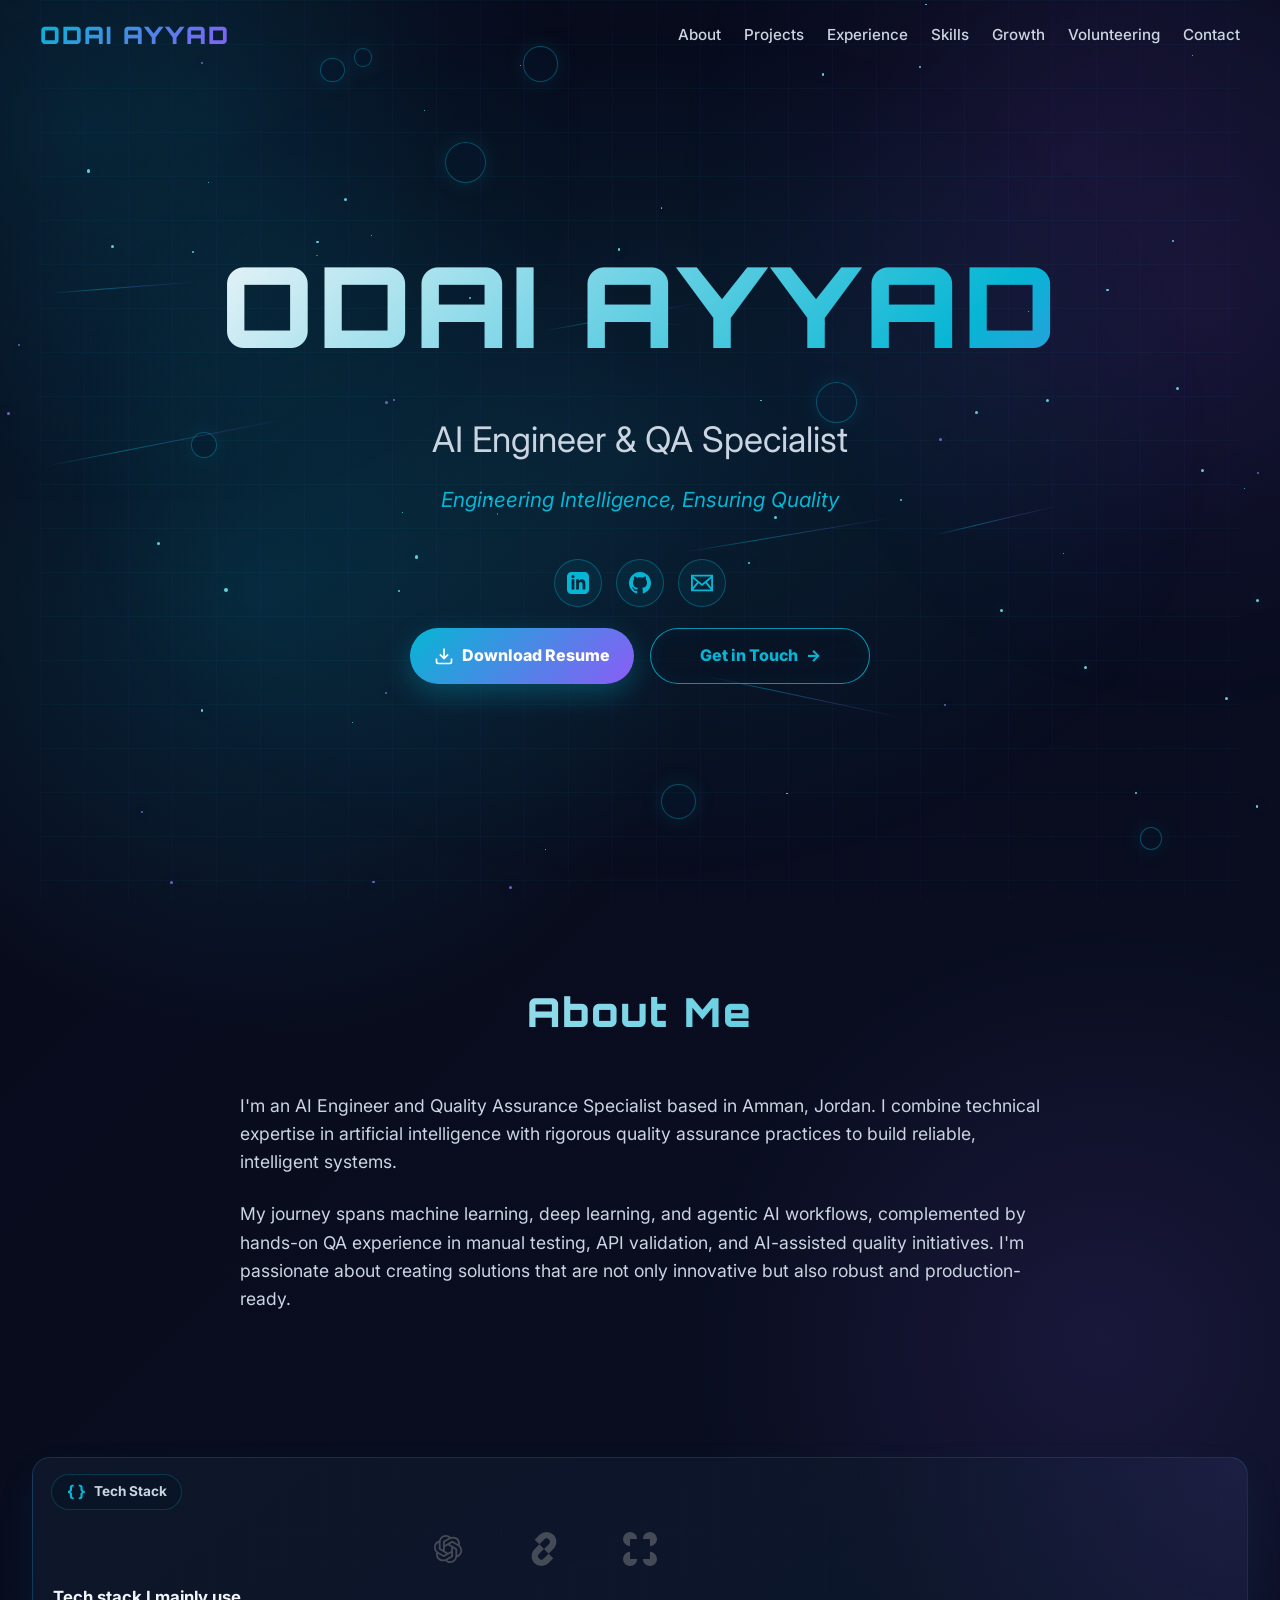
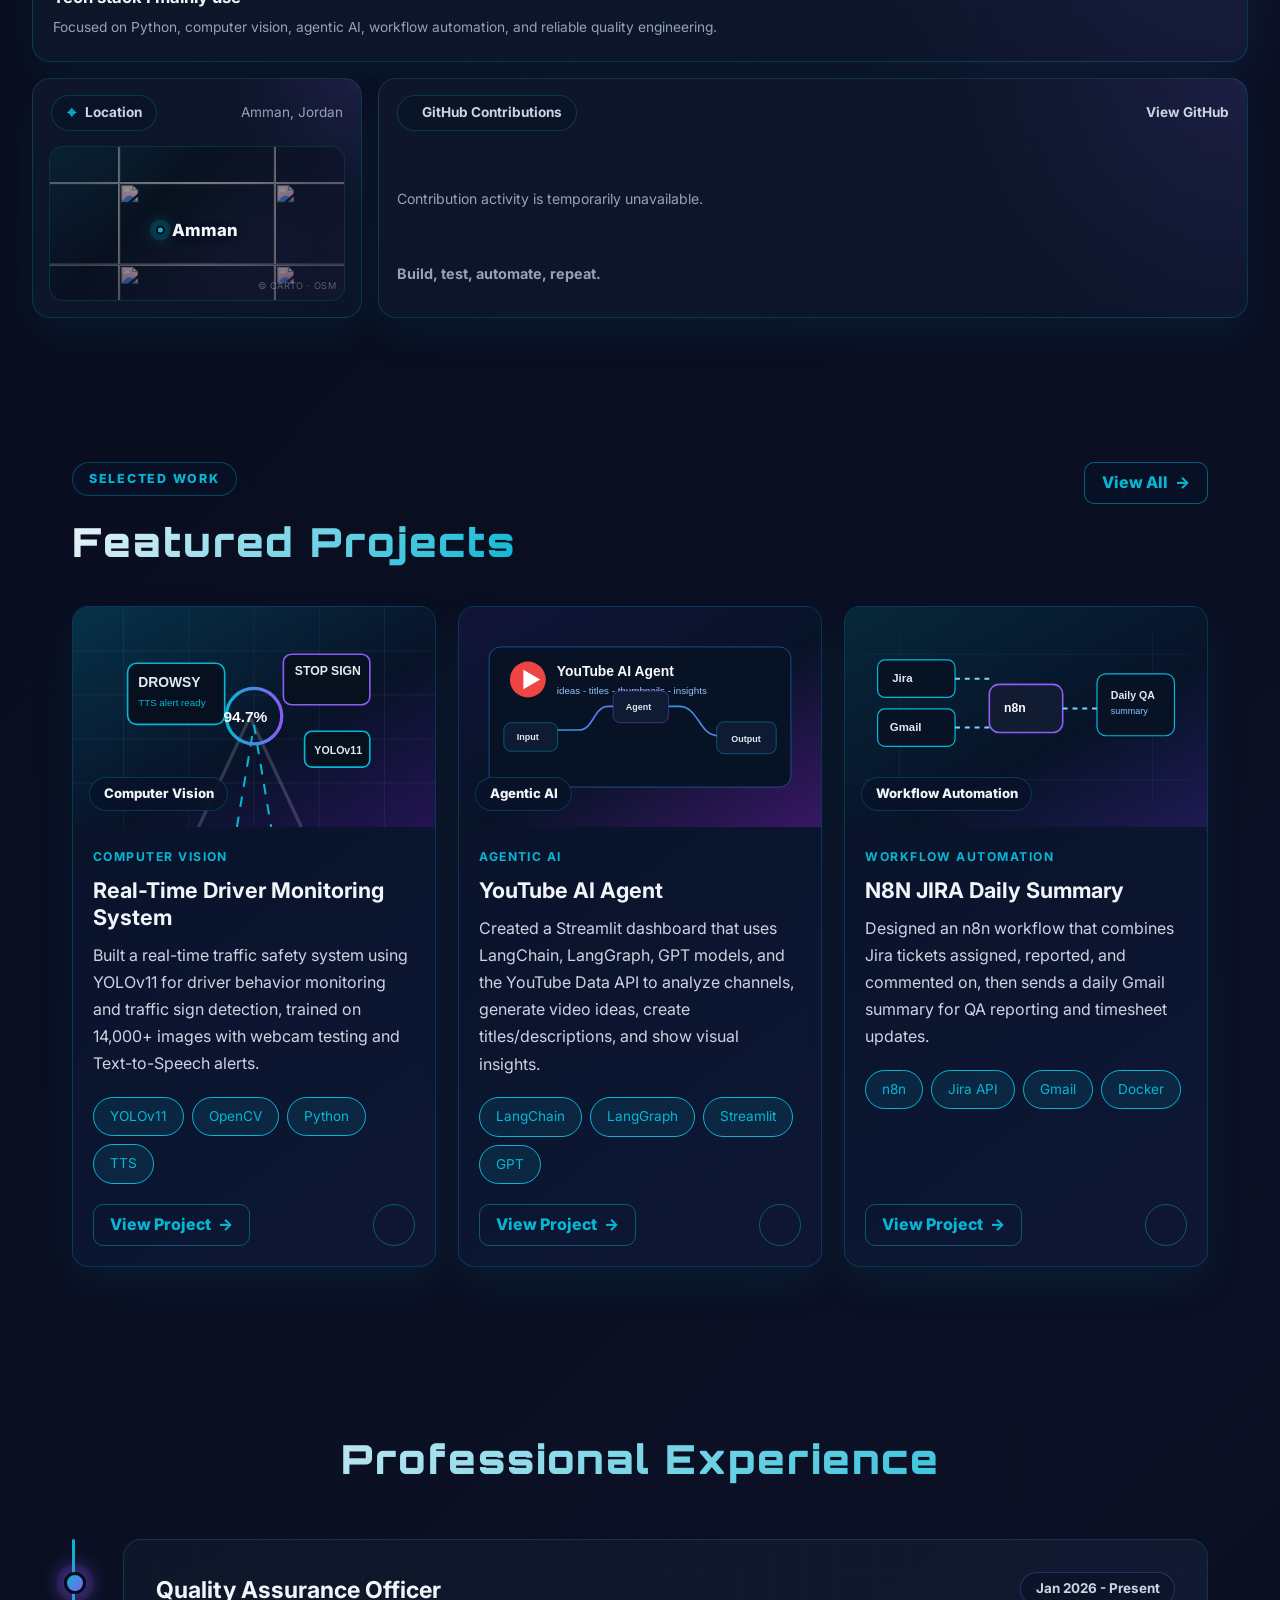
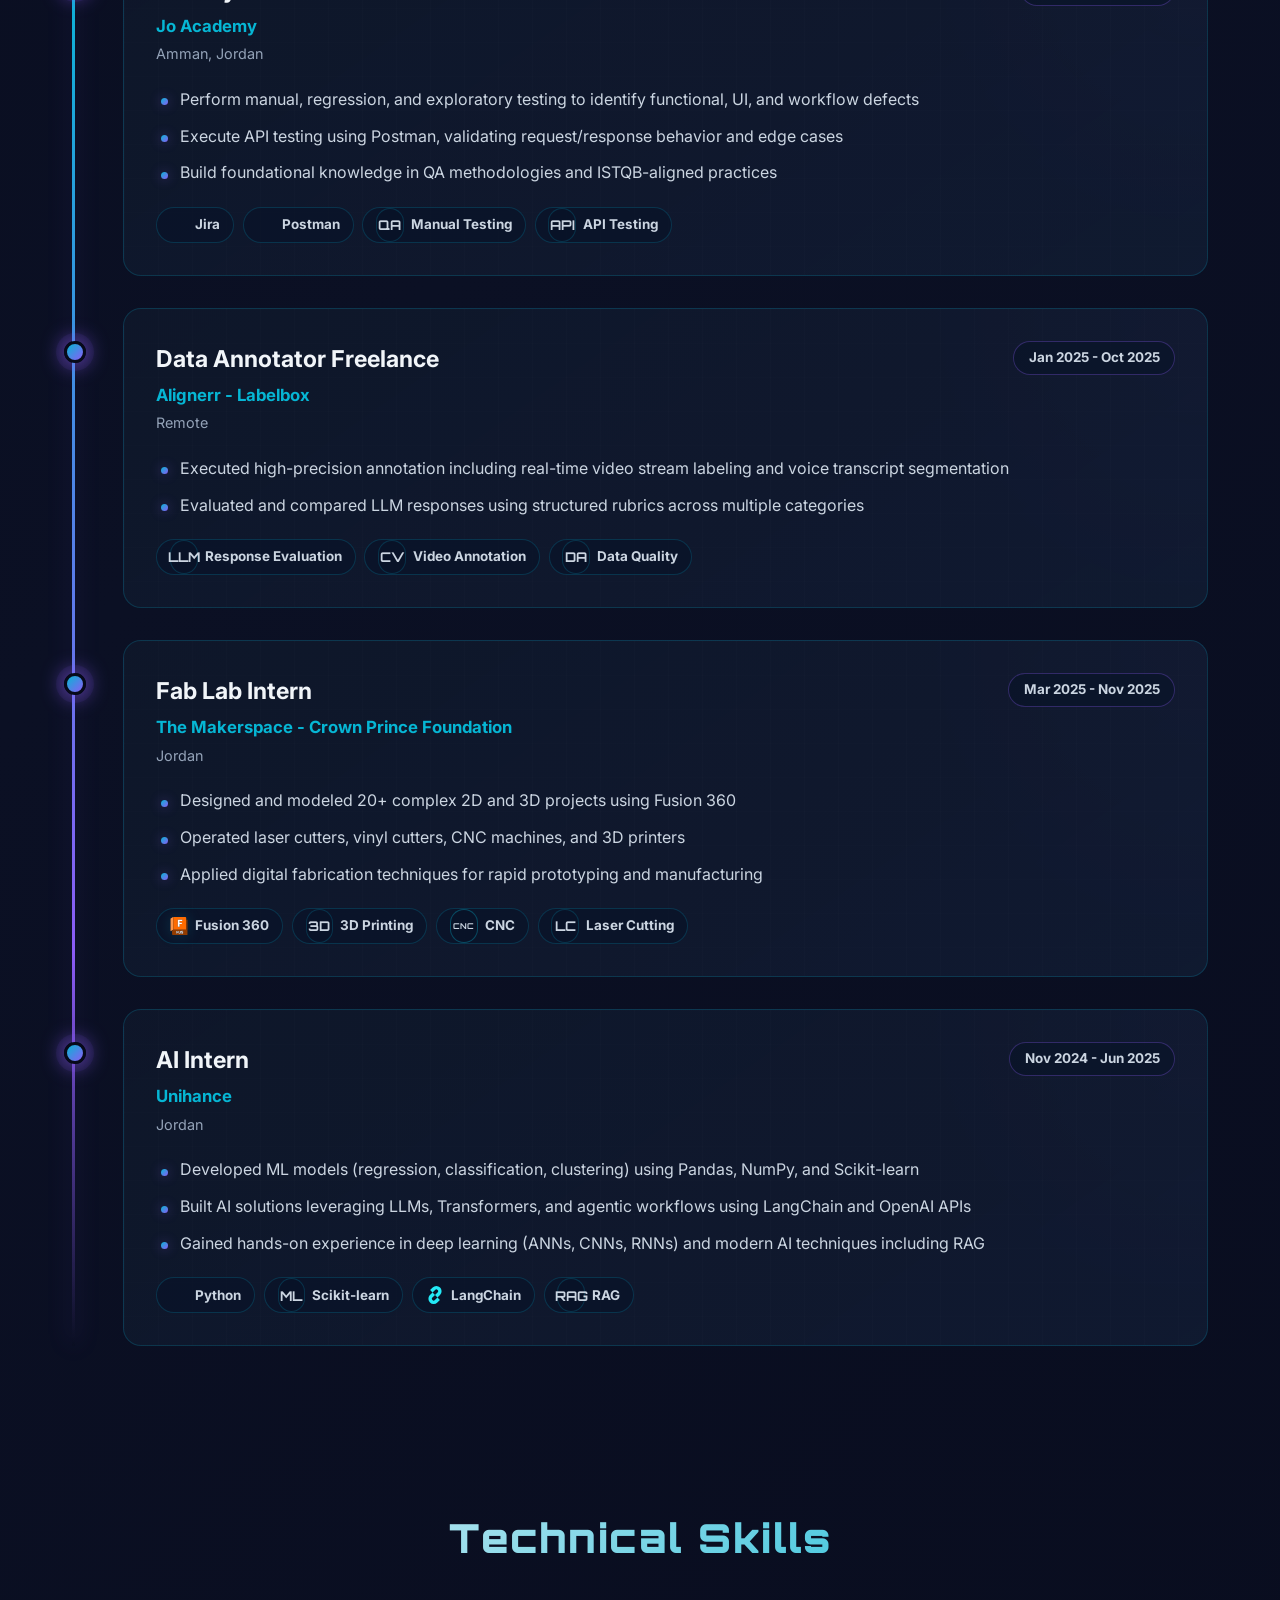
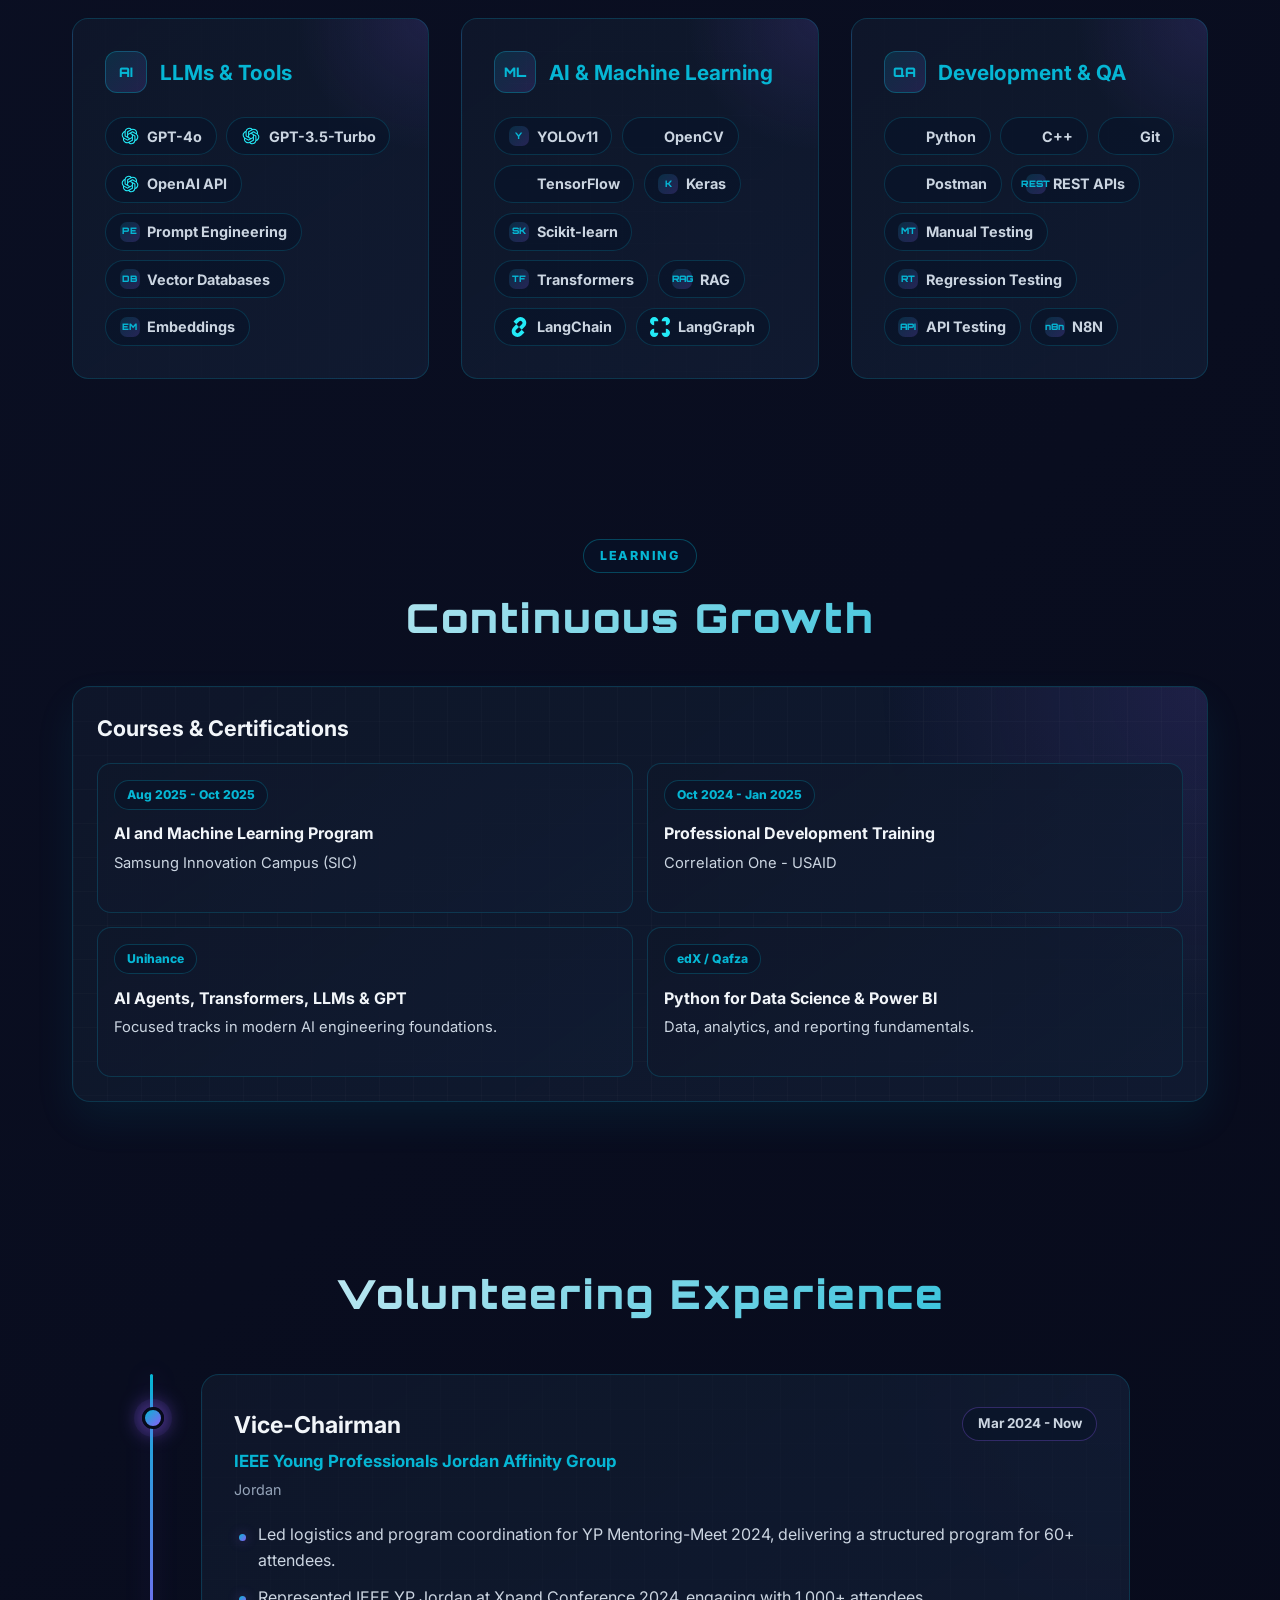
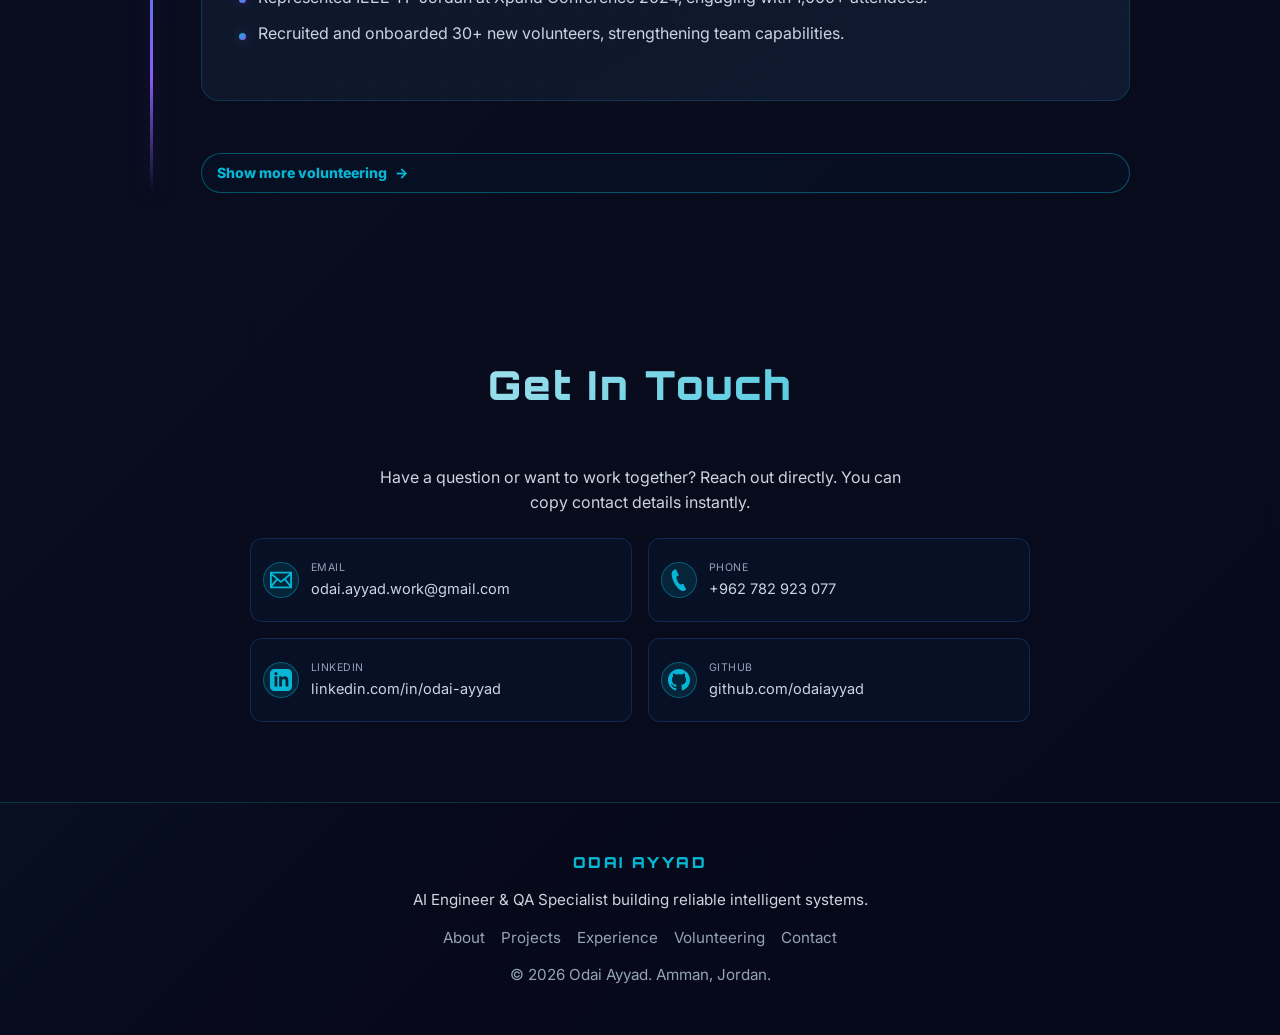
==== index.html @ a9383e25 "Remove custom cursor and refine map contributions" ====
﻿<!DOCTYPE html>
<html lang="en">
<head>
    <meta charset="UTF-8">
    <meta name="viewport" content="width=device-width, initial-scale=1.0">
    <title>Odai Ayyad - AI Engineer & QA Specialist</title>
    
    <!-- Meta Tags for LinkedIn Preview -->
    <meta property="og:title" content="Odai Ayyad - AI Engineer & QA Specialist">
    <meta property="og:description" content="AI Engineering and Quality Assurance Portfolio">
    <meta property="og:url" content="https://odaiayyad.github.io/Portfolio/">
    
    <!-- Google Fonts -->
    <link rel="preconnect" href="https://fonts.googleapis.com">
    <link rel="preconnect" href="https://fonts.gstatic.com" crossorigin>
    <link href="https://fonts.googleapis.com/css2?family=Orbitron:wght@400;700;900&family=Inter:wght@300;400;600;700&display=swap" rel="stylesheet">
    <link rel="stylesheet" href="https://cdn.jsdelivr.net/gh/devicons/devicon@latest/devicon.min.css">
    <link rel="stylesheet" href="css/styles.css">
</head>
<body>

    <!-- LOADING SCREEN -->
    <div class="loader" id="loader">
        <div class="loader-content">
            <div class="loader-prism">
                <div class="prism-face"></div>
                <div class="prism-face"></div>
                <div class="prism-face"></div>
            </div>
            <div class="loader-text">Loading Portfolio...</div>
        </div>
    </div>

    <!-- HEADER -->
    <header class="header">
        <nav class="nav">
            <a href="#home" class="logo">ODAI AYYAD</a>
            <button class="nav-toggle" type="button" aria-label="Open navigation" aria-expanded="false" aria-controls="primaryNavigation">
                <span></span>
                <span></span>
                <span></span>
            </button>
            <ul class="nav-links" id="primaryNavigation">
                <li><a href="#about">About</a></li>
                <li><a href="#projects">Projects</a></li>
                <li><a href="#experience">Experience</a></li>
                <li><a href="#skills">Skills</a></li>
                <li><a href="#growth">Growth</a></li>
                <li><a href="#volunteering">Volunteering</a></li>
                <li><a href="#contact">Contact</a></li>
            </ul>
        </nav>
    </header>

    <div class="bg-animation" id="bgAnimation"></div>

    <!-- HERO -->
    <section class="hero" id="home">
        <div class="hero-content">
            <div class="hero-name" tabindex="0" aria-label="Odai Ayyad specialties">
                <h1>ODAI AYYAD</h1>
                <span class="hero-label label-ai">AI</span>
                <span class="hero-label label-qa">QA</span>
                <span class="hero-label label-rag">RAG</span>
                <span class="hero-label label-cv">Computer Vision</span>
                <span class="hero-label label-auto">Automation</span>
            </div>
            <h2>AI Engineer & QA Specialist</h2>
            <p>Engineering Intelligence, Ensuring Quality</p>
            <div class="hero-social">
                <a href="https://linkedin.com/in/odai-ayyad" target="_blank" class="social-btn" aria-label="LinkedIn">
                    <svg width="22" height="22" viewBox="0 0 24 24" fill="currentColor">
                        <path d="M19 0h-14c-2.761 0-5 2.239-5 5v14c0 2.761 2.239 5 5 5h14c2.762 0 5-2.239 5-5v-14c0-2.761-2.238-5-5-5zm-11 19h-3v-11h3v11zm-1.5-12.268c-.966 0-1.75-.79-1.75-1.764s.784-1.764 1.75-1.764 1.75.79 1.75 1.764-.783 1.764-1.75 1.764zm13.5 12.268h-3v-5.604c0-3.368-4-3.113-4 0v5.604h-3v-11h3v1.765c1.396-2.586 7-2.777 7 2.476v6.759z"></path>
                    </svg>
                </a>
                <a href="https://github.com/odaiayyad" target="_blank" class="social-btn" aria-label="GitHub">
                    <svg width="22" height="22" viewBox="0 0 24 24" fill="currentColor">
                        <path d="M12 0c-6.626 0-12 5.373-12 12 0 5.302 3.438 9.8 8.207 11.387.599.111.793-.261.793-.577v-2.234c-3.338.726-4.033-1.416-4.033-1.416-.546-1.387-1.333-1.756-1.333-1.756-1.089-.745.083-.729.083-.729 1.205.084 1.839 1.237 1.839 1.237 1.07 1.834 2.807 1.304 3.492.997.107-.775.418-1.305.762-1.604-2.665-.305-5.467-1.334-5.467-5.931 0-1.311.469-2.381 1.236-3.221-.124-.303-.535-1.524.117-3.176 0 0 1.008-.322 3.301 1.23.957-.266 1.983-.399 3.003-.404 1.02.005 2.047.138 3.006.404 2.291-1.552 3.297-1.23 3.297-1.23.653 1.653.242 2.874.118 3.176.77.84 1.235 1.911 1.235 3.221 0 4.609-2.807 5.624-5.479 5.921.43.372.823 1.102.823 2.222v3.293c0 .319.192.694.801.576 4.765-1.589 8.199-6.086 8.199-11.386 0-6.627-5.373-12-12-12z"></path>
                    </svg>
                </a>
                <button class="social-btn copy-trigger" data-copy="odai.ayyad.work@gmail.com" aria-label="Copy email">
                    <svg width="22" height="22" viewBox="0 0 24 24" fill="currentColor">
                        <path d="M0 3v18h24v-18h-24zm6.623 7.929l-4.623 5.712v-9.458l4.623 3.746zm-4.141-5.929h19.035l-9.517 7.713-9.518-7.713zm5.694 7.188l3.824 3.099 3.83-3.104 5.612 6.817h-18.779l5.513-6.812zm9.208-1.264l4.616-3.741v9.348l-4.616-5.607z"></path>
                    </svg>
                </button>
            </div>
            <div class="hero-buttons">
                <a href="assets/Odai_Ayyad_Resume.pdf" download class="btn btn-primary">
                    <svg width="20" height="20" viewBox="0 0 24 24" fill="none" stroke="currentColor" stroke-width="2">
                        <path d="M21 15v4a2 2 0 0 1-2 2H5a2 2 0 0 1-2-2v-4"></path>
                        <polyline points="7 10 12 15 17 10"></polyline>
                        <line x1="12" y1="15" x2="12" y2="3"></line>
                    </svg>
                    Download Resume
                </a>
                <a href="#contact" class="btn btn-secondary">
                    <span>Get in Touch</span>
                    <span class="btn-arrow" aria-hidden="true">-&gt;</span>
                </a>
            </div>
        </div>
    </section>

    <!-- ABOUT -->
    <section id="about">
        <h2 class="section-title">About Me</h2>
        <div class="about-content">
            <p>I'm an AI Engineer and Quality Assurance Specialist based in Amman, Jordan. I combine technical expertise in artificial intelligence with rigorous quality assurance practices to build reliable, intelligent systems.</p>
            
            <p>My journey spans machine learning, deep learning, and agentic AI workflows, complemented by hands-on QA experience in manual testing, API validation, and AI-assisted quality initiatives. I'm passionate about creating solutions that are not only innovative but also robust and production-ready.</p>

        </div>
    </section>

    <!-- TECH STACK -->
    <section id="tech-stack" class="developer-dashboard" aria-label="Developer dashboard">
        <article class="dashboard-card tech-dashboard-card">
            <div class="dashboard-card-head">
                <span class="dashboard-label">
                    <span aria-hidden="true">{ }</span>
                    Tech Stack
                </span>
            </div>
            <div class="dashboard-tech-rail" aria-label="Primary technologies">
                <div class="dashboard-tech-track">
                    <div class="dashboard-tech-group">
                        <span class="dashboard-tech-icon" title="Python"><i class="devicon-python-plain"></i></span>
                        <span class="dashboard-tech-icon" title="TensorFlow"><i class="devicon-tensorflow-original"></i></span>
                        <span class="dashboard-tech-icon" title="PyTorch"><i class="devicon-pytorch-original"></i></span>
                        <span class="dashboard-tech-icon" title="OpenCV"><i class="devicon-opencv-plain"></i></span>
                        <span class="dashboard-tech-icon" title="OpenAI"><img class="brand-icon" src="assets/icons/openai.svg" alt=""></span>
                        <span class="dashboard-tech-icon" title="LangChain"><img class="brand-icon" src="assets/icons/langchain.svg" alt=""></span>
                        <span class="dashboard-tech-icon" title="LangGraph"><img class="brand-icon" src="assets/icons/langgraph.svg" alt=""></span>
                        <span class="dashboard-tech-icon" title="Postman"><i class="devicon-postman-plain"></i></span>
                        <span class="dashboard-tech-icon" title="Jira"><i class="devicon-jira-plain"></i></span>
                        <span class="dashboard-tech-icon" title="Docker"><i class="devicon-docker-plain"></i></span>
                        <span class="dashboard-tech-icon" title="Git"><i class="devicon-git-plain"></i></span>
                    </div>
                    <div class="dashboard-tech-group" aria-hidden="true">
                        <span class="dashboard-tech-icon"><i class="devicon-python-plain"></i></span>
                        <span class="dashboard-tech-icon"><i class="devicon-tensorflow-original"></i></span>
                        <span class="dashboard-tech-icon"><i class="devicon-pytorch-original"></i></span>
                        <span class="dashboard-tech-icon"><i class="devicon-opencv-plain"></i></span>
                        <span class="dashboard-tech-icon"><img class="brand-icon" src="assets/icons/openai.svg" alt=""></span>
                        <span class="dashboard-tech-icon"><img class="brand-icon" src="assets/icons/langchain.svg" alt=""></span>
                        <span class="dashboard-tech-icon"><img class="brand-icon" src="assets/icons/langgraph.svg" alt=""></span>
                        <span class="dashboard-tech-icon"><i class="devicon-postman-plain"></i></span>
                        <span class="dashboard-tech-icon"><i class="devicon-jira-plain"></i></span>
                        <span class="dashboard-tech-icon"><i class="devicon-docker-plain"></i></span>
                        <span class="dashboard-tech-icon"><i class="devicon-git-plain"></i></span>
                    </div>
                </div>
            </div>
            <div class="dashboard-copy">
                <h2>Tech stack I mainly use</h2>
                <p>Focused on Python, computer vision, agentic AI, workflow automation, and reliable quality engineering.</p>
            </div>
        </article>

        <div class="dashboard-lower-grid">
            <article class="dashboard-card location-dashboard-card">
                <div class="dashboard-card-head">
                    <span class="dashboard-label">
                        <span aria-hidden="true">&#8982;</span>
                        Location
                    </span>
                    <span class="dashboard-meta">Amman, Jordan</span>
                </div>
                <div class="dashboard-map" aria-label="Static themed map showing Amman, Jordan">
                    <div class="map-tile-layer" aria-hidden="true">
                        <img src="https://a.basemaps.cartocdn.com/dark_all/10/613/414.png" alt="" loading="lazy">
                        <img src="https://b.basemaps.cartocdn.com/dark_all/10/614/414.png" alt="" loading="lazy">
                        <img src="https://c.basemaps.cartocdn.com/dark_all/10/615/414.png" alt="" loading="lazy">
                        <img src="https://a.basemaps.cartocdn.com/dark_all/10/613/415.png" alt="" loading="lazy">
                        <img src="https://b.basemaps.cartocdn.com/dark_all/10/614/415.png" alt="" loading="lazy">
                        <img src="https://c.basemaps.cartocdn.com/dark_all/10/615/415.png" alt="" loading="lazy">
                        <img src="https://a.basemaps.cartocdn.com/dark_all/10/613/416.png" alt="" loading="lazy">
                        <img src="https://b.basemaps.cartocdn.com/dark_all/10/614/416.png" alt="" loading="lazy">
                        <img src="https://c.basemaps.cartocdn.com/dark_all/10/615/416.png" alt="" loading="lazy">
                    </div>
                    <div class="map-city-label" aria-hidden="true">
                        <span></span>
                        Amman
                    </div>
                    <span class="map-attribution">© CARTO · OSM</span>
                </div>
            </article>

            <article class="dashboard-card contributions-card">
                <div class="dashboard-card-head">
                    <span class="dashboard-label">
                        <i class="devicon-github-original" aria-hidden="true"></i>
                        GitHub Contributions
                    </span>
                    <a class="dashboard-meta contribution-total" id="contributionTotal" href="https://github.com/OdaiAyyad" target="_blank" rel="noopener">
                        Loading...
                    </a>
                </div>
                <div class="contribution-calendar" id="contributionCalendar" aria-label="GitHub contribution calendar">
                    <div class="contribution-loading">Loading contribution activity...</div>
                </div>
                <p class="contribution-caption">Build, test, automate, repeat.</p>
                <div class="contribution-tooltip" id="contributionTooltip" role="tooltip" hidden></div>
            </article>
        </div>
    </section>

    <!-- PROJECTS -->
    <section id="projects">
        <div class="projects-heading">
            <div>
                <span class="section-kicker">Selected Work</span>
                <h2 class="section-title">Featured Projects</h2>
            </div>
            <button class="project-view-toggle" id="projectViewToggle" type="button" aria-expanded="false">
                View All
                <span aria-hidden="true">-&gt;</span>
            </button>
        </div>
        <div class="projects-grid" id="projectsGrid" aria-live="polite"></div>
    </section>

    <!-- EXPERIENCE -->
    <section id="experience">
        <h2 class="section-title">Professional Experience</h2>
        <div class="timeline">
            <div class="timeline-item">
                <div class="experience-head">
                    <div>
                        <h3>Quality Assurance Officer</h3>
                        <h4>Jo Academy</h4>
                        <span class="experience-location">Amman, Jordan</span>
                    </div>
                    <div class="timeline-date">Jan 2026 - Present</div>
                </div>
                <ul>
                    <li>Perform manual, regression, and exploratory testing to identify functional, UI, and workflow defects</li>
                    <li>Execute API testing using Postman, validating request/response behavior and edge cases</li>
                    <li>Build foundational knowledge in QA methodologies and ISTQB-aligned practices</li>
                </ul>
                <div class="experience-tech">
                    <span><i class="devicon-jira-plain colored"></i>Jira</span>
                    <span><i class="devicon-postman-plain colored"></i>Postman</span>
                    <span><span class="chip-initial">QA</span>Manual Testing</span>
                    <span><span class="chip-initial">API</span>API Testing</span>
                </div>
            </div>

            <div class="timeline-item">
                <div class="experience-head">
                    <div>
                        <h3>Data Annotator Freelance</h3>
                        <h4>Alignerr - Labelbox</h4>
                        <span class="experience-location">Remote</span>
                    </div>
                    <div class="timeline-date">Jan 2025 - Oct 2025</div>
                </div>
                <ul>
                    <li>Executed high-precision annotation including real-time video stream labeling and voice transcript segmentation</li>
                    <li>Evaluated and compared LLM responses using structured rubrics across multiple categories</li>
                </ul>
                <div class="experience-tech">
                    <span><span class="chip-initial">LLM</span>Response Evaluation</span>
                    <span><span class="chip-initial">CV</span>Video Annotation</span>
                    <span><span class="chip-initial">DA</span>Data Quality</span>
                </div>
            </div>

            <div class="timeline-item">
                <div class="experience-head">
                    <div>
                        <h3>Fab Lab Intern</h3>
                        <h4>The Makerspace - Crown Prince Foundation</h4>
                        <span class="experience-location">Jordan</span>
                    </div>
                    <div class="timeline-date">Mar 2025 - Nov 2025</div>
                </div>
                <ul>
                    <li>Designed and modeled 20+ complex 2D and 3D projects using Fusion 360</li>
                    <li>Operated laser cutters, vinyl cutters, CNC machines, and 3D printers</li>
                    <li>Applied digital fabrication techniques for rapid prototyping and manufacturing</li>
                </ul>
                <div class="experience-tech">
                    <span><img class="brand-icon fusion-icon" src="assets/icons/fusion-360.svg" alt="">Fusion 360</span>
                    <span><span class="chip-initial">3D</span>3D Printing</span>
                    <span><span class="chip-initial cnc-mark">CNC</span>CNC</span>
                    <span><span class="chip-initial">LC</span>Laser Cutting</span>
                </div>
            </div>

            <div class="timeline-item">
                <div class="experience-head">
                    <div>
                        <h3>AI Intern</h3>
                        <h4>Unihance</h4>
                        <span class="experience-location">Jordan</span>
                    </div>
                    <div class="timeline-date">Nov 2024 - Jun 2025</div>
                </div>
                <ul>
                    <li>Developed ML models (regression, classification, clustering) using Pandas, NumPy, and Scikit-learn</li>
                    <li>Built AI solutions leveraging LLMs, Transformers, and agentic workflows using LangChain and OpenAI APIs</li>
                    <li>Gained hands-on experience in deep learning (ANNs, CNNs, RNNs) and modern AI techniques including RAG</li>
                </ul>
                <div class="experience-tech">
                    <span><i class="devicon-python-plain colored"></i>Python</span>
                    <span><span class="chip-initial">ML</span>Scikit-learn</span>
                    <span><img class="brand-icon icon-cyan" src="assets/icons/langchain.svg" alt="">LangChain</span>
                    <span><span class="chip-initial">RAG</span>RAG</span>
                </div>
            </div>
        </div>
    </section>

    <!-- SKILLS -->
    <section id="skills">
        <h2 class="section-title">Technical Skills</h2>
        <div class="skills-grid">
            <div class="skill-category">
                <div class="skill-category-head">
                    <span class="skill-category-icon">AI</span>
                    <h3>LLMs & Tools</h3>
                </div>
                <div class="skill-tags">
                    <span class="skill-tag"><img class="brand-icon icon-cyan" src="assets/icons/openai.svg" alt="">GPT-4o</span>
                    <span class="skill-tag"><img class="brand-icon icon-cyan" src="assets/icons/openai.svg" alt="">GPT-3.5-Turbo</span>
                    <span class="skill-tag"><img class="brand-icon icon-cyan" src="assets/icons/openai.svg" alt="">OpenAI API</span>
                    <span class="skill-tag"><span class="skill-mini-icon">PE</span>Prompt Engineering</span>
                    <span class="skill-tag"><span class="skill-mini-icon">DB</span>Vector Databases</span>
                    <span class="skill-tag"><span class="skill-mini-icon">EM</span>Embeddings</span>
                </div>
            </div>

            <div class="skill-category">
                <div class="skill-category-head">
                    <span class="skill-category-icon">ML</span>
                    <h3>AI & Machine Learning</h3>
                </div>
                <div class="skill-tags">
                    <span class="skill-tag"><span class="skill-mini-icon">Y</span>YOLOv11</span>
                    <span class="skill-tag"><i class="devicon-opencv-plain colored"></i>OpenCV</span>
                    <span class="skill-tag"><i class="devicon-tensorflow-original colored"></i>TensorFlow</span>
                    <span class="skill-tag"><span class="skill-mini-icon">K</span>Keras</span>
                    <span class="skill-tag"><span class="skill-mini-icon">SK</span>Scikit-learn</span>
                    <span class="skill-tag"><span class="skill-mini-icon">TF</span>Transformers</span>
                    <span class="skill-tag"><span class="skill-mini-icon">RAG</span>RAG</span>
                    <span class="skill-tag"><img class="brand-icon icon-cyan" src="assets/icons/langchain.svg" alt="">LangChain</span>
                    <span class="skill-tag"><img class="brand-icon icon-cyan" src="assets/icons/langgraph.svg" alt="">LangGraph</span>
                </div>
            </div>

            <div class="skill-category">
                <div class="skill-category-head">
                    <span class="skill-category-icon">QA</span>
                    <h3>Development & QA</h3>
                </div>
                <div class="skill-tags">
                    <span class="skill-tag"><i class="devicon-python-plain colored"></i>Python</span>
                    <span class="skill-tag"><i class="devicon-cplusplus-plain colored"></i>C++</span>
                    <span class="skill-tag"><i class="devicon-git-plain colored"></i>Git</span>
                    <span class="skill-tag"><i class="devicon-postman-plain colored"></i>Postman</span>
                    <span class="skill-tag"><span class="skill-mini-icon">REST</span>REST APIs</span>
                    <span class="skill-tag"><span class="skill-mini-icon">MT</span>Manual Testing</span>
                    <span class="skill-tag"><span class="skill-mini-icon">RT</span>Regression Testing</span>
                    <span class="skill-tag"><span class="skill-mini-icon">API</span>API Testing</span>
                    <span class="skill-tag"><span class="skill-mini-icon">n8n</span>N8N</span>
                </div>
            </div>
        </div>
    </section>

    <!-- GROWTH -->
    <section id="growth">
        <div class="growth-heading">
            <span class="section-kicker">Learning</span>
            <h2 class="section-title">Continuous Growth</h2>
        </div>
        <div class="learning-column">
            <h3>Courses & Certifications</h3>
            <div class="learning-list">
                <article class="learning-item">
                    <span class="learning-date">Aug 2025 - Oct 2025</span>
                    <h4>AI and Machine Learning Program</h4>
                    <p>Samsung Innovation Campus (SIC)</p>
                </article>
                <article class="learning-item">
                    <span class="learning-date">Oct 2024 - Jan 2025</span>
                    <h4>Professional Development Training</h4>
                    <p>Correlation One - USAID</p>
                </article>
                <article class="learning-item">
                    <span class="learning-date">Unihance</span>
                    <h4>AI Agents, Transformers, LLMs & GPT</h4>
                    <p>Focused tracks in modern AI engineering foundations.</p>
                </article>
                <article class="learning-item">
                    <span class="learning-date">edX / Qafza</span>
                    <h4>Python for Data Science & Power BI</h4>
                    <p>Data, analytics, and reporting fundamentals.</p>
                </article>
            </div>
        </div>
    </section>

    <!-- VOLUNTEERING -->
    <section id="volunteering">
        <h2 class="section-title">Volunteering Experience</h2>
        <div class="timeline volunteer-section-timeline">
            <div class="timeline-item volunteer-timeline-item">
                <div class="experience-head">
                    <div>
                        <h3>Vice-Chairman</h3>
                        <h4>IEEE Young Professionals Jordan Affinity Group</h4>
                        <span class="experience-location">Jordan</span>
                    </div>
                    <div class="timeline-date">Mar 2024 - Now</div>
                </div>
                <ul>
                    <li>Led logistics and program coordination for YP Mentoring-Meet 2024, delivering a structured program for 60+ attendees.</li>
                    <li>Represented IEEE YP Jordan at Xpand Conference 2024, engaging with 1,000+ attendees.</li>
                    <li>Recruited and onboarded 30+ new volunteers, strengthening team capabilities.</li>
                </ul>
            </div>

            <div class="volunteer-extra timeline-extra" id="volunteerExtra" hidden>
                <div class="timeline-item volunteer-timeline-item">
                    <div class="experience-head">
                        <div>
                            <h3>Head of Logistics</h3>
                            <h4>IEEE Middle East Students and Young Professionals Congress</h4>
                            <span class="experience-location">Jordan</span>
                        </div>
                        <div class="timeline-date">Jul 2023 - Mar 2024</div>
                    </div>
                    <ul>
                        <li>Led logistics for MESYP 2023 with 250+ attendees, managing registration, ambassadors, venue decoration, transportation, and accommodations.</li>
                        <li>Coordinated 40+ volunteers across five sub-teams, ensuring smooth event operations and attendee experience.</li>
                        <li>Organized transportation and accommodations for 10+ international participants and speakers.</li>
                    </ul>
                </div>

                <div class="timeline-item volunteer-timeline-item">
                    <div class="experience-head">
                        <div>
                            <h3>Mentor</h3>
                            <h4>IEEE Tafila Technical University Student Branch</h4>
                            <span class="experience-location">Jordan</span>
                        </div>
                        <div class="timeline-date">Aug 2022 - Dec 2024</div>
                    </div>
                    <ul>
                        <li>Guided RAS TTU, RAS TTU 2023-2024, and CS TTU committee members in structure, recruitment, role development, and event planning.</li>
                        <li>Conducted workshops for 30+ committee members on IEEE fundamentals and resources.</li>
                    </ul>
                </div>

                <div class="timeline-item volunteer-timeline-item">
                    <div class="experience-head">
                        <div>
                            <h3>Volunteer</h3>
                            <h4>IEEE YP Jordan AG</h4>
                            <span class="experience-location">Jordan</span>
                        </div>
                        <div class="timeline-date">Jun 2022 - Dec 2023</div>
                    </div>
                    <ul>
                        <li>Organized YP Gathering 2022 for 60+ attendees and Jordan Section Annual Meeting 2023 for 100+ attendees.</li>
                        <li>Coordinated MENACOMM 2022 conference logistics, helping maintain smooth event operations.</li>
                        <li>Supported the YP booth at Xpand 2023, engaging with 1,200+ attendees and promoting initiatives and membership.</li>
                    </ul>
                </div>

                <div class="timeline-item volunteer-timeline-item">
                    <div class="experience-head">
                        <div>
                            <h3>Secretary</h3>
                            <h4>IEEE Robotics and Automation Jordan Chapter</h4>
                            <span class="experience-location">Jordan</span>
                        </div>
                        <div class="timeline-date">Jun 2022 - Jul 2023</div>
                    </div>
                    <ul>
                        <li>Coordinated IEEE Day 2021 as an ambassador, engaging over 250 participants.</li>
                        <li>Coordinated hands-on technical sessions including Arduino and EV3 robotics courses.</li>
                        <li>Managed technical sessions, workshops, and meetings for 80+ members.</li>
                    </ul>
                </div>

                <div class="timeline-item volunteer-timeline-item">
                    <div class="experience-head">
                        <div>
                            <h3>Secretary</h3>
                            <h4>IEEE TTU SB & IEEE RAS TTU</h4>
                            <span class="experience-location">Jordan</span>
                        </div>
                        <div class="timeline-date">Aug 2021 - Dec 2022</div>
                    </div>
                    <ul>
                        <li>Coordinated the Drones Workshop, managing logistics and execution for participants.</li>
                        <li>Represented the chapter at AHU-ATE, engaging attendees at the chapter booth.</li>
                    </ul>
                </div>

                <div class="timeline-item volunteer-timeline-item">
                    <div class="experience-head">
                        <div>
                            <h3>Member</h3>
                            <h4>IEEE Tafila Technical University Student Branch</h4>
                            <span class="experience-location">Jordan</span>
                        </div>
                        <div class="timeline-date">Feb 2021 - Now</div>
                    </div>
                    <ul>
                        <li>Coordinated RAS & WIE Opening Ceremony 2021 and DeCAIR TTU 2022, engaging 250+ participants.</li>
                        <li>Led IEEE TTU Gathering 2022 organization for 200+ attendees.</li>
                        <li>Contributed to 6+ events as an ambassador, promoting IEEE initiatives to 500+ attendees.</li>
                    </ul>
                </div>
            </div>

            <button class="volunteer-toggle" id="volunteerToggle" type="button" aria-expanded="false" aria-controls="volunteerExtra">
                Show more volunteering
                <span aria-hidden="true">-&gt;</span>
            </button>
        </div>
    </section>

    <!-- CONTACT -->
    <section id="contact">
        <h2 class="section-title">Get In Touch</h2>
        <p class="contact-intro">Have a question or want to work together? Reach out directly. You can copy contact details instantly.</p>
        <div class="contact-layout">
            <div class="contact-panel">
                <button type="button" class="contact-row contact-copy-row" data-copy="odai.ayyad.work@gmail.com">
                    <div class="method-icon">
                        <svg width="22" height="22" viewBox="0 0 24 24" fill="currentColor">
                            <path d="M0 3v18h24v-18h-24zm6.623 7.929l-4.623 5.712v-9.458l4.623 3.746zm-4.141-5.929h19.035l-9.517 7.713-9.518-7.713zm5.694 7.188l3.824 3.099 3.83-3.104 5.612 6.817h-18.779l5.513-6.812zm9.208-1.264l4.616-3.741v9.348l-4.616-5.607z"></path>
                        </svg>
                    </div>
                    <div class="method-details">
                        <div class="method-label">Email</div>
                        <div class="method-value">odai.ayyad.work@gmail.com</div>
                    </div>
                </button>

                <button type="button" class="contact-row contact-copy-row" data-copy="+962782923077">
                    <div class="method-icon">
                        <svg width="22" height="22" viewBox="0 0 24 24" fill="currentColor">
                            <path d="M20 22.621l-3.521-6.795c-.008.004-1.974.97-2.064 1.011-2.24 1.086-6.799-7.82-4.609-8.994l2.083-1.026-3.493-6.817-2.106 1.039c-7.202 3.755 4.233 25.982 11.6 22.615.121-.055 2.102-1.029 2.11-1.033z"></path>
                        </svg>
                    </div>
                    <div class="method-details">
                        <div class="method-label">Phone</div>
                        <div class="method-value">+962 782 923 077</div>
                    </div>
                </button>

                <a href="https://linkedin.com/in/odai-ayyad" target="_blank" class="contact-row contact-link-row">
                    <div class="method-icon">
                        <svg width="22" height="22" viewBox="0 0 24 24" fill="currentColor">
                            <path d="M19 0h-14c-2.761 0-5 2.239-5 5v14c0 2.761 2.239 5 5 5h14c2.762 0 5-2.239 5-5v-14c0-2.761-2.238-5-5-5zm-11 19h-3v-11h3v11zm-1.5-12.268c-.966 0-1.75-.79-1.75-1.764s.784-1.764 1.75-1.764 1.75.79 1.75 1.764-.783 1.764-1.75 1.764zm13.5 12.268h-3v-5.604c0-3.368-4-3.113-4 0v5.604h-3v-11h3v1.765c1.396-2.586 7-2.777 7 2.476v6.759z"></path>
                        </svg>
                    </div>
                    <div class="method-details">
                        <div class="method-label">LinkedIn</div>
                        <div class="method-value">linkedin.com/in/odai-ayyad</div>
                    </div>
                </a>

                <a href="https://github.com/odaiayyad" target="_blank" class="contact-row contact-link-row">
                    <div class="method-icon">
                        <svg width="22" height="22" viewBox="0 0 24 24" fill="currentColor">
                            <path d="M12 0c-6.626 0-12 5.373-12 12 0 5.302 3.438 9.8 8.207 11.387.599.111.793-.261.793-.577v-2.234c-3.338.726-4.033-1.416-4.033-1.416-.546-1.387-1.333-1.756-1.333-1.756-1.089-.745.083-.729.083-.729 1.205.084 1.839 1.237 1.839 1.237 1.07 1.834 2.807 1.304 3.492.997.107-.775.418-1.305.762-1.604-2.665-.305-5.467-1.334-5.467-5.931 0-1.311.469-2.381 1.236-3.221-.124-.303-.535-1.524.117-3.176 0 0 1.008-.322 3.301 1.23.957-.266 1.983-.399 3.003-.404 1.02.005 2.047.138 3.006.404 2.291-1.552 3.297-1.23 3.297-1.23.653 1.653.242 2.874.118 3.176.77.84 1.235 1.911 1.235 3.221 0 4.609-2.807 5.624-5.479 5.921.43.372.823 1.102.823 2.222v3.293c0 .319.192.694.801.576 4.765-1.589 8.199-6.086 8.199-11.386 0-6.627-5.373-12-12-12z"></path>
                        </svg>
                    </div>
                    <div class="method-details">
                        <div class="method-label">GitHub</div>
                        <div class="method-value">github.com/odaiayyad</div>
                    </div>
                </a>
            </div>
        </div>
    </section>

    <!-- FOOTER -->
    <footer>
        <div class="footer-content">
            <a href="#home" class="footer-logo">ODAI AYYAD</a>
            <p>AI Engineer & QA Specialist building reliable intelligent systems.</p>
            <div class="footer-links">
                <a href="#about">About</a>
                <a href="#projects">Projects</a>
                <a href="#experience">Experience</a>
                <a href="#volunteering">Volunteering</a>
                <a href="#contact">Contact</a>
            </div>
            <p class="footer-meta">&copy; 2026 Odai Ayyad. Amman, Jordan.</p>
        </div>
    </footer>

    <!-- SCROLL TO TOP BUTTON -->
    <button class="scroll-top" id="scrollTop" aria-label="Scroll to top">&uarr;</button>
    <div class="copy-toast" id="copyToast">Copied</div>
    <!-- JAVASCRIPT -->
    <script src="js/main.js"></script>

</body>
</html>
---- css/styles.css ----
﻿/* ===== RESET ===== */
        * {
            margin: 0;
            padding: 0;
            box-sizing: border-box;
        }

        /* ===== VARIABLES ===== */
        :root {
            --bg-dark: #070a1a;
            --bg-card: #0f172a;
            --bg-card-soft: #111c33;
            --primary-cyan: #06b6d4;
            --primary-violet: #8b5cf6;
            --primary-blue: #1d4ed8;
            --text-primary: #f1f5f9;
            --text-secondary: #cbd5e1;
            --text-muted: #94a3b8;
            --border: rgba(6, 182, 212, 0.24);
            --border-violet: rgba(139, 92, 246, 0.28);
            --glow-cyan: rgba(6, 182, 212, 0.28);
            --glow-violet: rgba(139, 92, 246, 0.2);
        }

        /* ===== BASE ===== */
        html {
            scroll-behavior: smooth;
            scrollbar-width: none;
        }

        ::-webkit-scrollbar {
            width: 0;
            height: 0;
        }

        body {
            font-family: 'Inter', -apple-system, BlinkMacSystemFont, 'Segoe UI', Roboto, sans-serif;
            background:
                radial-gradient(circle at 20% 8%, rgba(6, 182, 212, 0.16), transparent 28rem),
                radial-gradient(circle at 86% 18%, rgba(139, 92, 246, 0.12), transparent 26rem),
                linear-gradient(135deg, #070a1a 0%, #0b1024 45%, #070a1a 100%);
            color: var(--text-primary);
            line-height: 1.6;
            overflow-x: hidden;
        }

        .bg-animation {
            position: fixed;
            top: 0;
            left: 0;
            width: 100%;
            height: 100%;
            overflow: hidden;
            pointer-events: none;
            z-index: -1;
            background:
                radial-gradient(circle at 16% 14%, rgba(6, 182, 212, 0.09), transparent 24rem),
                radial-gradient(circle at 84% 18%, rgba(139, 92, 246, 0.08), transparent 25rem),
                linear-gradient(115deg, rgba(6, 182, 212, 0.035) 1px, transparent 1px),
                linear-gradient(65deg, rgba(139, 92, 246, 0.03) 1px, transparent 1px);
            background-size: auto, auto, 56px 56px, 72px 72px;
        }

        .bg-animation::before,
        .bg-animation::after {
            content: '';
            position: absolute;
            inset: -18%;
            opacity: 0.55;
        }

        .bg-animation::before {
            background:
                linear-gradient(90deg, transparent 49.85%, rgba(6, 182, 212, 0.12) 50%, transparent 50.15%),
                linear-gradient(0deg, transparent 49.85%, rgba(139, 92, 246, 0.08) 50%, transparent 50.15%);
            background-size: 180px 180px;
            transform: rotate(-8deg);
            mask-image: radial-gradient(circle at center, black, transparent 72%);
        }

        .bg-animation::after {
            background:
                radial-gradient(circle at 18% 24%, rgba(6, 182, 212, 0.18), transparent 24rem),
                radial-gradient(circle at 82% 38%, rgba(139, 92, 246, 0.16), transparent 26rem);
        }

        .bg-star,
        .bg-node,
        .bg-trace {
            position: absolute;
            pointer-events: none;
        }

        .bg-star {
            width: var(--size);
            height: var(--size);
            border-radius: 999px;
            background: var(--star-color);
            box-shadow: 0 0 12px var(--star-glow);
            animation: starPulse var(--duration) ease-in-out var(--delay) infinite;
        }

        .bg-node {
            width: var(--size);
            height: var(--size);
            border: 1px solid rgba(6, 182, 212, 0.36);
            border-radius: 999px;
            background: rgba(8, 19, 40, 0.48);
            box-shadow: 0 0 22px rgba(6, 182, 212, 0.13);
            animation: nodeFloat var(--duration) ease-in-out var(--delay) infinite;
        }

        .bg-trace {
            width: var(--width);
            height: 1px;
            background: linear-gradient(90deg, transparent, rgba(6, 182, 212, 0.42), rgba(139, 92, 246, 0.24), transparent);
            transform: rotate(var(--angle));
            animation: traceDrift var(--duration) linear var(--delay) infinite;
        }

        @keyframes starPulse {
            0%, 100% {
                transform: translate3d(0, 0, 0) scale(0.85);
                opacity: 0.2;
            }
            50% {
                transform: translate3d(8px, -10px, 0) scale(1.15);
                opacity: 0.8;
            }
        }

        @keyframes nodeFloat {
            0%, 100% {
                transform: translate3d(0, 0, 0);
                opacity: 0.24;
            }
            50% {
                transform: translate3d(18px, -16px, 0);
                opacity: 0.62;
            }
        }

        @keyframes traceDrift {
            0% {
                transform: translate3d(-28vw, 0, 0) rotate(var(--angle));
                opacity: 0;
            }
            18%, 72% {
                opacity: 0.42;
            }
            100% {
                transform: translate3d(128vw, -12vh, 0) rotate(var(--angle));
                opacity: 0;
            }
        }

        @keyframes float {
            0%, 100% {
                transform: translate(0, 0);
                opacity: 0.18;
            }
            50% {
                transform: translate(14px, -16px);
                opacity: 0.45;
            }
        }

        @keyframes drift {
            0% {
                transform: translateX(-30vw) rotate(0deg);
                opacity: 0;
            }
            50% {
                opacity: 0.35;
            }
            100% {
                transform: translateX(130vw) rotate(360deg);
                opacity: 0;
            }
        }

        /* ===== LOADING SCREEN (From old version) ===== */
        .loader {
            position: fixed;
            top: 0;
            left: 0;
            width: 100%;
            height: 100vh;
            background: var(--bg-dark);
            display: flex;
            justify-content: center;
            align-items: center;
            z-index: 10000;
            transition: opacity 0.5s, visibility 0.5s;
        }

        .loader.hidden {
            opacity: 0;
            visibility: hidden;
            pointer-events: none;
        }

        .loader-content {
            text-align: center;
        }

        .loader-prism {
            width: 96px;
            height: 96px;
            position: relative;
            margin: 0 auto 20px;
        }

        .prism-face {
            position: absolute;
            width: 100%;
            height: 100%;
            border: 2px solid var(--primary-cyan);
            border-radius: 8px;
            transform-origin: center;
            animation: prismRotate 2.2s linear infinite;
        }

        .prism-face:nth-child(2) {
            transform: rotate(60deg);
            animation-delay: 0.2s;
            border-color: rgba(139, 92, 246, 0.75);
        }

        .prism-face:nth-child(3) {
            transform: rotate(120deg);
            animation-delay: 0.4s;
        }

        @keyframes prismRotate {
            0% { transform: rotate(0deg) scale(1); }
            50% { transform: rotate(180deg) scale(1.09); }
            100% { transform: rotate(360deg) scale(1); }
        }

        .loader-text {
            color: var(--primary-cyan);
            font-size: 16px;
            letter-spacing: 2px;
            text-transform: uppercase;
        }

        /* ===== HEADER ===== */
        .header {
            position: fixed;
            top: 0;
            left: 0;
            width: 100%;
            background: transparent;
            backdrop-filter: none;
            border-bottom: 1px solid transparent;
            border-radius: 0;
            z-index: 1000;
            padding: 1rem 2rem;
            opacity: 1;
            pointer-events: auto;
            transform: none;
            transition: background 0.25s ease, border-color 0.25s ease, box-shadow 0.25s ease, backdrop-filter 0.25s ease;
        }

        .header.is-scrolled {
            background: rgba(7, 10, 26, 0.18);
            backdrop-filter: blur(18px) saturate(130%);
            -webkit-backdrop-filter: blur(18px) saturate(130%);
            border-color: rgba(241, 245, 249, 0.08);
            box-shadow: 0 10px 30px rgba(0, 0, 0, 0.12);
        }

        .nav {
            max-width: 1200px;
            margin: 0 auto;
            display: flex;
            justify-content: space-between;
            align-items: center;
        }

        .logo {
            font-family: 'Orbitron', sans-serif;
            font-size: 1.5rem;
            font-weight: 900;
            background: linear-gradient(135deg, var(--primary-cyan), var(--primary-violet));
            -webkit-background-clip: text;
            -webkit-text-fill-color: transparent;
            text-decoration: none;
            letter-spacing: 2px;
        }

        .nav-links {
            display: flex;
            gap: clamp(1rem, 1.8vw, 1.55rem);
            list-style: none;
        }

        .nav-links a {
            position: relative;
            display: inline-flex;
            align-items: center;
            min-height: 30px;
            color: var(--text-secondary);
            text-decoration: none;
            transition: color 0.25s ease;
            font-size: 0.95rem;
            font-weight: 500;
        }

        .nav-links a::after {
            content: '';
            position: absolute;
            left: 0;
            right: 0;
            bottom: -0.25rem;
            height: 2px;
            border-radius: 999px;
            background: linear-gradient(90deg, var(--primary-cyan), var(--primary-violet));
            opacity: 0;
            transform: scaleX(0.35);
            transform-origin: center;
            transition: opacity 0.25s ease, transform 0.25s ease;
        }

        .nav-links a:hover,
        .nav-links a.is-active {
            color: var(--primary-cyan);
        }

        .nav-links a:hover::after,
        .nav-links a.is-active::after {
            opacity: 1;
            transform: scaleX(1);
        }

        .nav-toggle {
            display: none;
            width: 42px;
            height: 42px;
            place-items: center;
            gap: 5px;
            border: 1px solid rgba(6, 182, 212, 0.26);
            border-radius: 12px;
            background: rgba(8, 19, 40, 0.44);
            color: var(--primary-cyan);
            cursor: pointer;
            transition: border-color 0.25s ease, background 0.25s ease, transform 0.25s ease;
        }

        .nav-toggle span {
            display: block;
            width: 18px;
            height: 2px;
            border-radius: 999px;
            background: currentColor;
            transition: transform 0.25s ease, opacity 0.25s ease;
        }

        .nav-toggle:hover,
        .nav-toggle.is-open {
            border-color: rgba(139, 92, 246, 0.56);
            background: rgba(6, 182, 212, 0.1);
        }

        .nav-toggle.is-open span:nth-child(1) {
            transform: translateY(7px) rotate(45deg);
        }

        .nav-toggle.is-open span:nth-child(2) {
            opacity: 0;
        }

        .nav-toggle.is-open span:nth-child(3) {
            transform: translateY(-7px) rotate(-45deg);
        }

        /* ===== HERO (Enhanced from old version) ===== */
        .hero {
            min-height: 100vh;
            display: flex;
            align-items: center;
            justify-content: center;
            text-align: center;
            padding: 2rem;
            background:
                linear-gradient(rgba(6, 182, 212, 0.035) 1px, transparent 1px),
                linear-gradient(90deg, rgba(139, 92, 246, 0.035) 1px, transparent 1px),
                radial-gradient(ellipse at center, rgba(6, 182, 212, 0.12), transparent 68%);
            background-size: 44px 44px, 44px 44px, auto;
            position: relative;
        }

        .hero-content {
            position: relative;
            z-index: 1;
        }

        .hero-name {
            position: relative;
            display: inline-block;
            outline: none;
        }

        .hero h1 {
            font-family: 'Orbitron', sans-serif;
            font-size: clamp(3.5rem, 10vw, 7rem);
            font-weight: 900;
            margin-bottom: 1rem;
            background: linear-gradient(135deg, var(--text-primary) 0%, var(--primary-cyan) 46%, var(--primary-violet) 72%, var(--text-primary) 100%);
            -webkit-background-clip: text;
            -webkit-text-fill-color: transparent;
            background-size: 200% auto;
            animation: shimmer 3s linear infinite;
            letter-spacing: 4px;
        }

        .hero-label {
            position: absolute;
            display: inline-flex;
            align-items: center;
            min-height: 36px;
            padding: 0 0.9rem;
            border: 1px solid rgba(6, 182, 212, 0.42);
            border-radius: 10px;
            background: rgba(8, 19, 40, 0.76);
            box-shadow: 0 12px 28px rgba(6, 182, 212, 0.16);
            color: var(--text-primary);
            font-size: 0.84rem;
            font-weight: 800;
            letter-spacing: 0.03em;
            opacity: 0;
            pointer-events: none;
            transform: translate3d(var(--label-x, 0), var(--label-y, 0), 0) rotate(var(--label-r, 0deg)) scale(0.88);
            transition: opacity 0.25s ease, transform 0.35s ease;
            white-space: nowrap;
        }

        .hero-label::before {
            content: '';
            width: 7px;
            height: 7px;
            margin-right: 0.45rem;
            border-radius: 999px;
            background: linear-gradient(135deg, var(--primary-cyan), var(--primary-violet));
            box-shadow: 0 0 12px var(--primary-cyan);
        }

        .hero-name:hover .hero-label,
        .hero-name:focus .hero-label,
        .hero-name.is-active .hero-label {
            opacity: 1;
            transform: translate3d(var(--label-active-x), var(--label-active-y), 0) rotate(var(--label-r, 0deg)) scale(1);
        }

        .label-ai {
            top: 8%;
            left: 52%;
            --label-active-x: -18px;
            --label-active-y: -70px;
            --label-r: -4deg;
        }

        .label-qa {
            top: 52%;
            right: 5%;
            --label-active-x: 112px;
            --label-active-y: -16px;
            --label-r: 5deg;
        }

        .label-rag {
            bottom: 0;
            left: 8%;
            --label-active-x: -94px;
            --label-active-y: 38px;
            --label-r: -6deg;
        }

        .label-cv {
            top: 68%;
            left: 44%;
            --label-active-x: 10px;
            --label-active-y: 72px;
            --label-r: 4deg;
        }

        .label-auto {
            top: 18%;
            left: 10%;
            --label-active-x: -116px;
            --label-active-y: -24px;
            --label-r: 6deg;
        }

        @keyframes shimmer {
            0% { background-position: 0% 50%; }
            100% { background-position: 200% 50%; }
        }

        .hero h2 {
            font-size: clamp(1.5rem, 4vw, 2.2rem);
            color: var(--text-secondary);
            margin-bottom: 1rem;
            font-weight: 400;
        }

        .hero p {
            color: var(--primary-cyan);
            font-size: 1.3rem;
            margin-bottom: 2.5rem;
            font-style: italic;
        }

        .hero-social {
            display: flex;
            gap: 0.9rem;
            justify-content: center;
            margin-bottom: 1.35rem;
        }

        .social-btn {
            width: 48px;
            height: 48px;
            border-radius: 999px;
            display: flex;
            align-items: center;
            justify-content: center;
            text-decoration: none;
            color: var(--primary-cyan);
            background: rgba(6, 182, 212, 0.06);
            border: 1px solid rgba(6, 182, 212, 0.35);
            transition: all 0.25s ease;
        }

        .social-btn:hover {
            color: #081022;
            background: linear-gradient(135deg, var(--primary-cyan), var(--primary-violet));
            border-color: transparent;
            transform: translateY(-2px);
            box-shadow: 0 8px 24px var(--glow-violet);
        }

        .social-btn.copy-trigger {
            cursor: pointer;
        }

        .hero-buttons {
            display: flex;
            gap: 1rem;
            justify-content: center;
            flex-wrap: wrap;
            margin-top: 0.35rem;
        }

        .btn {
            position: relative;
            min-width: 220px;
            min-height: 56px;
            padding: 0 1.5rem;
            border-radius: 999px;
            text-decoration: none;
            font-weight: 800;
            transition: transform 0.3s ease, box-shadow 0.3s ease, background 0.3s ease, border-color 0.3s ease, color 0.3s ease;
            font-size: 1rem;
            display: inline-flex;
            align-items: center;
            justify-content: center;
            gap: 0.5rem;
            overflow: hidden;
        }

        .btn::before {
            content: '';
            position: absolute;
            inset: 1px;
            border-radius: inherit;
            background: linear-gradient(120deg, transparent, rgba(255, 255, 255, 0.22), transparent);
            transform: translateX(-120%);
            transition: transform 0.55s ease;
            pointer-events: none;
        }

        .btn:hover::before {
            transform: translateX(120%);
        }

        .btn-primary {
            background: linear-gradient(135deg, var(--primary-cyan), var(--primary-violet));
            color: white;
            box-shadow: 0 10px 28px var(--glow-cyan);
        }

        .btn-primary:hover {
            transform: translateY(-4px);
            box-shadow: 0 14px 34px var(--glow-violet);
        }

        .btn-secondary {
            border: 1px solid rgba(6, 182, 212, 0.78);
            color: var(--primary-cyan);
            background: rgba(8, 19, 40, 0.42);
            box-shadow: inset 0 0 18px rgba(6, 182, 212, 0.06);
        }

        .btn-secondary:hover {
            color: var(--text-primary);
            border-color: rgba(139, 92, 246, 0.78);
            background: rgba(6, 182, 212, 0.12);
            transform: translateY(-4px);
            box-shadow: 0 14px 34px rgba(6, 182, 212, 0.14);
        }

        .btn-arrow {
            transition: transform 0.25s ease;
        }

        .btn-secondary:hover .btn-arrow {
            transform: translateX(4px);
        }

        /* ===== SCROLL UP BUTTON (From old version) ===== */
        .scroll-top {
            position: fixed;
            bottom: 30px;
            right: 30px;
            width: 50px;
            height: 50px;
            background: transparent;
            color: var(--primary-cyan);
            border: 0;
            border-radius: 999px;
            font-size: 22px;
            font-weight: 500;
            cursor: pointer;
            opacity: 0;
            visibility: hidden;
            transition: transform 0.3s ease, opacity 0.3s ease, background 0.3s ease, box-shadow 0.3s ease;
            z-index: 999;
            display: flex;
            align-items: center;
            justify-content: center;
            box-shadow: 0 5px 20px rgba(6, 182, 212, 0.08);
        }

        .scroll-top::before {
            content: '';
            position: absolute;
            inset: 0;
            padding: 1px;
            border-radius: inherit;
            background: linear-gradient(135deg, var(--primary-cyan), var(--primary-violet));
            -webkit-mask: linear-gradient(#fff 0 0) content-box, linear-gradient(#fff 0 0);
            -webkit-mask-composite: xor;
            mask-composite: exclude;
            pointer-events: none;
            transition: opacity 0.3s ease;
        }

        .scroll-top.visible {
            opacity: 1;
            visibility: visible;
        }

        .scroll-top:hover {
            transform: translateY(-5px);
            color: #081022;
            background: linear-gradient(135deg, var(--primary-cyan), var(--primary-violet));
            box-shadow: 0 8px 30px var(--glow-violet);
        }

        .scroll-top:hover::before {
            opacity: 0;
        }

        .scroll-top:focus-visible {
            outline: 2px solid var(--primary-cyan);
            outline-offset: 4px;
        }

        /* ===== SECTIONS ===== */
        section {
            max-width: 1200px;
            margin: 0 auto;
            padding: 5rem 2rem;
            scroll-margin-top: 5.8rem;
            opacity: 0;
            transform: translateY(30px);
            transition: opacity 0.6s ease, transform 0.6s ease;
        }

        section.visible {
            opacity: 1;
            transform: translateY(0);
        }

        .section-title {
            font-family: 'Orbitron', sans-serif;
            font-size: 2.5rem;
            text-align: center;
            margin-bottom: 3rem;
            background: linear-gradient(135deg, var(--text-primary), var(--primary-cyan));
            -webkit-background-clip: text;
            -webkit-text-fill-color: transparent;
            font-weight: 900;
            letter-spacing: 2px;
        }

        /* ===== ABOUT ===== */
        .about-content {
            max-width: 800px;
            margin: 0 auto;
        }

        .about-content p {
            color: var(--text-secondary);
            margin-bottom: 1.5rem;
            font-size: 1.1rem;
        }

        /* ===== TECH STACK ===== */
        .developer-dashboard {
            max-width: 1380px;
            padding-top: 2.5rem;
            padding-bottom: 4rem;
            scroll-margin-top: 4.8rem;
        }

        .section-kicker {
            display: inline-flex;
            align-items: center;
            justify-content: center;
            min-height: 34px;
            padding: 0 1rem;
            margin-bottom: 0.85rem;
            border: 1px solid rgba(6, 182, 212, 0.32);
            border-radius: 999px;
            background: rgba(8, 19, 40, 0.68);
            color: var(--primary-cyan);
            font-size: 0.78rem;
            font-weight: 800;
            letter-spacing: 0.14em;
            text-transform: uppercase;
        }

        .dashboard-card {
            position: relative;
            overflow: hidden;
            border: 1px solid rgba(6, 182, 212, 0.2);
            border-radius: 18px;
            background:
                radial-gradient(circle at 100% 0, rgba(139, 92, 246, 0.12), transparent 32%),
                linear-gradient(145deg, rgba(15, 23, 42, 0.95), rgba(12, 22, 43, 0.9));
            box-shadow: 0 18px 42px rgba(6, 182, 212, 0.07);
        }

        .dashboard-card::before {
            content: '';
            position: absolute;
            inset: 0;
            background:
                linear-gradient(90deg, rgba(255, 255, 255, 0.025) 1px, transparent 1px),
                linear-gradient(rgba(255, 255, 255, 0.02) 1px, transparent 1px);
            background-size: 36px 36px;
            opacity: 0.35;
            pointer-events: none;
        }

        .dashboard-card-head {
            position: relative;
            z-index: 2;
            display: flex;
            align-items: center;
            justify-content: space-between;
            gap: 1rem;
            padding: 1rem 1.15rem 0;
        }

        .dashboard-label {
            display: inline-flex;
            align-items: center;
            gap: 0.55rem;
            min-height: 36px;
            padding: 0 0.9rem;
            border: 1px solid rgba(6, 182, 212, 0.22);
            border-radius: 999px;
            background: rgba(8, 19, 40, 0.58);
            color: var(--text-secondary);
            font-size: 0.85rem;
            font-weight: 700;
        }

        .dashboard-label span,
        .dashboard-label i {
            color: var(--primary-cyan);
            font-size: 1rem;
        }

        .dashboard-meta {
            color: var(--text-muted);
            font-size: 0.85rem;
            text-decoration: none;
        }

        .tech-dashboard-card {
            min-height: 205px;
            padding-bottom: 1rem;
        }

        .dashboard-tech-rail {
            position: relative;
            z-index: 1;
            overflow: hidden;
            padding: 1.15rem 0 0.85rem;
            mask-image: linear-gradient(90deg, transparent, black 5%, black 95%, transparent);
        }

        .dashboard-tech-track {
            display: flex;
            width: max-content;
            animation: dashboardTechFlow 28s linear infinite;
        }

        .dashboard-tech-rail:hover .dashboard-tech-track {
            animation-play-state: paused;
        }

        .dashboard-tech-group {
            display: flex;
            align-items: center;
            gap: 2.4rem;
            padding-right: 2.4rem;
        }

        .dashboard-tech-icon {
            display: grid;
            place-items: center;
            flex: 0 0 58px;
            width: 58px;
            height: 42px;
            color: rgba(148, 163, 184, 0.38);
            filter: grayscale(1);
            opacity: 0.58;
            transition: color 0.25s ease, filter 0.25s ease, opacity 0.25s ease, transform 0.25s ease;
        }

        .dashboard-tech-icon i {
            font-size: 2.3rem;
        }

        .dashboard-tech-icon .brand-icon {
            width: 34px;
            height: 34px;
            opacity: 0.64;
            filter: invert(72%) sepia(27%) saturate(712%) hue-rotate(145deg) brightness(88%) contrast(88%);
        }

        .dashboard-tech-icon:hover {
            color: var(--primary-cyan);
            filter: none;
            opacity: 1;
            transform: translateY(-4px);
        }

        .dashboard-copy {
            position: relative;
            z-index: 1;
            padding: 0 1.25rem;
        }

        .dashboard-copy h2 {
            margin-bottom: 0.3rem;
            color: var(--text-primary);
            font-size: 1.05rem;
        }

        .dashboard-copy p {
            color: var(--text-muted);
            font-size: 0.86rem;
        }

        .dashboard-lower-grid {
            display: grid;
            grid-template-columns: minmax(280px, 0.55fr) minmax(0, 1.45fr);
            gap: 1rem;
            margin-top: 1rem;
        }

        .location-dashboard-card,
        .contributions-card {
            min-height: 240px;
        }

        .brand-icon {
            display: inline-block;
            flex-shrink: 0;
            width: 20px;
            height: 20px;
            object-fit: contain;
        }

        .experience-tech .brand-icon {
            width: 18px;
            height: 18px;
        }

        .icon-cyan {
            filter: invert(70%) sepia(91%) saturate(807%) hue-rotate(142deg) brightness(103%) contrast(94%);
        }

        .fusion-icon {
            filter: drop-shadow(0 0 7px rgba(6, 182, 212, 0.2));
        }

        .dashboard-map {
            position: absolute;
            inset: 4.2rem 1rem 1rem;
            overflow: hidden;
            border: 1px solid rgba(6, 182, 212, 0.2);
            border-radius: 14px;
            background: #07111d;
        }

        .dashboard-map::before {
            content: '';
            position: absolute;
            inset: 0;
            z-index: 1;
            background:
                radial-gradient(circle at 50% 54%, transparent 0 18%, rgba(7, 10, 26, 0.2) 42%, rgba(7, 10, 26, 0.44) 100%),
                linear-gradient(135deg, rgba(6, 182, 212, 0.24), transparent 35%, rgba(139, 92, 246, 0.18));
            mix-blend-mode: screen;
            pointer-events: none;
        }

        .dashboard-map::after {
            content: '';
            position: absolute;
            inset: 0;
            z-index: 2;
            background:
                linear-gradient(180deg, rgba(7, 10, 26, 0.02), rgba(7, 10, 26, 0.18)),
                radial-gradient(circle at 50% 54%, transparent 0 22%, rgba(7, 10, 26, 0.3) 72%);
            pointer-events: none;
        }

        .map-tile-layer {
            position: absolute;
            left: 50%;
            top: 50%;
            display: grid;
            grid-template-columns: repeat(3, 1fr);
            grid-template-rows: repeat(3, 1fr);
            width: 150%;
            height: 150%;
            transform: translate(-50%, -50%) scale(1.06);
            filter: hue-rotate(118deg) saturate(1.35) brightness(0.78) contrast(1.18);
            opacity: 0.88;
            pointer-events: none;
        }

        .map-tile-layer img {
            display: block;
            width: 100%;
            height: 100%;
            object-fit: cover;
        }

        .map-city-label {
            position: absolute;
            z-index: 3;
            left: 50%;
            top: 54%;
            display: inline-flex;
            align-items: center;
            gap: 0.45rem;
            transform: translate(-50%, -50%);
            color: var(--text-primary);
            font-size: 1.05rem;
            font-weight: 800;
            text-shadow: 0 2px 9px #020617;
            pointer-events: none;
        }

        .map-city-label span {
            width: 9px;
            height: 9px;
            border: 2px solid var(--bg-dark);
            border-radius: 999px;
            background: var(--primary-cyan);
            box-shadow: 0 0 0 6px rgba(6, 182, 212, 0.16), 0 0 18px var(--primary-cyan);
        }

        .map-attribution {
            position: absolute;
            right: 0.5rem;
            bottom: 0.4rem;
            z-index: 3;
            color: rgba(203, 213, 225, 0.38);
            font-size: 0.58rem;
            letter-spacing: 0.04em;
            pointer-events: none;
        }

        .contributions-card {
            display: flex;
            flex-direction: column;
        }

        .contribution-total {
            color: var(--text-secondary);
            font-weight: 700;
            white-space: nowrap;
            transition: color 0.25s ease;
        }

        .contribution-total:hover {
            color: var(--primary-cyan);
        }

        .contribution-calendar {
            --contribution-day-size: clamp(12px, 0.86vw, 14px);
            position: relative;
            z-index: 1;
            display: grid;
            grid-template-rows: repeat(7, var(--contribution-day-size));
            grid-auto-flow: column;
            grid-auto-columns: var(--contribution-day-size);
            gap: 3px;
            margin: 1.1rem 1.15rem 0.35rem;
            padding-bottom: 0;
            overflow-x: auto;
            scrollbar-width: none;
        }

        .contribution-calendar::-webkit-scrollbar {
            display: none;
        }

        .contribution-day {
            width: var(--contribution-day-size);
            height: var(--contribution-day-size);
            border: 1px solid rgba(148, 163, 184, 0.11);
            border-radius: 3px;
            background: rgba(30, 41, 59, 0.42);
            cursor: pointer;
            transition: transform 0.15s ease, border-color 0.15s ease, box-shadow 0.15s ease;
        }

        .contribution-day:hover {
            z-index: 2;
            transform: scale(1.35);
            border-color: rgba(241, 245, 249, 0.7);
            box-shadow: 0 0 12px rgba(6, 182, 212, 0.42);
        }

        .contribution-day.level-1 {
            background: rgba(8, 145, 178, 0.34);
        }

        .contribution-day.level-2 {
            background: rgba(14, 165, 233, 0.58);
        }

        .contribution-day.level-3 {
            background: rgba(6, 182, 212, 0.85);
        }

        .contribution-day.level-4 {
            background: linear-gradient(135deg, var(--primary-cyan), var(--primary-violet));
        }

        .contribution-loading,
        .contribution-error {
            grid-row: 1 / -1;
            align-self: center;
            color: var(--text-muted);
            font-size: 0.88rem;
            white-space: nowrap;
        }

        .contribution-caption {
            position: relative;
            z-index: 1;
            margin: 0.35rem 1.15rem 0.9rem;
            color: var(--text-muted);
            font-size: 0.9rem;
            font-weight: 700;
        }

        @keyframes dashboardTechFlow {
            to {
                transform: translateX(-50%);
            }
        }

        @media (prefers-reduced-motion: reduce) {
            .dashboard-tech-track {
                animation: none;
            }
        }

        .contribution-tooltip {
            position: fixed;
            z-index: 30000;
            padding: 0.45rem 0.65rem;
            border: 1px solid rgba(6, 182, 212, 0.34);
            border-radius: 8px;
            background: rgba(7, 10, 26, 0.94);
            color: var(--text-primary);
            font-size: 0.76rem;
            box-shadow: 0 8px 24px rgba(2, 6, 23, 0.45);
            pointer-events: none;
        }

        /* ===== PROJECTS ===== */
        .projects-heading {
            display: flex;
            align-items: flex-start;
            justify-content: space-between;
            gap: 1.5rem;
            margin-bottom: 2rem;
        }

        .projects-heading .section-title {
            text-align: left;
            margin-bottom: 0;
        }

        .project-view-toggle {
            display: inline-flex;
            align-items: center;
            gap: 0.45rem;
            min-height: 42px;
            padding: 0 1.05rem;
            border: 1px solid rgba(6, 182, 212, 0.48);
            border-radius: 10px;
            background: rgba(8, 19, 40, 0.62);
            color: var(--primary-cyan);
            font: inherit;
            font-weight: 800;
            cursor: pointer;
            transition: transform 0.25s ease, border-color 0.25s ease, background 0.25s ease, color 0.25s ease;
        }

        .project-view-toggle:hover {
            transform: translateY(-2px);
            border-color: var(--primary-cyan);
            background: rgba(6, 182, 212, 0.12);
            color: var(--text-primary);
        }

        .projects-grid {
            display: grid;
            grid-template-columns: repeat(3, minmax(0, 1fr));
            gap: 1.4rem;
        }

        .project-card {
            min-height: 100%;
            display: flex;
            flex-direction: column;
            overflow: hidden;
            border: 1px solid rgba(6, 182, 212, 0.22);
            border-radius: 16px;
            background: linear-gradient(145deg, rgba(8, 19, 40, 0.96), rgba(16, 24, 55, 0.9));
            box-shadow: 0 18px 42px rgba(6, 182, 212, 0.08);
            transition: transform 0.3s ease, border-color 0.3s ease, box-shadow 0.3s ease;
        }

        .project-card:hover {
            transform: translateY(-8px);
            border-color: rgba(6, 182, 212, 0.6);
            box-shadow: 0 22px 48px rgba(139, 92, 246, 0.18);
        }

        .project-visual {
            min-height: 220px;
            width: 100%;
            position: relative;
            display: flex;
            align-items: center;
            justify-content: center;
            padding: 0;
            isolation: isolate;
            background:
                radial-gradient(circle at 24% 16%, var(--project-accent), transparent 24%),
                linear-gradient(135deg, rgba(6, 182, 212, 0.16), rgba(139, 92, 246, 0.12)),
                rgba(8, 19, 40, 0.86);
        }

        .project-visual img {
            width: 100%;
            height: 100%;
            min-height: 220px;
            object-fit: cover;
            display: block;
            transition: transform 0.35s ease, filter 0.35s ease;
        }

        .project-card:hover .project-visual img {
            transform: scale(1.04);
            filter: saturate(1.08) brightness(1.05);
        }

        .project-category-badge {
            position: absolute;
            left: 1rem;
            bottom: 1rem;
            display: inline-flex;
            align-items: center;
            min-height: 34px;
            padding: 0 0.85rem;
            border: 1px solid rgba(6, 182, 212, 0.24);
            border-radius: 999px;
            background: rgba(8, 19, 40, 0.78);
            color: var(--text-primary);
            font-weight: 800;
            font-size: 0.82rem;
            backdrop-filter: blur(10px);
        }

        .project-body {
            flex: 1;
            display: flex;
            flex-direction: column;
            padding: 1.25rem;
        }

        .project-kicker {
            color: var(--primary-cyan);
            font-size: 0.76rem;
            font-weight: 700;
            letter-spacing: 0.12em;
            margin-bottom: 0.7rem;
            text-transform: uppercase;
        }

        .project-card h3 {
            color: var(--text-primary);
            margin-bottom: 0.65rem;
            font-size: 1.35rem;
            line-height: 1.25;
        }

        .project-card p {
            color: var(--text-secondary);
            margin-bottom: 1.2rem;
            line-height: 1.7;
        }

        .project-actions {
            margin-top: auto;
            display: flex;
            align-items: center;
            justify-content: space-between;
            gap: 0.8rem;
            padding-top: 1.2rem;
        }

        .project-link,
        .project-github {
            display: inline-flex;
            align-items: center;
            justify-content: center;
            min-height: 42px;
            border: 1px solid rgba(6, 182, 212, 0.42);
            color: var(--primary-cyan);
            text-decoration: none;
            transition: all 0.25s ease;
        }

        .project-link {
            gap: 0.45rem;
            padding: 0 1rem;
            border-radius: 10px;
            font-weight: 800;
        }

        .project-github {
            width: 42px;
            border-radius: 999px;
            font-size: 1.25rem;
        }

        .project-link:hover,
        .project-github:hover {
            color: #081022;
            background: linear-gradient(135deg, var(--primary-cyan), var(--primary-violet));
            border-color: transparent;
        }

        .tech-tags {
            display: flex;
            flex-wrap: wrap;
            gap: 0.5rem;
        }

        .tag {
            padding: 0.5rem 1rem;
            background: rgba(6, 182, 212, 0.1);
            border: 1px solid var(--primary-cyan);
            border-radius: 20px;
            font-size: 0.85rem;
            color: var(--primary-cyan);
        }

        /* ===== EXPERIENCE ===== */
        .timeline {
            position: relative;
            display: grid;
            gap: 2rem;
            padding-left: 3.2rem;
        }

        .timeline::before {
            content: '';
            position: absolute;
            left: 0;
            top: 0;
            bottom: 0;
            width: 3px;
            border-radius: 999px;
            background: linear-gradient(180deg, var(--primary-cyan), var(--primary-violet) 72%, transparent);
            box-shadow: 0 0 24px rgba(139, 92, 246, 0.28);
        }

        .timeline-item {
            position: relative;
            padding: 2rem;
            overflow: visible;
            background:
                linear-gradient(145deg, rgba(15, 23, 42, 0.94), rgba(17, 28, 51, 0.86)),
                radial-gradient(circle at 100% 0, rgba(139, 92, 246, 0.12), transparent 28%);
            border: 1px solid rgba(6, 182, 212, 0.2);
            border-radius: 18px;
            transition: transform 0.3s ease, border-color 0.3s ease, box-shadow 0.3s ease;
        }

        .timeline-item::after {
            content: '';
            position: absolute;
            inset: 0;
            background:
                linear-gradient(90deg, rgba(255, 255, 255, 0.035) 1px, transparent 1px),
                linear-gradient(rgba(255, 255, 255, 0.025) 1px, transparent 1px);
            background-size: 34px 34px;
            opacity: 0.3;
            pointer-events: none;
            border-radius: inherit;
        }

        .timeline-item:hover {
            transform: translateY(-4px);
            border-color: rgba(139, 92, 246, 0.55);
            box-shadow: 0 18px 42px rgba(139, 92, 246, 0.16);
        }

        .timeline-item::before {
            content: '';
            position: absolute;
            left: -3.75rem;
            top: 2rem;
            width: 16px;
            height: 16px;
            background: linear-gradient(135deg, var(--primary-cyan), var(--primary-violet));
            border-radius: 50%;
            border: 3px solid var(--bg-dark);
            box-shadow: 0 0 0 8px rgba(139, 92, 246, 0.08), 0 0 22px var(--primary-violet);
            z-index: 1;
        }

        .experience-head {
            position: relative;
            z-index: 1;
            display: flex;
            align-items: flex-start;
            justify-content: space-between;
            gap: 1rem;
            margin-bottom: 1.25rem;
        }

        .timeline-date {
            flex-shrink: 0;
            min-height: 34px;
            display: inline-flex;
            align-items: center;
            padding: 0 0.9rem;
            border: 1px solid rgba(139, 92, 246, 0.3);
            border-radius: 999px;
            color: var(--text-secondary);
            background: rgba(8, 19, 40, 0.54);
            font-size: 0.84rem;
            font-weight: 700;
        }

        .timeline-item h3 {
            margin-bottom: 0.25rem;
            font-size: 1.45rem;
            color: var(--text-primary);
        }

        .timeline-item h4 {
            color: var(--primary-cyan);
            font-weight: 700;
            margin-bottom: 0.1rem;
            font-size: 1.05rem;
        }

        .experience-location {
            color: var(--text-muted);
            font-size: 0.9rem;
        }

        .timeline-item ul {
            position: relative;
            z-index: 1;
            list-style: none;
            padding-left: 1.5rem;
            margin-bottom: 1.3rem;
        }

        .timeline-item li {
            color: var(--text-secondary);
            margin-bottom: 0.7rem;
            position: relative;
            line-height: 1.6;
        }

        .timeline-item li::before {
            content: '';
            position: absolute;
            left: -1.2rem;
            top: 0.72rem;
            width: 7px;
            height: 7px;
            border-radius: 999px;
            background: linear-gradient(135deg, var(--primary-cyan), var(--primary-violet));
            box-shadow: 0 0 12px rgba(139, 92, 246, 0.42);
        }

        .experience-tech {
            position: relative;
            z-index: 1;
            display: flex;
            flex-wrap: wrap;
            gap: 0.55rem;
        }

        .experience-tech span {
            display: inline-flex;
            align-items: center;
            gap: 0.45rem;
            min-height: 34px;
            padding: 0 0.8rem;
            border: 1px solid rgba(6, 182, 212, 0.2);
            border-radius: 999px;
            background: rgba(8, 19, 40, 0.56);
            color: var(--text-secondary);
            font-size: 0.84rem;
            font-weight: 700;
        }

        .experience-tech i,
        .chip-initial {
            width: 18px;
            height: 18px;
            display: inline-flex;
            align-items: center;
            justify-content: center;
            flex-shrink: 0;
        }

        .chip-initial {
            border-radius: 6px;
            background: linear-gradient(135deg, rgba(6, 182, 212, 0.18), rgba(139, 92, 246, 0.24));
            color: var(--primary-cyan);
            font-family: 'Orbitron', sans-serif;
            font-size: 0.58rem;
            font-weight: 900;
        }

        .chip-initial.cnc-mark {
            width: 28px;
            border: 1px solid rgba(6, 182, 212, 0.34);
            font-size: 0.5rem;
            letter-spacing: 0.04em;
        }

        /* ===== SKILLS ===== */
        .skills-grid {
            display: grid;
            grid-template-columns: repeat(auto-fit, minmax(300px, 1fr));
            gap: 2rem;
        }

        .skill-category {
            position: relative;
            overflow: hidden;
            background:
                radial-gradient(circle at 100% 0, rgba(139, 92, 246, 0.13), transparent 26%),
                linear-gradient(145deg, rgba(15, 23, 42, 0.94), rgba(17, 28, 51, 0.88));
            border: 1px solid rgba(6, 182, 212, 0.2);
            border-radius: 16px;
            padding: 2rem;
            transition: transform 0.3s ease, border-color 0.3s ease, box-shadow 0.3s ease;
        }

        .skill-category::before {
            content: '';
            position: absolute;
            inset: 0;
            background:
                linear-gradient(90deg, rgba(255, 255, 255, 0.03) 1px, transparent 1px),
                linear-gradient(rgba(255, 255, 255, 0.025) 1px, transparent 1px);
            background-size: 32px 32px;
            opacity: 0.25;
            pointer-events: none;
        }

        .skill-category:hover {
            transform: translateY(-4px);
            border-color: rgba(139, 92, 246, 0.5);
            box-shadow: 0 18px 42px rgba(139, 92, 246, 0.14);
        }

        .skill-category-head {
            position: relative;
            z-index: 1;
            display: flex;
            align-items: center;
            gap: 0.8rem;
            margin-bottom: 1.5rem;
        }

        .skill-category-icon {
            width: 42px;
            height: 42px;
            display: inline-flex;
            align-items: center;
            justify-content: center;
            flex-shrink: 0;
            border: 1px solid rgba(6, 182, 212, 0.32);
            border-radius: 12px;
            background: linear-gradient(135deg, rgba(6, 182, 212, 0.15), rgba(139, 92, 246, 0.16));
            color: var(--primary-cyan);
            font-family: 'Orbitron', sans-serif;
            font-size: 0.82rem;
            font-weight: 900;
        }

        .skill-category h3 {
            color: var(--primary-cyan);
            font-size: 1.3rem;
        }

        .skill-tags {
            position: relative;
            z-index: 1;
            display: flex;
            flex-wrap: wrap;
            gap: 0.6rem;
        }

        .skill-tag {
            min-height: 38px;
            display: inline-flex;
            align-items: center;
            gap: 0.48rem;
            padding: 0 0.85rem;
            background: rgba(8, 19, 40, 0.58);
            border: 1px solid rgba(6, 182, 212, 0.2);
            border-radius: 999px;
            font-size: 0.9rem;
            color: var(--text-secondary);
            font-weight: 700;
            transition: transform 0.25s ease, color 0.25s ease, border-color 0.25s ease, background 0.25s ease;
        }

        .skill-tag:hover {
            color: var(--text-primary);
            border-color: rgba(6, 182, 212, 0.55);
            background: rgba(6, 182, 212, 0.12);
            transform: translateY(-2px);
        }

        .skill-tag i,
        .skill-mini-icon {
            width: 20px;
            height: 20px;
            display: inline-flex;
            align-items: center;
            justify-content: center;
            flex-shrink: 0;
        }

        .skill-tag i {
            font-size: 1.15rem;
        }

        .skill-mini-icon {
            min-width: 20px;
            padding: 0 0.25rem;
            border-radius: 7px;
            background: linear-gradient(135deg, rgba(6, 182, 212, 0.16), rgba(139, 92, 246, 0.22));
            color: var(--primary-cyan);
            font-family: 'Orbitron', sans-serif;
            font-size: 0.56rem;
            font-weight: 900;
            letter-spacing: 0.02em;
        }

        /* ===== GROWTH ===== */
        .growth-heading {
            text-align: center;
            margin-bottom: 2.2rem;
        }

        .growth-heading .section-title {
            margin-bottom: 0;
        }

        .learning-column,
        .learning-item {
            border: 1px solid rgba(6, 182, 212, 0.2);
            background: linear-gradient(145deg, rgba(15, 23, 42, 0.94), rgba(17, 28, 51, 0.86));
        }

        .learning-column {
            position: relative;
            overflow: hidden;
            border-radius: 18px;
            padding: 1.5rem;
            box-shadow: 0 18px 42px rgba(6, 182, 212, 0.08);
        }

        .learning-column::before {
            content: '';
            position: absolute;
            inset: 0;
            background:
                radial-gradient(circle at 100% 0, rgba(139, 92, 246, 0.14), transparent 28%),
                linear-gradient(90deg, rgba(255, 255, 255, 0.025) 1px, transparent 1px),
                linear-gradient(rgba(255, 255, 255, 0.02) 1px, transparent 1px);
            background-size: auto, 34px 34px, 34px 34px;
            opacity: 0.9;
            pointer-events: none;
        }

        .learning-column h3,
        .learning-list,
        .volunteer-toggle {
            position: relative;
            z-index: 1;
        }

        .learning-column h3 {
            color: var(--text-primary);
            font-size: 1.35rem;
            margin-bottom: 1.1rem;
        }

        .learning-list {
            display: grid;
            grid-template-columns: repeat(2, minmax(0, 1fr));
            gap: 0.9rem;
        }

        .learning-item {
            min-height: 150px;
            border-radius: 14px;
            padding: 1rem;
            transition: transform 0.25s ease, border-color 0.25s ease, box-shadow 0.25s ease;
        }

        .learning-item:hover {
            transform: translateY(-4px);
            border-color: rgba(139, 92, 246, 0.48);
            box-shadow: 0 16px 34px rgba(139, 92, 246, 0.14);
        }

        .learning-date {
            display: inline-flex;
            align-items: center;
            min-height: 30px;
            padding: 0 0.75rem;
            margin-bottom: 0.85rem;
            border: 1px solid rgba(6, 182, 212, 0.24);
            border-radius: 999px;
            color: var(--primary-cyan);
            background: rgba(8, 19, 40, 0.56);
            font-size: 0.76rem;
            font-weight: 800;
        }

        .learning-item h4 {
            color: var(--text-primary);
            font-size: 1rem;
            margin-bottom: 0.45rem;
            line-height: 1.35;
        }

        .learning-item p {
            color: var(--text-secondary);
            font-size: 0.92rem;
            line-height: 1.6;
        }

        /* ===== VOLUNTEERING ===== */
        .volunteer-section-timeline {
            max-width: 980px;
            margin: 0 auto;
        }

        .timeline-extra {
            display: grid;
            gap: 2rem;
        }

        .timeline-extra[hidden] {
            display: none;
        }

        .volunteer-toggle {
            align-self: flex-start;
            display: inline-flex;
            align-items: center;
            gap: 0.45rem;
            min-height: 40px;
            margin-top: 1.25rem;
            padding: 0 0.95rem;
            border: 1px solid rgba(6, 182, 212, 0.4);
            border-radius: 999px;
            background: rgba(8, 19, 40, 0.56);
            color: var(--primary-cyan);
            font: inherit;
            font-size: 0.88rem;
            font-weight: 800;
            cursor: pointer;
            transition: transform 0.25s ease, border-color 0.25s ease, background 0.25s ease;
        }

        .volunteer-toggle:hover {
            transform: translateY(-2px);
            border-color: rgba(139, 92, 246, 0.6);
            background: rgba(6, 182, 212, 0.12);
        }

        /* ===== CONTACT ===== */
        .contact-intro {
            text-align: center;
            max-width: 560px;
            margin: 0 auto 1.4rem;
            color: var(--text-secondary);
            font-size: 1rem;
        }

        .contact-layout {
            max-width: 780px;
            margin: 0 auto;
            display: block;
        }

        .contact-panel {
            background: none;
            border: 0;
            border-radius: 0;
            padding: 0;
            display: grid;
            grid-template-columns: repeat(2, minmax(240px, 1fr));
            gap: 1rem;
        }

        .contact-row {
            display: grid;
            grid-template-columns: 36px minmax(0, 1fr);
            align-items: center;
            column-gap: 0.7rem;
            padding: 0.72rem 0.78rem;
            background: rgba(8, 19, 40, 0.78);
            border: 1px solid rgba(30, 90, 160, 0.35);
            border-radius: 12px;
            transition: border-color 0.25s ease, box-shadow 0.25s ease, transform 0.25s ease;
            color: inherit;
            text-decoration: none;
            min-width: 0;
            width: 100%;
            min-height: 84px;
        }

        .contact-row:hover {
            transform: translateY(-2px);
            border-color: rgba(6, 182, 212, 0.65);
            box-shadow: 0 10px 20px rgba(6, 182, 212, 0.18);
        }

        .contact-copy-row {
            width: 100%;
            text-align: left;
            cursor: pointer;
            font: inherit;
        }

        .contact-link-row {
            cursor: pointer;
        }

        .method-icon {
            width: 36px;
            height: 36px;
            border-radius: 999px;
            background: rgba(6, 182, 212, 0.12);
            border: 1px solid rgba(6, 182, 212, 0.38);
            color: var(--primary-cyan);
            display: flex;
            align-items: center;
            justify-content: center;
            flex-shrink: 0;
        }

        .method-details {
            text-align: left;
            min-width: 0;
        }

        .method-label {
            font-size: 0.66rem;
            text-transform: uppercase;
            letter-spacing: 0.5px;
            color: var(--text-muted);
            margin-bottom: 0.08rem;
        }

        .method-value {
            font-size: 0.91rem;
            color: var(--text-secondary);
            overflow-wrap: anywhere;
        }

        .copy-toast {
            position: fixed;
            top: 84px;
            right: 24px;
            background: linear-gradient(135deg, rgba(6, 182, 212, 0.95), rgba(139, 92, 246, 0.92));
            color: #06101f;
            border-radius: 10px;
            padding: 0.55rem 0.85rem;
            font-size: 0.8rem;
            font-weight: 700;
            box-shadow: 0 10px 24px rgba(6, 182, 212, 0.28);
            opacity: 0;
            transform: translateY(-8px);
            pointer-events: none;
            transition: opacity 0.2s ease, transform 0.2s ease;
            z-index: 30000;
        }

        .copy-toast.visible {
            opacity: 1;
            transform: translateY(0);
        }

        .click-burst {
            position: fixed;
            z-index: 30001;
            width: 10px;
            height: 10px;
            border: 1px solid rgba(6, 182, 212, 0.8);
            border-radius: 999px;
            pointer-events: none;
            transform: translate(-50%, -50%) scale(0.45);
            animation: clickBurst 520ms ease-out forwards;
        }

        .click-burst::after {
            content: '';
            position: absolute;
            inset: -8px;
            border-radius: inherit;
            border: 1px solid rgba(139, 92, 246, 0.45);
        }

        @keyframes clickBurst {
            to {
                opacity: 0;
                transform: translate(-50%, -50%) scale(4.4);
            }
        }

        /* ===== FOOTER ===== */
        footer {
            text-align: center;
            padding: 3rem 2rem;
            color: var(--text-secondary);
            border-top: 1px solid var(--border);
            font-size: 0.95rem;
            background:
                linear-gradient(135deg, rgba(6, 182, 212, 0.04), transparent 28%),
                rgba(7, 10, 26, 0.58);
        }

        .footer-content {
            max-width: 920px;
            margin: 0 auto;
            display: grid;
            justify-items: center;
            gap: 0.8rem;
        }

        .footer-logo {
            font-family: 'Orbitron', sans-serif;
            font-weight: 900;
            letter-spacing: 0.16em;
            color: var(--primary-cyan);
            text-decoration: none;
        }

        .footer-links {
            display: flex;
            flex-wrap: wrap;
            justify-content: center;
            gap: 1rem;
        }

        .footer-links a {
            color: var(--text-muted);
            text-decoration: none;
            transition: color 0.25s ease;
        }

        .footer-links a:hover {
            color: var(--primary-cyan);
        }

        .footer-meta {
            color: var(--text-muted);
        }

        /* ===== RESPONSIVE ===== */
        @media (max-width: 1024px) {
            .projects-grid {
                grid-template-columns: repeat(2, minmax(0, 1fr));
            }

        }

        @media (max-width: 900px) {
            .dashboard-lower-grid {
                grid-template-columns: 1fr;
            }

            .contact-layout {
                max-width: 620px;
            }

            .contact-panel {
                grid-template-columns: 1fr;
            }

            .contact-row {
                grid-template-columns: 36px minmax(0, 1fr);
                min-width: 0;
                width: 100%;
            }

        }

        @media (max-width: 768px) {
            .header {
                padding: 0.85rem 1rem;
            }

            .logo {
                font-size: 1.1rem;
                letter-spacing: 1.4px;
            }

            .nav-toggle {
                display: grid;
            }

            .nav-links {
                position: fixed;
                top: 4.6rem;
                left: 1rem;
                right: 1rem;
                display: grid;
                gap: 0.25rem;
                padding: 0.75rem;
                border: 1px solid rgba(6, 182, 212, 0.24);
                border-radius: 18px;
                background: rgba(7, 10, 26, 0.9);
                backdrop-filter: blur(18px) saturate(130%);
                -webkit-backdrop-filter: blur(18px) saturate(130%);
                box-shadow: 0 18px 44px rgba(0, 0, 0, 0.28);
                opacity: 0;
                visibility: hidden;
                pointer-events: none;
                transform: translateY(-0.65rem);
                transition: opacity 0.22s ease, transform 0.22s ease, visibility 0.22s ease;
            }

            .nav-links.is-open {
                opacity: 1;
                visibility: visible;
                pointer-events: auto;
                transform: translateY(0);
            }

            .nav-links a {
                justify-content: center;
                min-height: 44px;
                border-radius: 12px;
                font-size: 0.95rem;
            }

            .nav-links a:hover,
            .nav-links a.is-active {
                background: rgba(6, 182, 212, 0.08);
            }

            .nav-links a::after {
                bottom: 0.35rem;
                left: 38%;
                right: 38%;
            }
            
            .timeline {
                padding-left: 2rem;
            }
            
            .timeline-item::before {
                left: -2.55rem;
            }

            .experience-head {
                flex-direction: column;
            }

            .timeline-date {
                align-self: flex-start;
            }

            .hero h1 {
                font-size: 3rem;
            }

            .hero-label {
                display: none;
            }

            .developer-dashboard {
                padding-top: 1rem;
                padding-bottom: 3rem;
            }

            .dashboard-tech-rail {
                padding: 1rem 0 0.8rem;
            }

            .dashboard-tech-icon {
                flex-basis: 50px;
            }

            .dashboard-card-head {
                flex-wrap: wrap;
            }

            .location-dashboard-card,
            .contributions-card {
                min-height: 255px;
            }

            .contribution-calendar {
                margin-inline: 1rem;
            }

            .learning-list {
                grid-template-columns: 1fr;
            }

            .scroll-top {
                width: 45px;
                height: 45px;
                bottom: 20px;
                right: 20px;
            }

            .projects-heading {
                flex-direction: column;
                align-items: center;
                text-align: center;
            }

            .projects-heading .section-title {
                text-align: center;
            }

            .projects-grid {
                grid-template-columns: 1fr;
                gap: 1rem;
            }

            .project-visual {
                min-height: 190px;
            }

        }
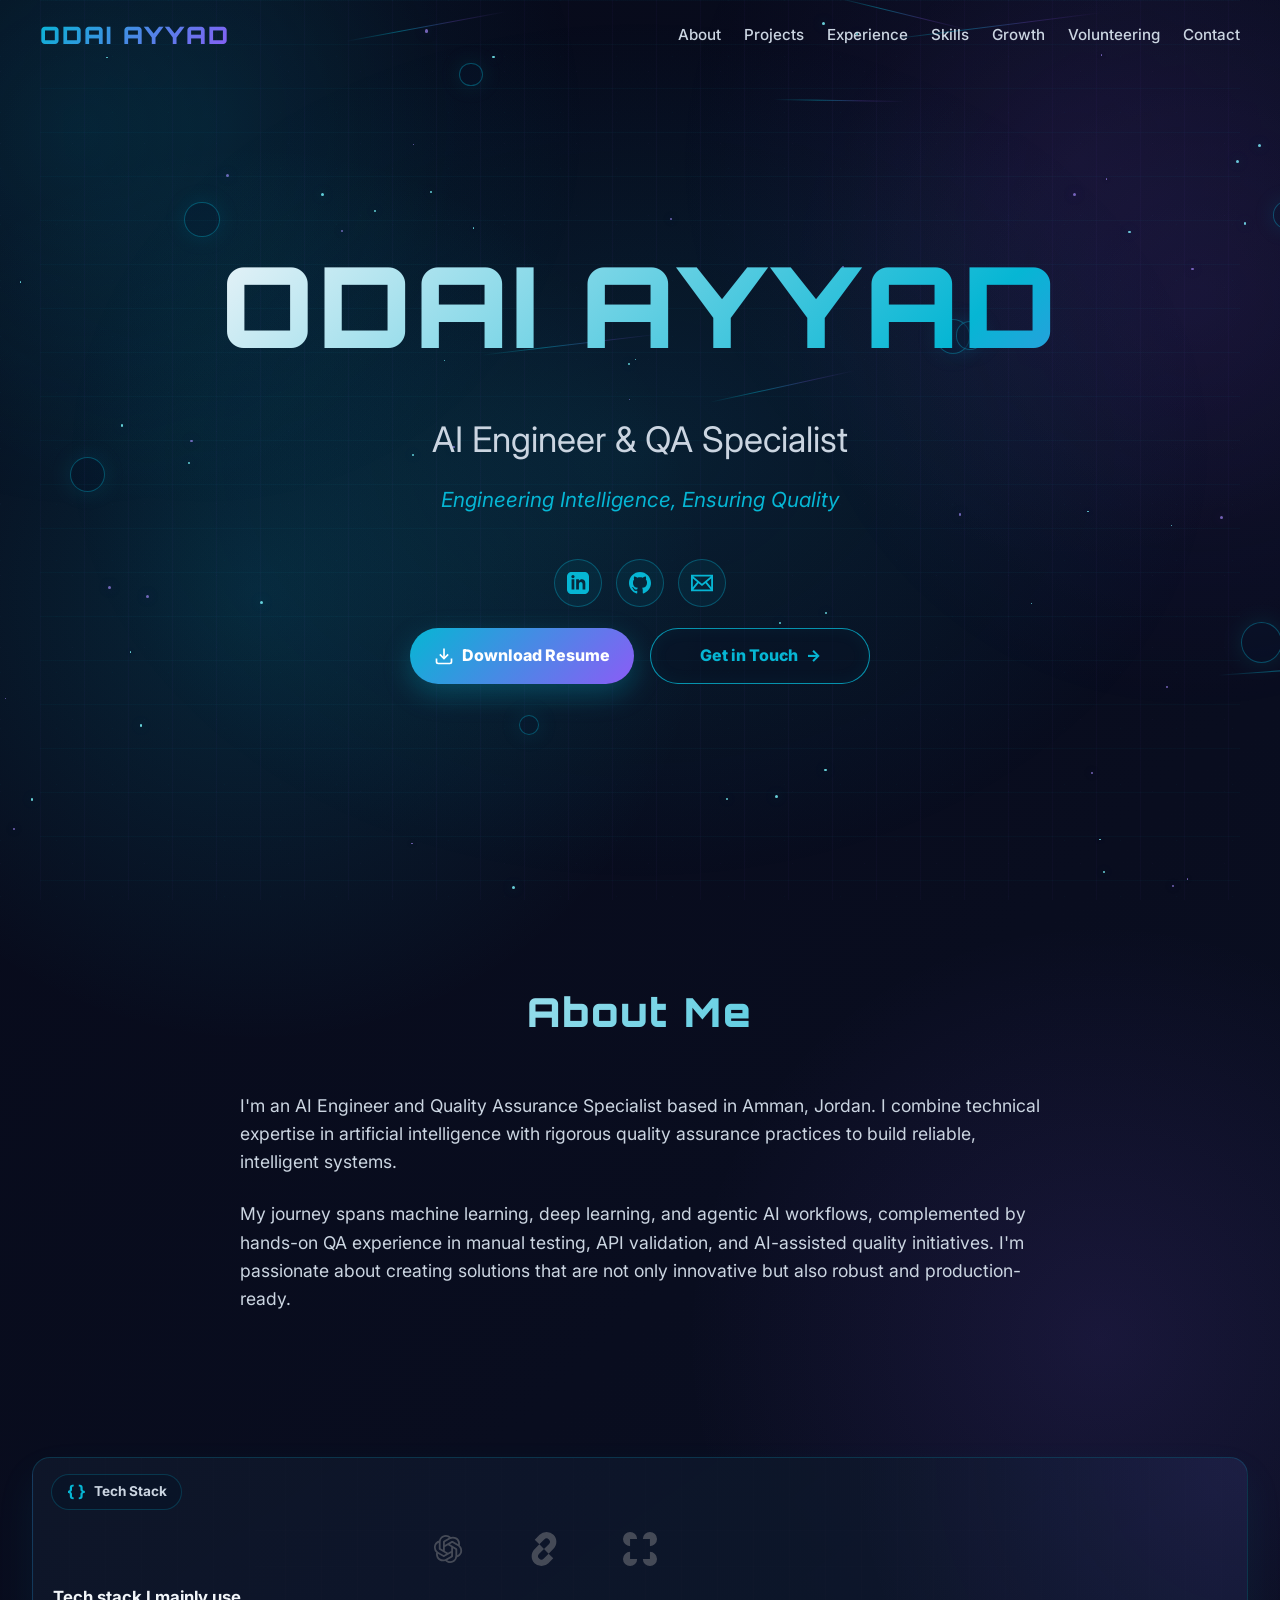
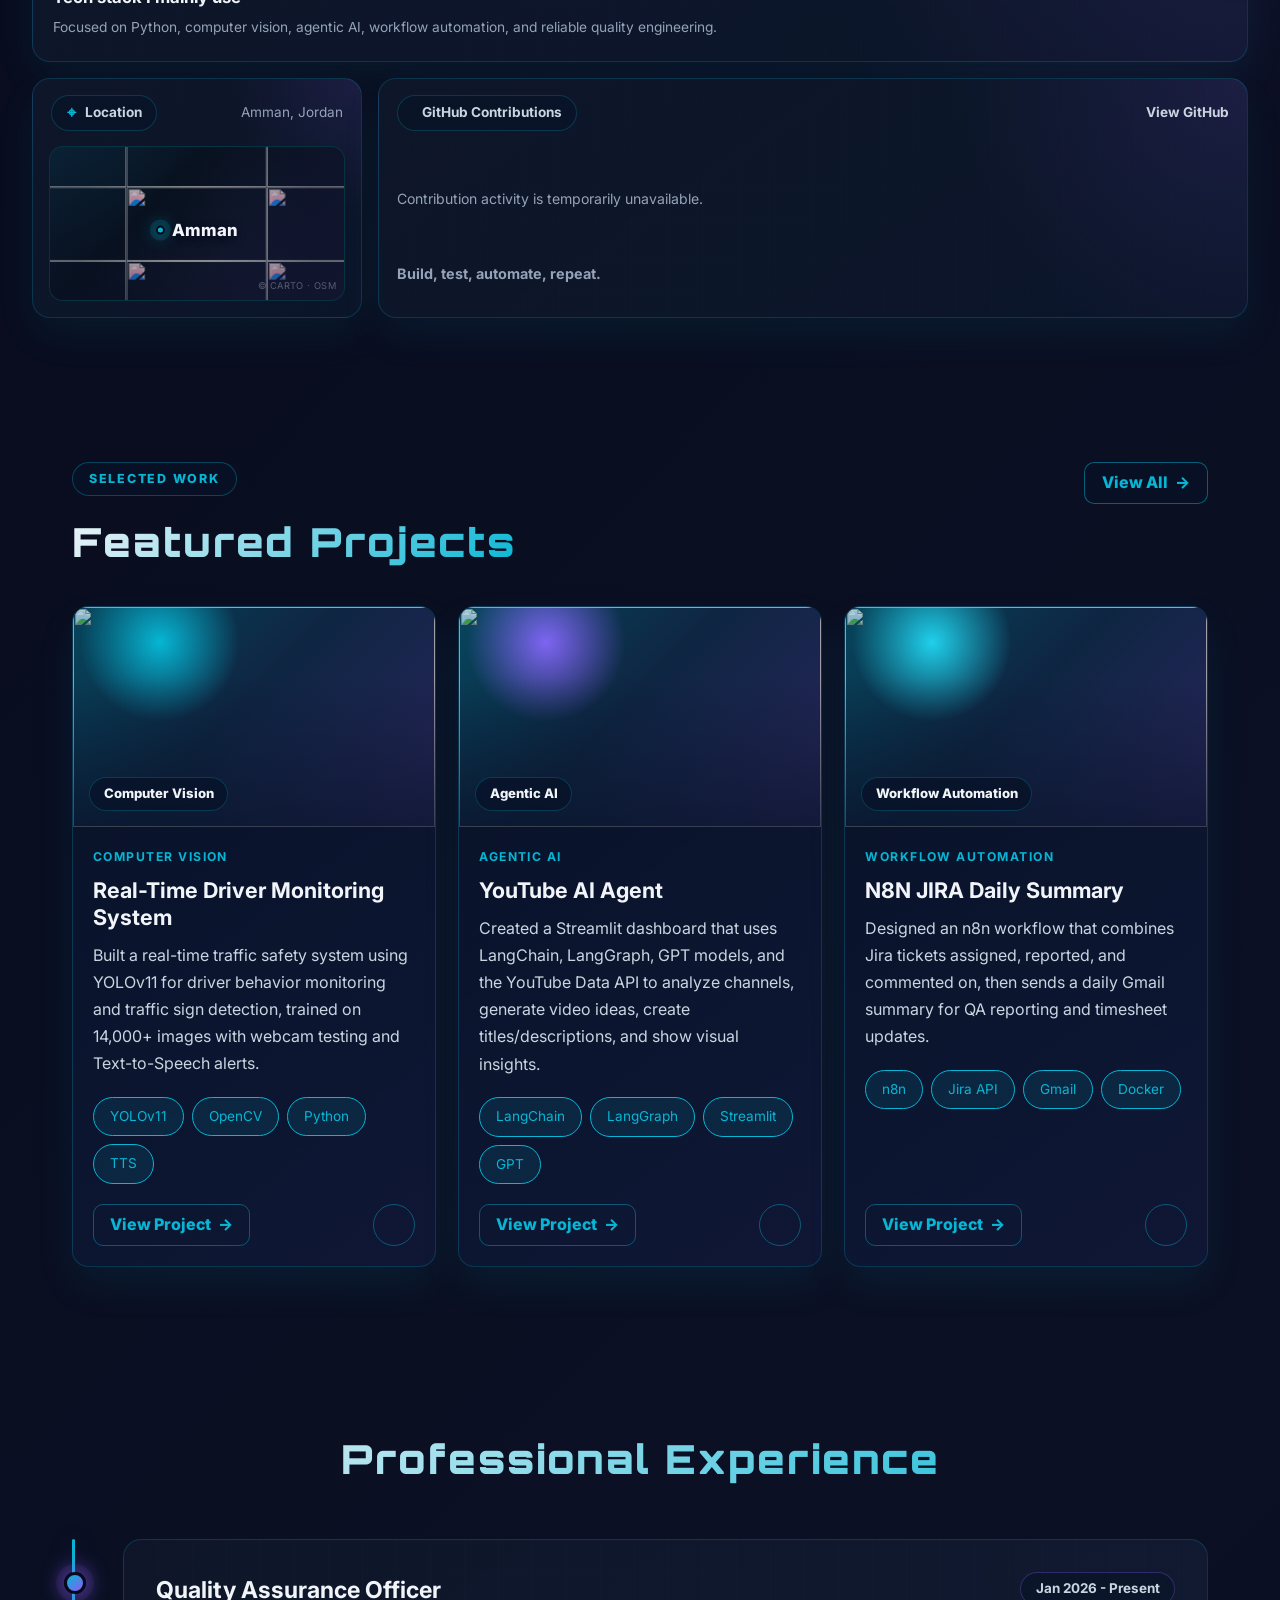
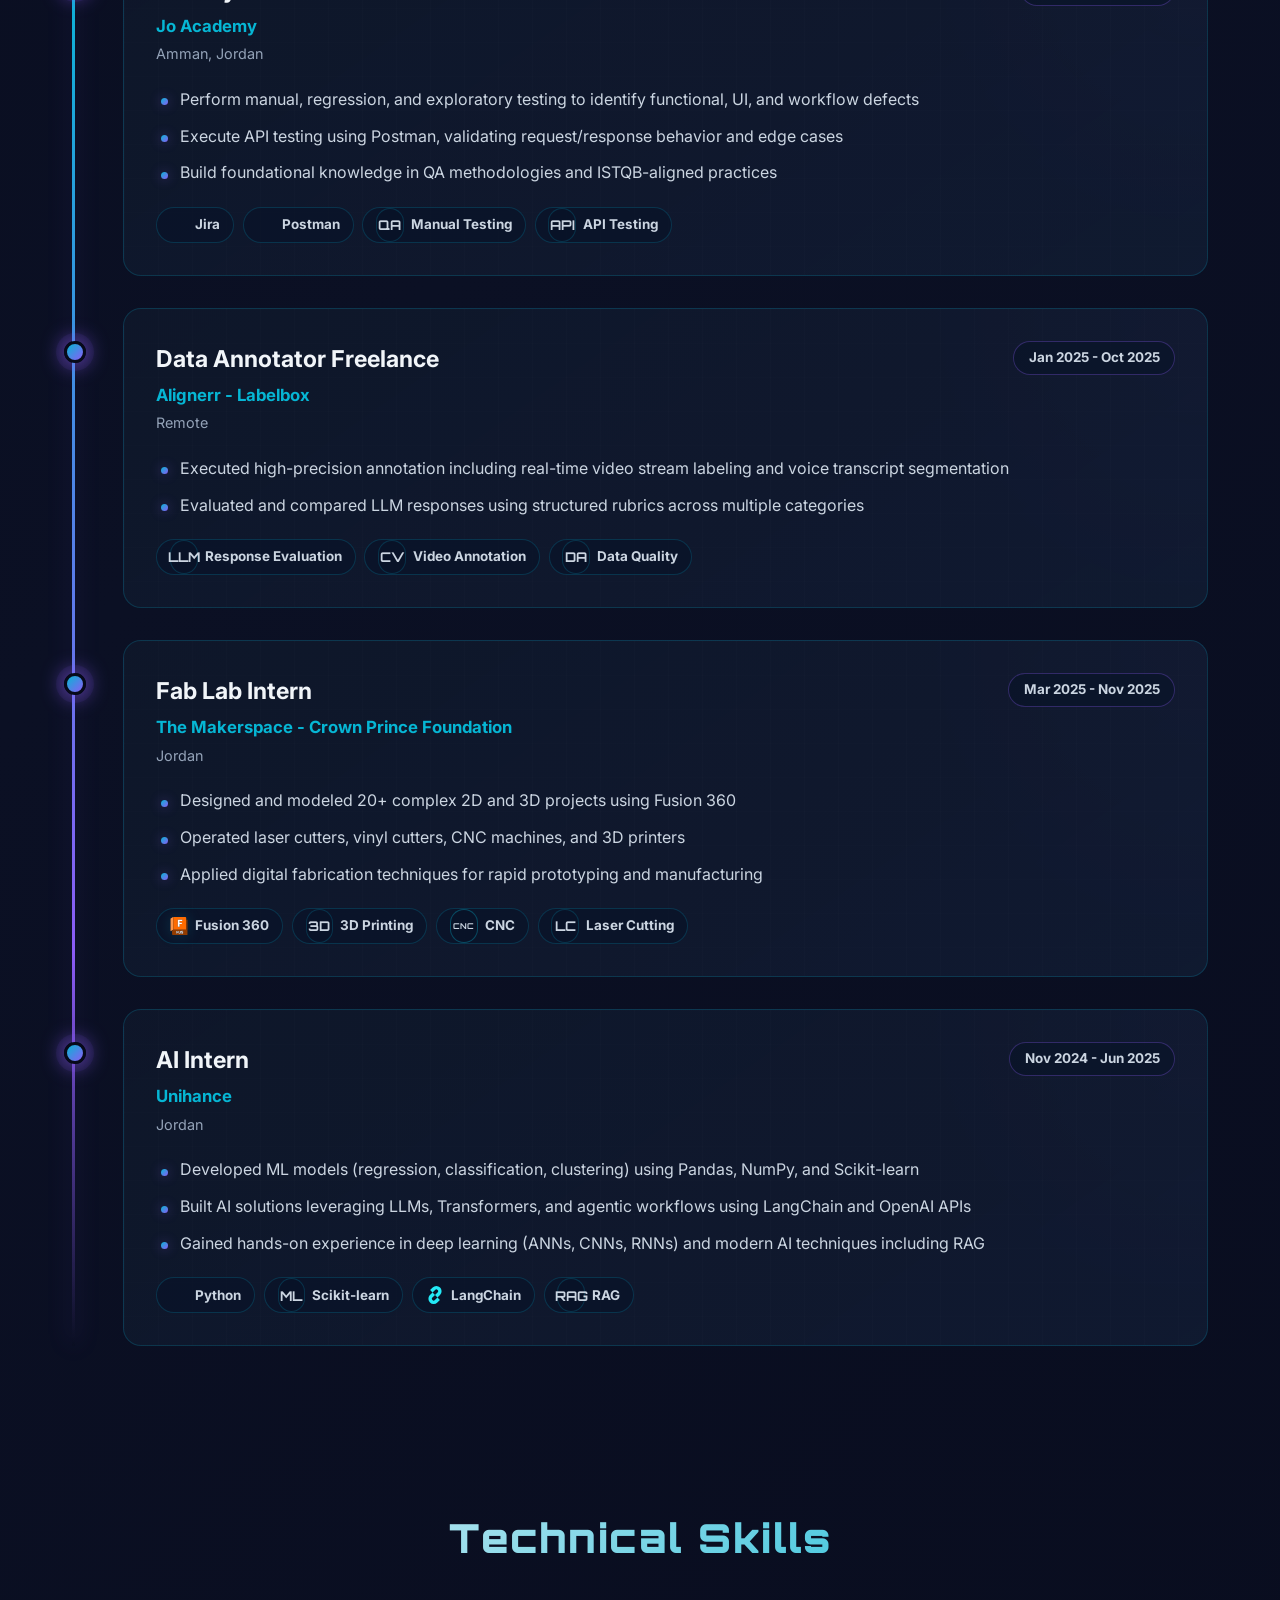
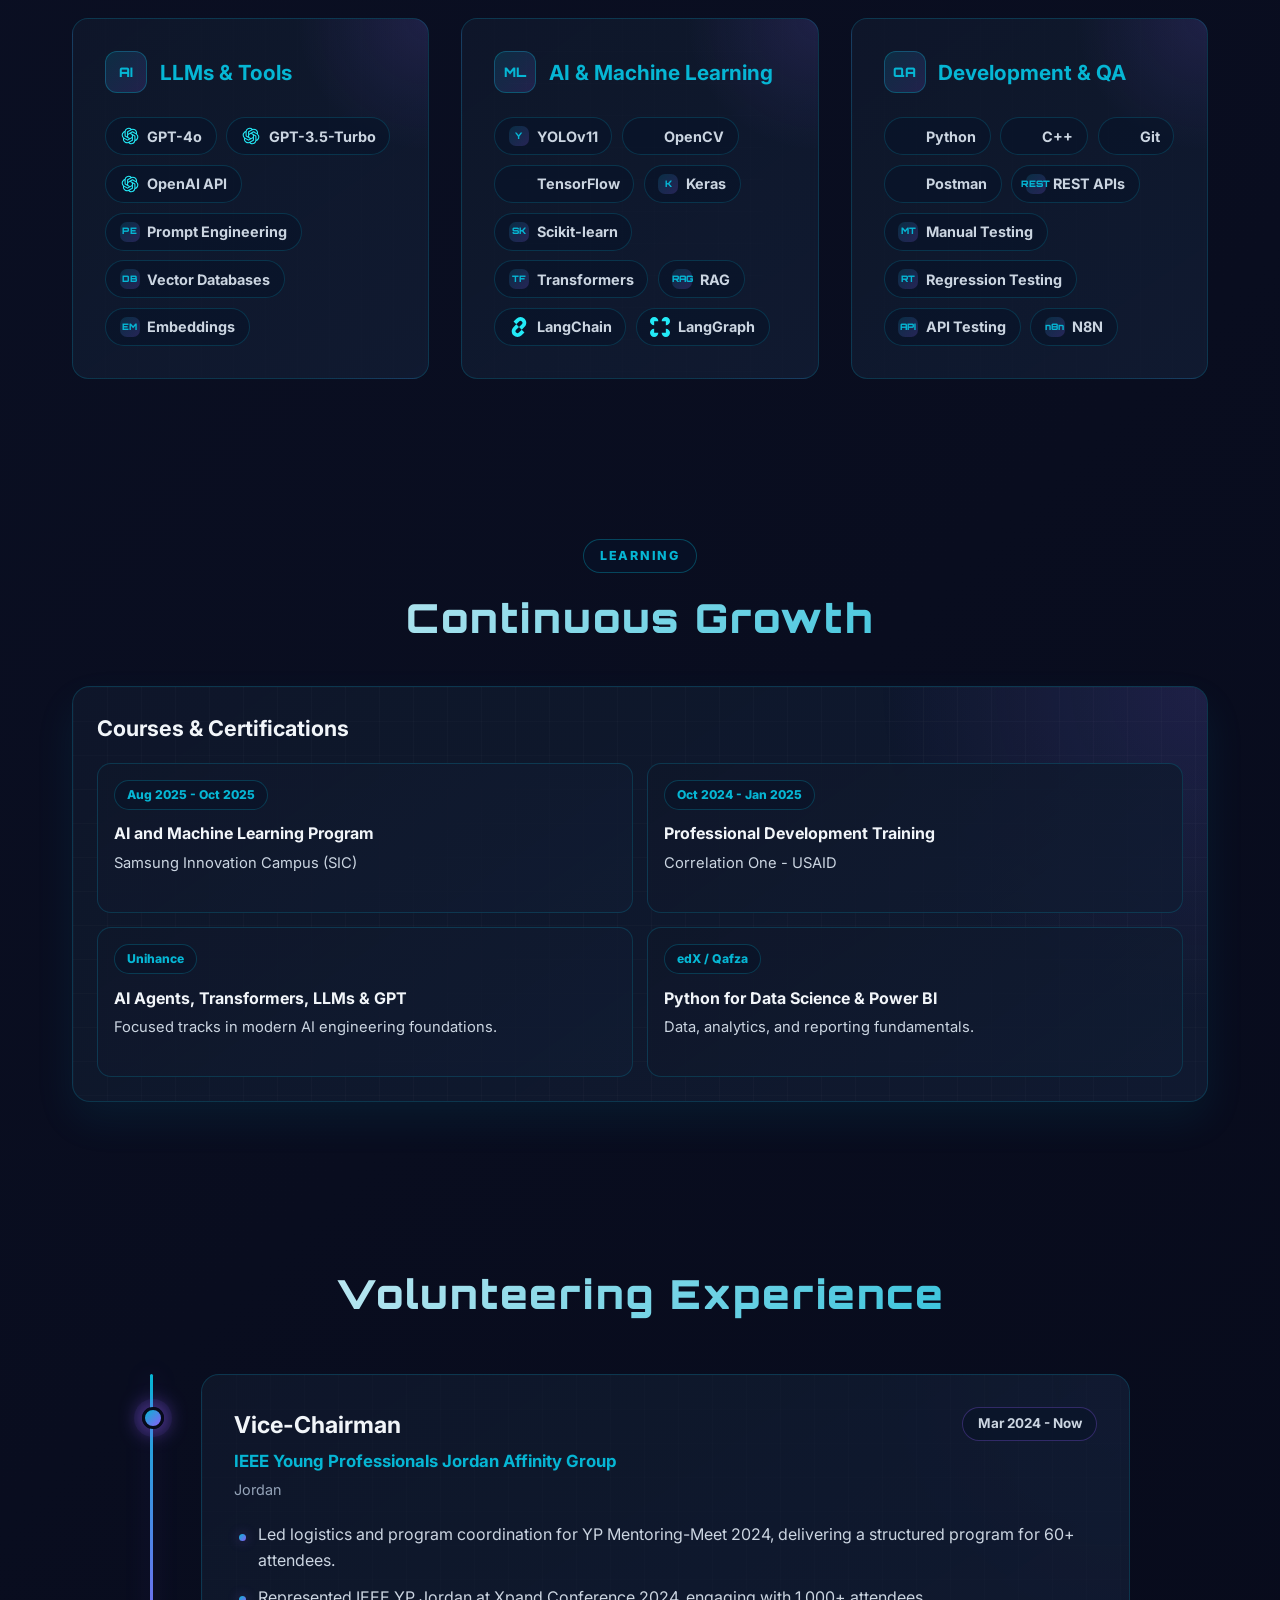
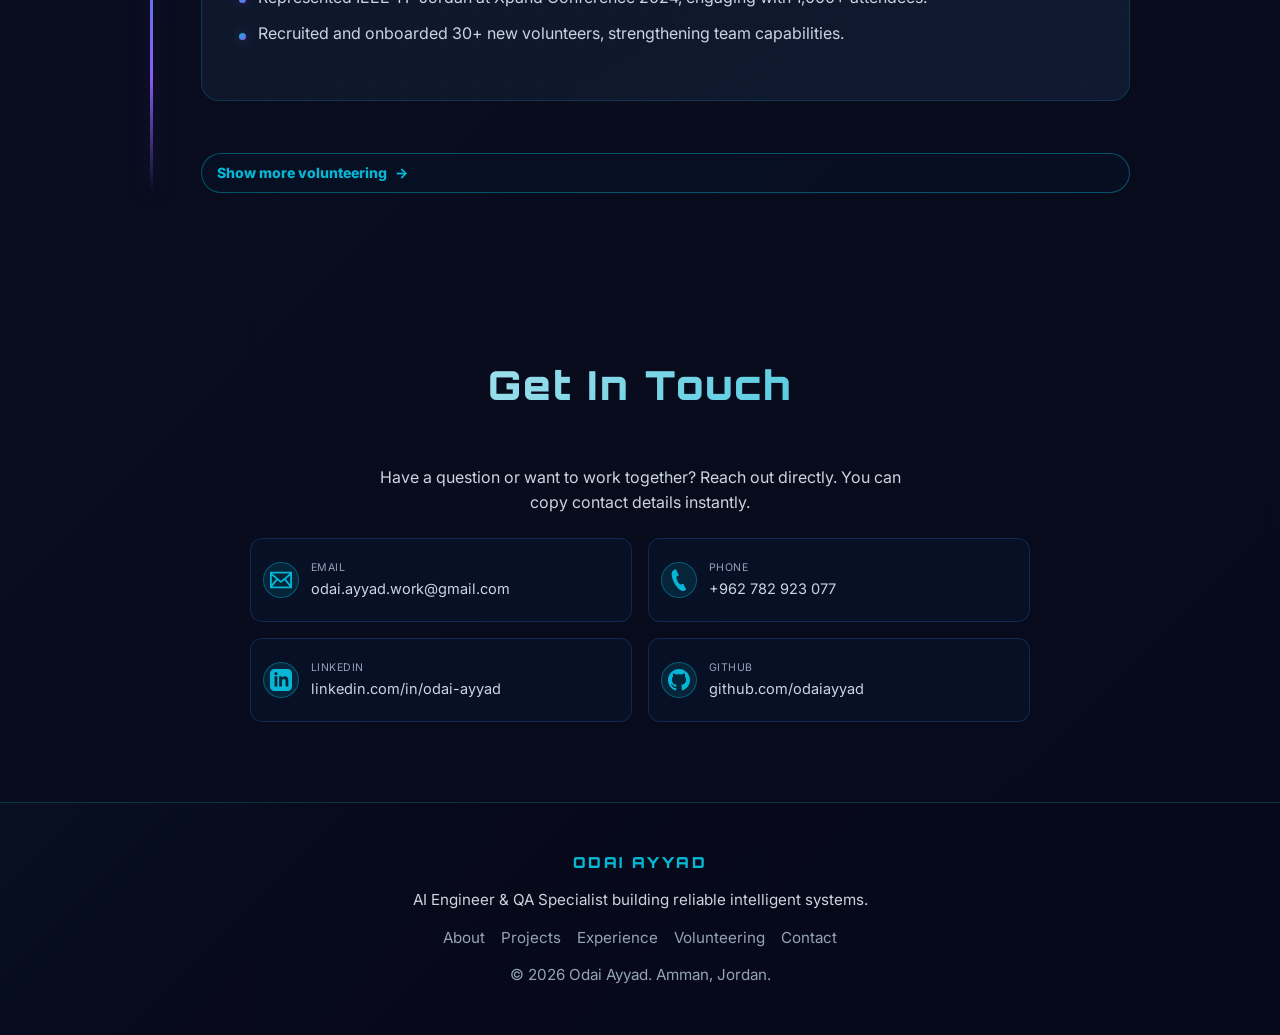
==== commit 9a52c5c8: "Refine themed map and project visuals" ====
--- a/index.html
+++ b/index.html
@@ -166,17 +166,17 @@
                     </span>
                     <span class="dashboard-meta">Amman, Jordan</span>
                 </div>
-                <div class="dashboard-map" aria-label="Static themed map showing Amman, Jordan">
+                <div class="dashboard-map" aria-label="Themed map showing Amman, Jordan">
                     <div class="map-tile-layer" aria-hidden="true">
-                        <img src="https://a.basemaps.cartocdn.com/dark_all/10/613/414.png" alt="" loading="lazy">
-                        <img src="https://b.basemaps.cartocdn.com/dark_all/10/614/414.png" alt="" loading="lazy">
-                        <img src="https://c.basemaps.cartocdn.com/dark_all/10/615/414.png" alt="" loading="lazy">
-                        <img src="https://a.basemaps.cartocdn.com/dark_all/10/613/415.png" alt="" loading="lazy">
-                        <img src="https://b.basemaps.cartocdn.com/dark_all/10/614/415.png" alt="" loading="lazy">
-                        <img src="https://c.basemaps.cartocdn.com/dark_all/10/615/415.png" alt="" loading="lazy">
-                        <img src="https://a.basemaps.cartocdn.com/dark_all/10/613/416.png" alt="" loading="lazy">
-                        <img src="https://b.basemaps.cartocdn.com/dark_all/10/614/416.png" alt="" loading="lazy">
-                        <img src="https://c.basemaps.cartocdn.com/dark_all/10/615/416.png" alt="" loading="lazy">
+                        <img src="https://a.basemaps.cartocdn.com/dark_all/9/306/206.png" alt="" loading="lazy">
+                        <img src="https://b.basemaps.cartocdn.com/dark_all/9/307/206.png" alt="" loading="lazy">
+                        <img src="https://c.basemaps.cartocdn.com/dark_all/9/308/206.png" alt="" loading="lazy">
+                        <img src="https://a.basemaps.cartocdn.com/dark_all/9/306/207.png" alt="" loading="lazy">
+                        <img src="https://b.basemaps.cartocdn.com/dark_all/9/307/207.png" alt="" loading="lazy">
+                        <img src="https://c.basemaps.cartocdn.com/dark_all/9/308/207.png" alt="" loading="lazy">
+                        <img src="https://a.basemaps.cartocdn.com/dark_all/9/306/208.png" alt="" loading="lazy">
+                        <img src="https://b.basemaps.cartocdn.com/dark_all/9/307/208.png" alt="" loading="lazy">
+                        <img src="https://c.basemaps.cartocdn.com/dark_all/9/308/208.png" alt="" loading="lazy">
                     </div>
                     <div class="map-city-label" aria-hidden="true">
                         <span></span>
--- a/css/styles.css
+++ b/css/styles.css
@@ -951,11 +951,11 @@
             display: grid;
             grid-template-columns: repeat(3, 1fr);
             grid-template-rows: repeat(3, 1fr);
-            width: 150%;
-            height: 150%;
-            transform: translate(-50%, -50%) scale(1.06);
-            filter: hue-rotate(118deg) saturate(1.35) brightness(0.78) contrast(1.18);
-            opacity: 0.88;
+            width: 138%;
+            height: 138%;
+            transform: translate(-50%, -50%) scale(1.04);
+            filter: hue-rotate(115deg) saturate(1.8) brightness(0.82) contrast(1.25);
+            opacity: 0.94;
             pointer-events: none;
         }
 
@@ -1189,24 +1189,37 @@
                 rgba(8, 19, 40, 0.86);
         }
 
+        .project-visual::after {
+            content: '';
+            position: absolute;
+            inset: 0;
+            z-index: 1;
+            background:
+                linear-gradient(180deg, transparent 32%, rgba(8, 19, 40, 0.68)),
+                linear-gradient(135deg, rgba(6, 182, 212, 0.18), transparent 46%, rgba(139, 92, 246, 0.16));
+            pointer-events: none;
+        }
+
         .project-visual img {
             width: 100%;
             height: 100%;
             min-height: 220px;
             object-fit: cover;
             display: block;
+            filter: saturate(0.95) contrast(1.06) brightness(0.82);
             transition: transform 0.35s ease, filter 0.35s ease;
         }
 
         .project-card:hover .project-visual img {
             transform: scale(1.04);
-            filter: saturate(1.08) brightness(1.05);
+            filter: saturate(1.1) contrast(1.08) brightness(0.92);
         }
 
         .project-category-badge {
             position: absolute;
             left: 1rem;
             bottom: 1rem;
+            z-index: 2;
             display: inline-flex;
             align-items: center;
             min-height: 34px;
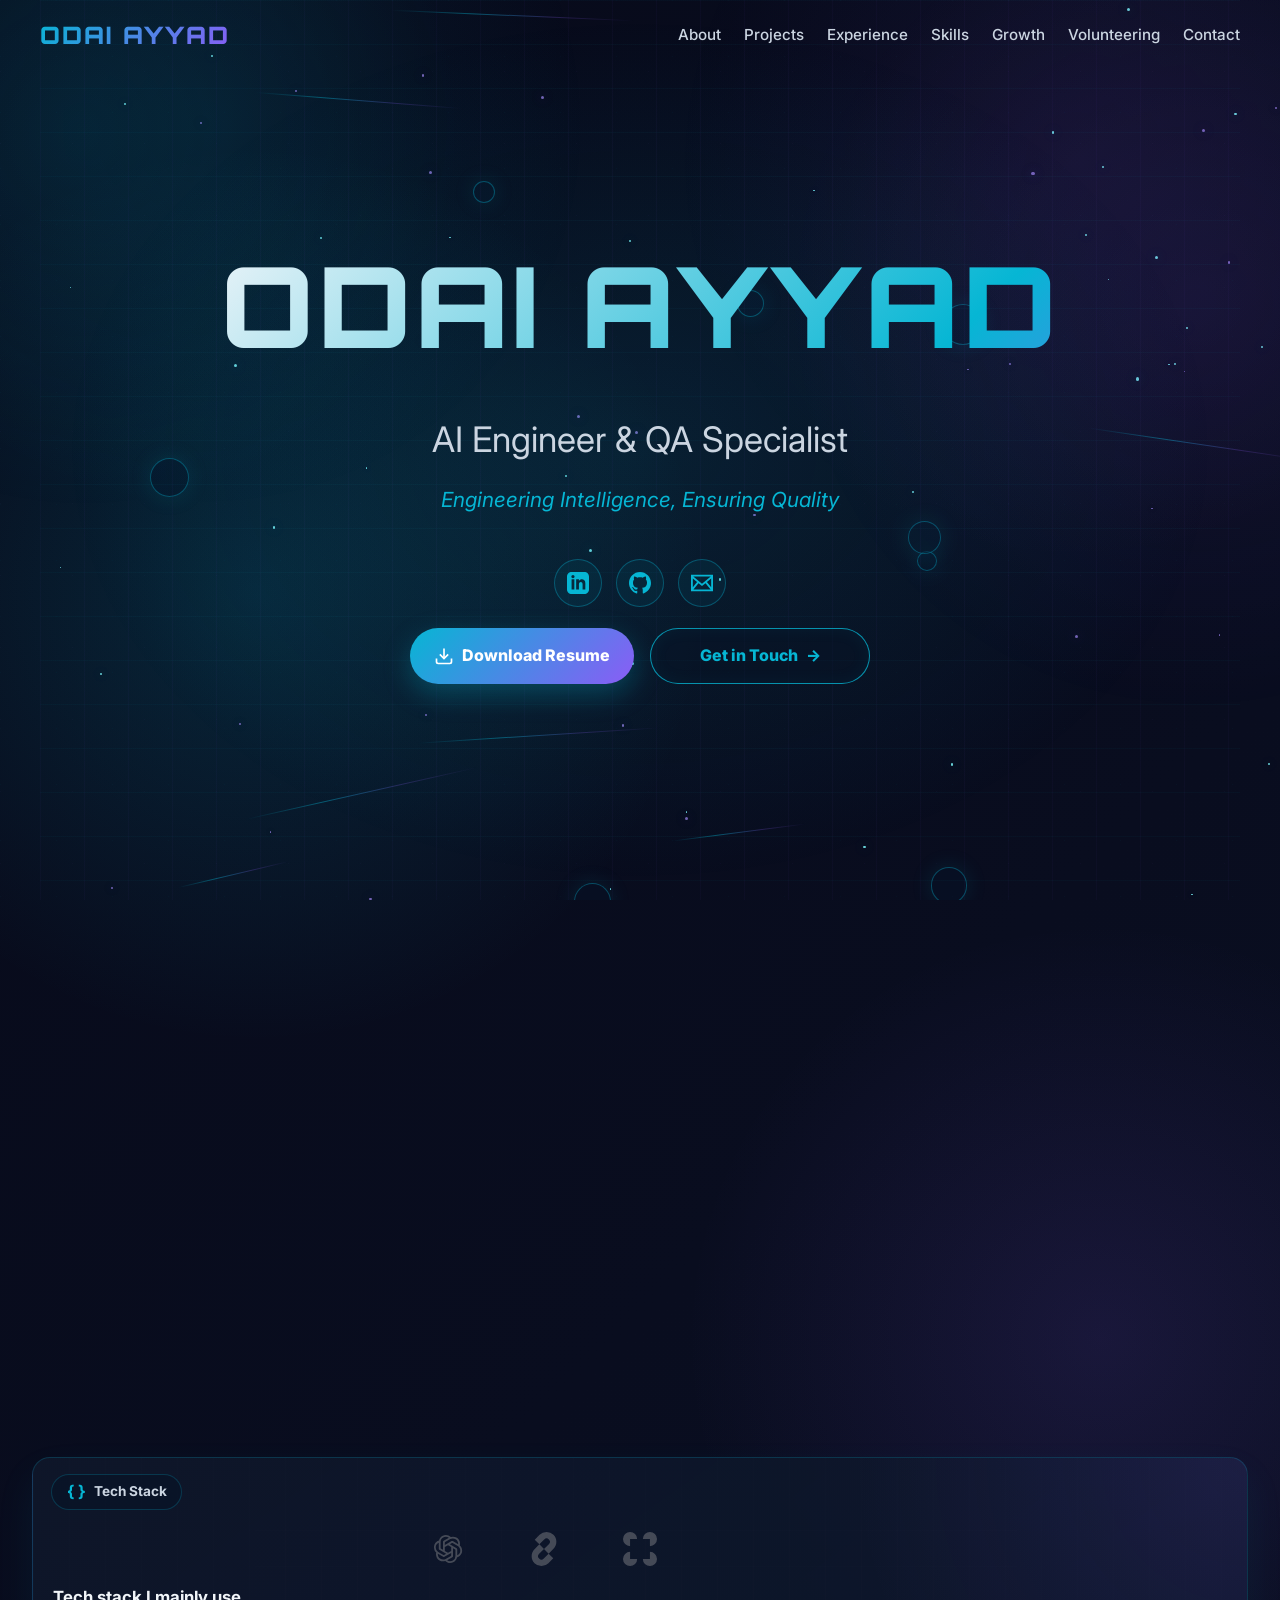
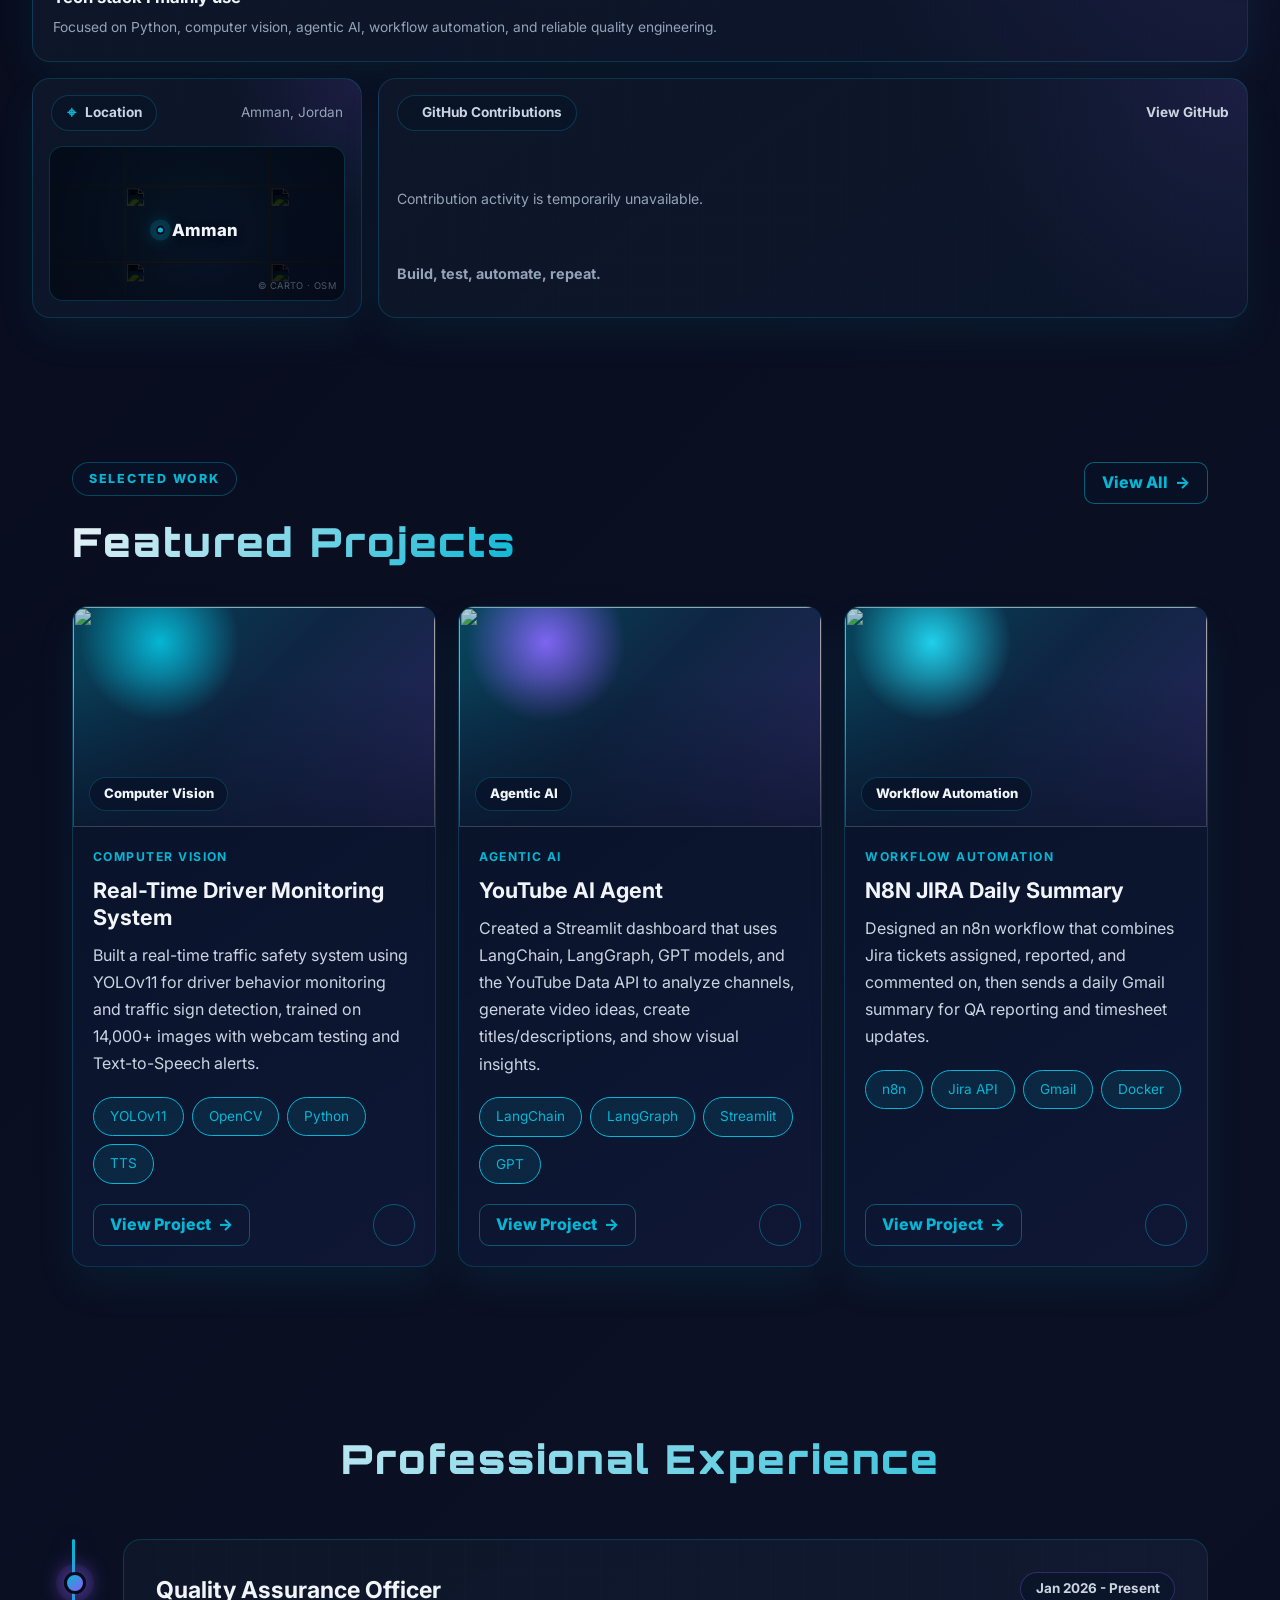
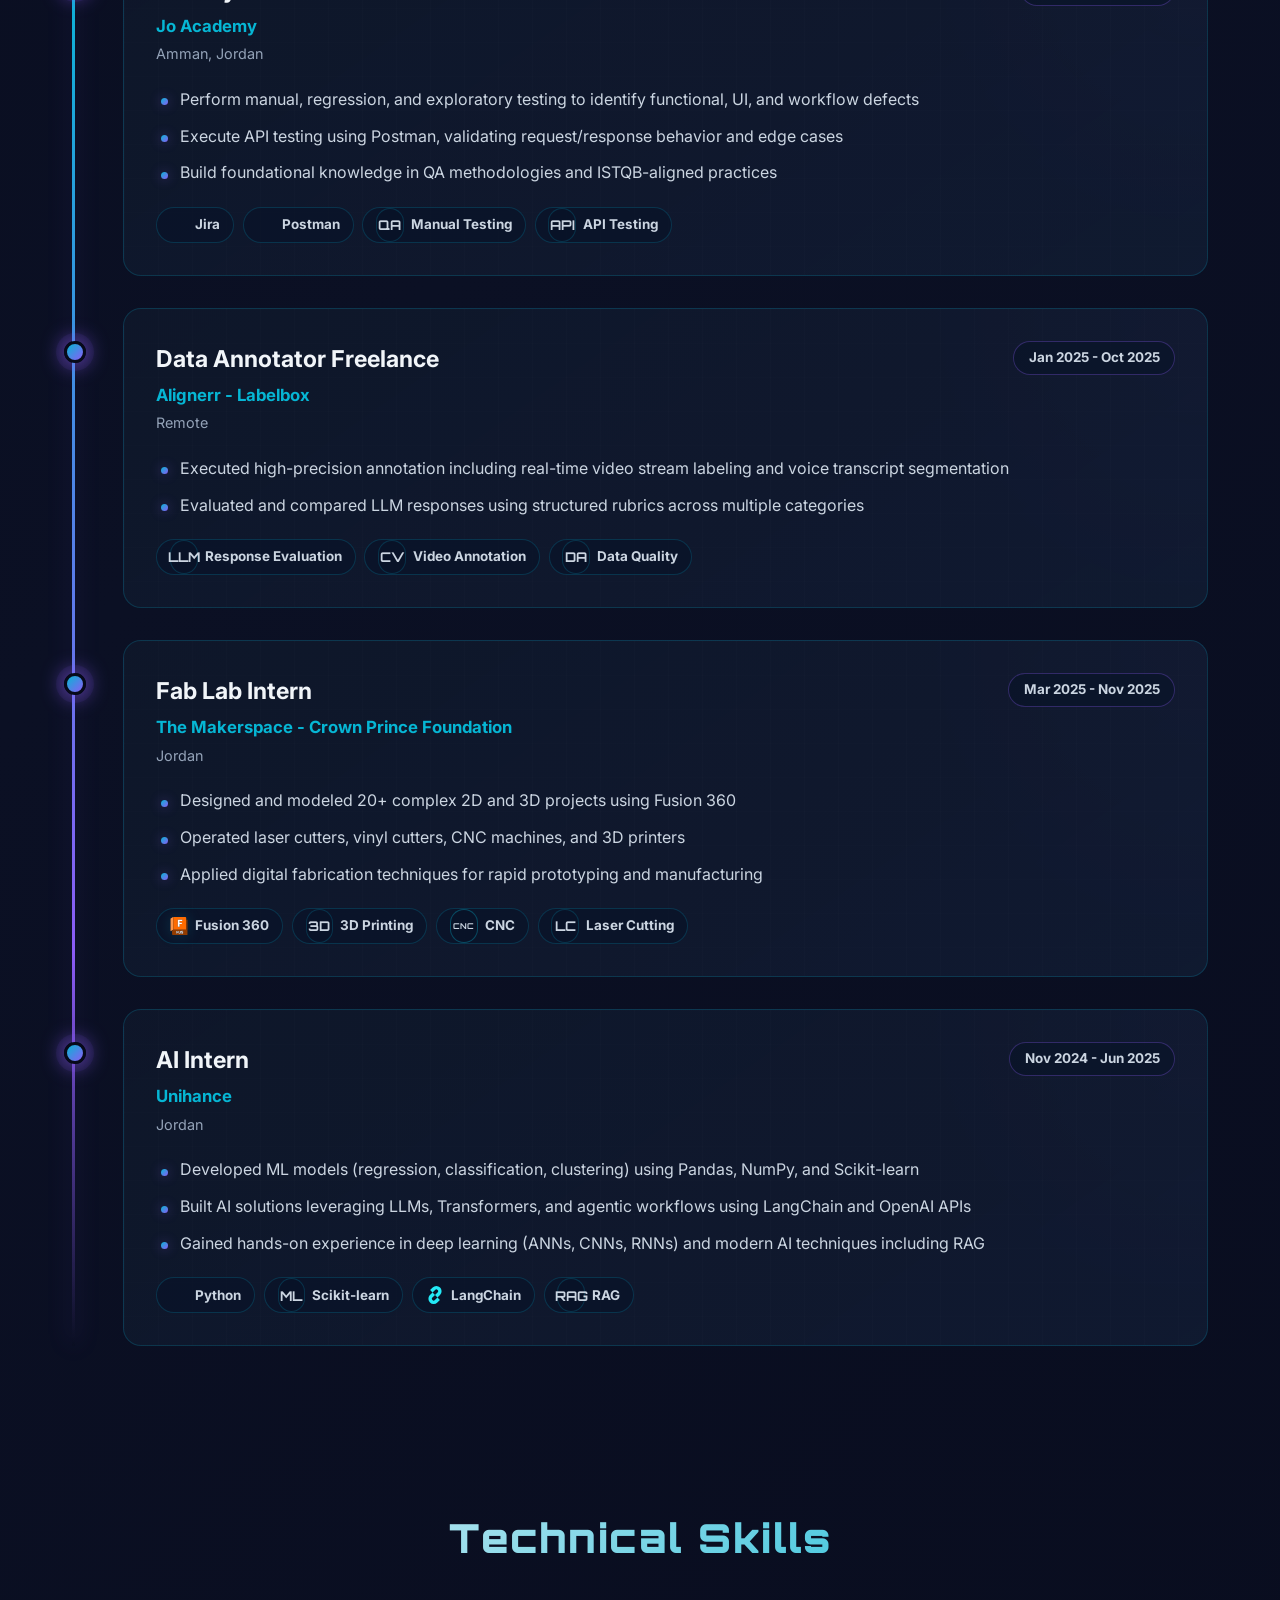
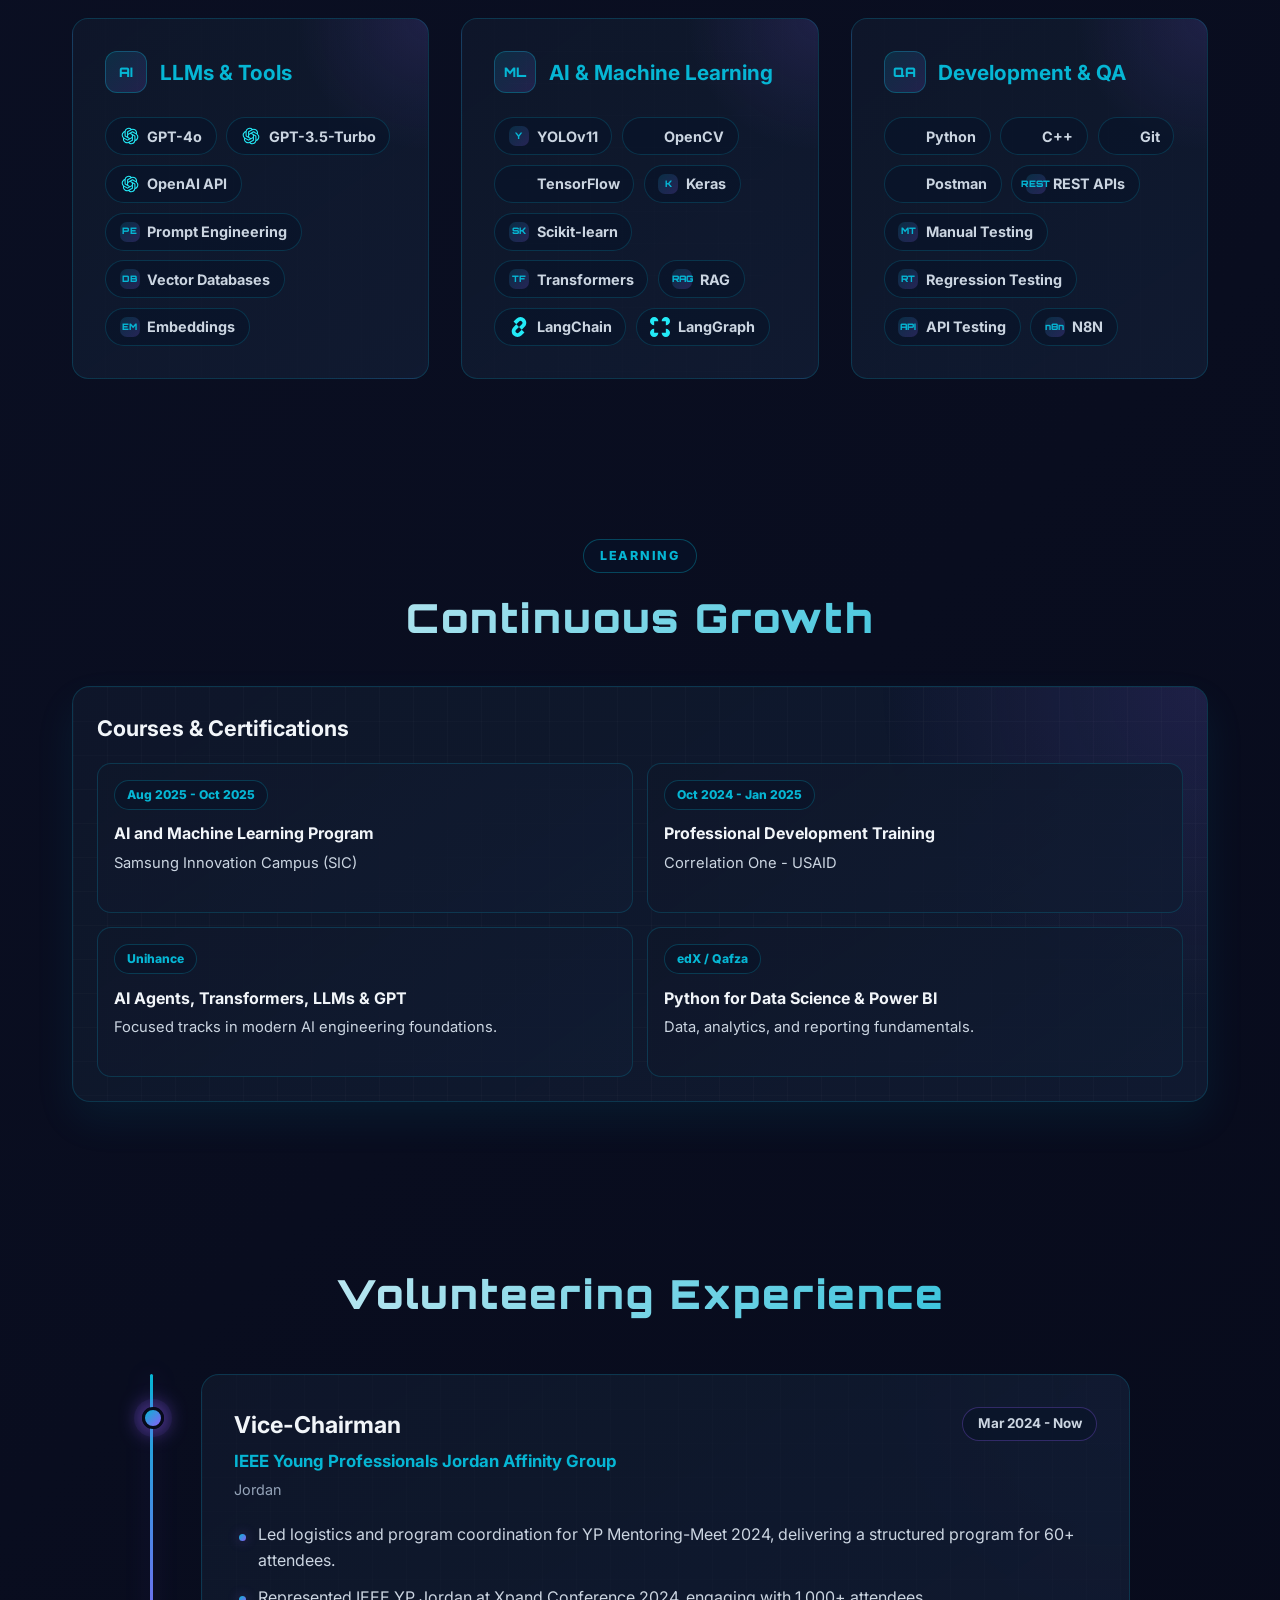
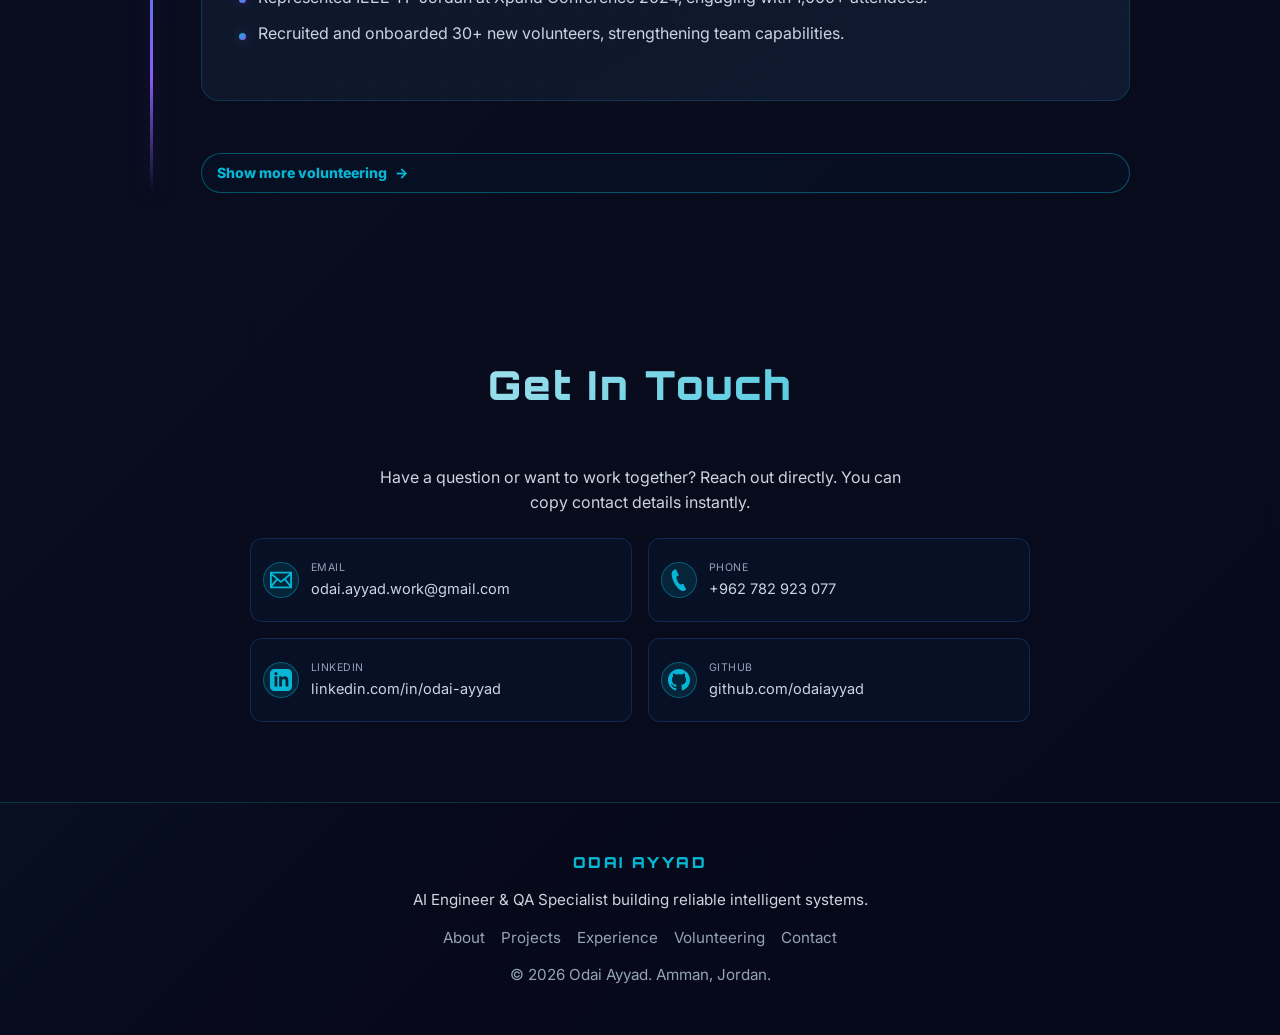
==== commit 06173ca0: "Adjust location map style" ====
--- a/index.html
+++ b/index.html
@@ -168,15 +168,15 @@
                 </div>
                 <div class="dashboard-map" aria-label="Themed map showing Amman, Jordan">
                     <div class="map-tile-layer" aria-hidden="true">
-                        <img src="https://a.basemaps.cartocdn.com/dark_all/9/306/206.png" alt="" loading="lazy">
-                        <img src="https://b.basemaps.cartocdn.com/dark_all/9/307/206.png" alt="" loading="lazy">
-                        <img src="https://c.basemaps.cartocdn.com/dark_all/9/308/206.png" alt="" loading="lazy">
-                        <img src="https://a.basemaps.cartocdn.com/dark_all/9/306/207.png" alt="" loading="lazy">
-                        <img src="https://b.basemaps.cartocdn.com/dark_all/9/307/207.png" alt="" loading="lazy">
-                        <img src="https://c.basemaps.cartocdn.com/dark_all/9/308/207.png" alt="" loading="lazy">
-                        <img src="https://a.basemaps.cartocdn.com/dark_all/9/306/208.png" alt="" loading="lazy">
-                        <img src="https://b.basemaps.cartocdn.com/dark_all/9/307/208.png" alt="" loading="lazy">
-                        <img src="https://c.basemaps.cartocdn.com/dark_all/9/308/208.png" alt="" loading="lazy">
+                        <img src="https://a.basemaps.cartocdn.com/rastertiles/voyager/10/613/414.png" alt="" loading="lazy">
+                        <img src="https://b.basemaps.cartocdn.com/rastertiles/voyager/10/614/414.png" alt="" loading="lazy">
+                        <img src="https://c.basemaps.cartocdn.com/rastertiles/voyager/10/615/414.png" alt="" loading="lazy">
+                        <img src="https://a.basemaps.cartocdn.com/rastertiles/voyager/10/613/415.png" alt="" loading="lazy">
+                        <img src="https://b.basemaps.cartocdn.com/rastertiles/voyager/10/614/415.png" alt="" loading="lazy">
+                        <img src="https://c.basemaps.cartocdn.com/rastertiles/voyager/10/615/415.png" alt="" loading="lazy">
+                        <img src="https://a.basemaps.cartocdn.com/rastertiles/voyager/10/613/416.png" alt="" loading="lazy">
+                        <img src="https://b.basemaps.cartocdn.com/rastertiles/voyager/10/614/416.png" alt="" loading="lazy">
+                        <img src="https://c.basemaps.cartocdn.com/rastertiles/voyager/10/615/416.png" alt="" loading="lazy">
                     </div>
                     <div class="map-city-label" aria-hidden="true">
                         <span></span>
--- a/css/styles.css
+++ b/css/styles.css
@@ -918,7 +918,7 @@
             overflow: hidden;
             border: 1px solid rgba(6, 182, 212, 0.2);
             border-radius: 14px;
-            background: #07111d;
+            background: #061322;
         }
 
         .dashboard-map::before {
@@ -927,9 +927,9 @@
             inset: 0;
             z-index: 1;
             background:
-                radial-gradient(circle at 50% 54%, transparent 0 18%, rgba(7, 10, 26, 0.2) 42%, rgba(7, 10, 26, 0.44) 100%),
-                linear-gradient(135deg, rgba(6, 182, 212, 0.24), transparent 35%, rgba(139, 92, 246, 0.18));
-            mix-blend-mode: screen;
+                radial-gradient(circle at 50% 54%, transparent 0 24%, rgba(3, 10, 24, 0.22) 56%, rgba(3, 10, 24, 0.5) 100%),
+                linear-gradient(135deg, rgba(6, 182, 212, 0.18), transparent 38%, rgba(139, 92, 246, 0.16));
+            mix-blend-mode: soft-light;
             pointer-events: none;
         }
 
@@ -939,8 +939,8 @@
             inset: 0;
             z-index: 2;
             background:
-                linear-gradient(180deg, rgba(7, 10, 26, 0.02), rgba(7, 10, 26, 0.18)),
-                radial-gradient(circle at 50% 54%, transparent 0 22%, rgba(7, 10, 26, 0.3) 72%);
+                linear-gradient(180deg, rgba(7, 10, 26, 0.08), rgba(7, 10, 26, 0.24)),
+                radial-gradient(circle at 50% 54%, transparent 0 28%, rgba(7, 10, 26, 0.2) 78%);
             pointer-events: none;
         }
 
@@ -951,11 +951,11 @@
             display: grid;
             grid-template-columns: repeat(3, 1fr);
             grid-template-rows: repeat(3, 1fr);
-            width: 138%;
-            height: 138%;
-            transform: translate(-50%, -50%) scale(1.04);
-            filter: hue-rotate(115deg) saturate(1.8) brightness(0.82) contrast(1.25);
-            opacity: 0.94;
+            width: 136%;
+            height: 136%;
+            transform: translate(-50%, -50%) scale(1.08);
+            filter: invert(0.92) hue-rotate(150deg) saturate(1.65) brightness(0.58) contrast(1.25);
+            opacity: 0.96;
             pointer-events: none;
         }
 
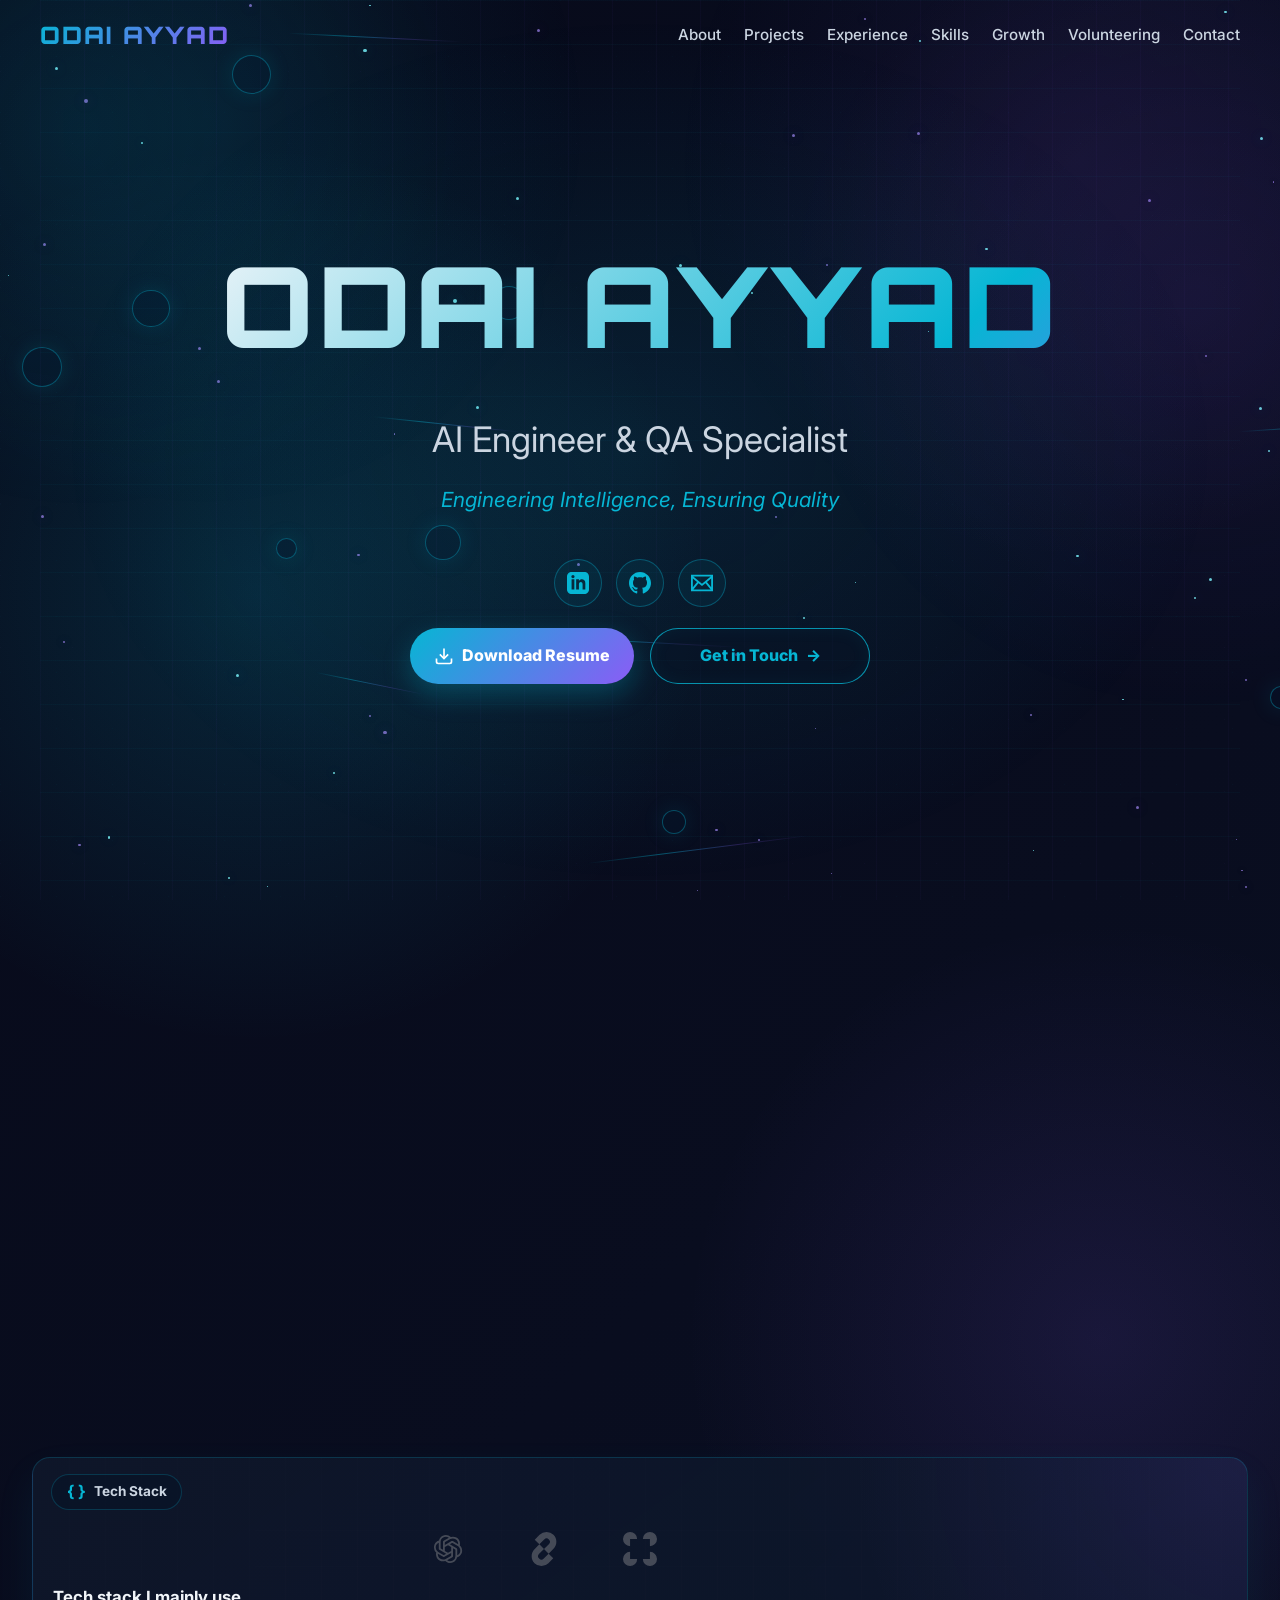
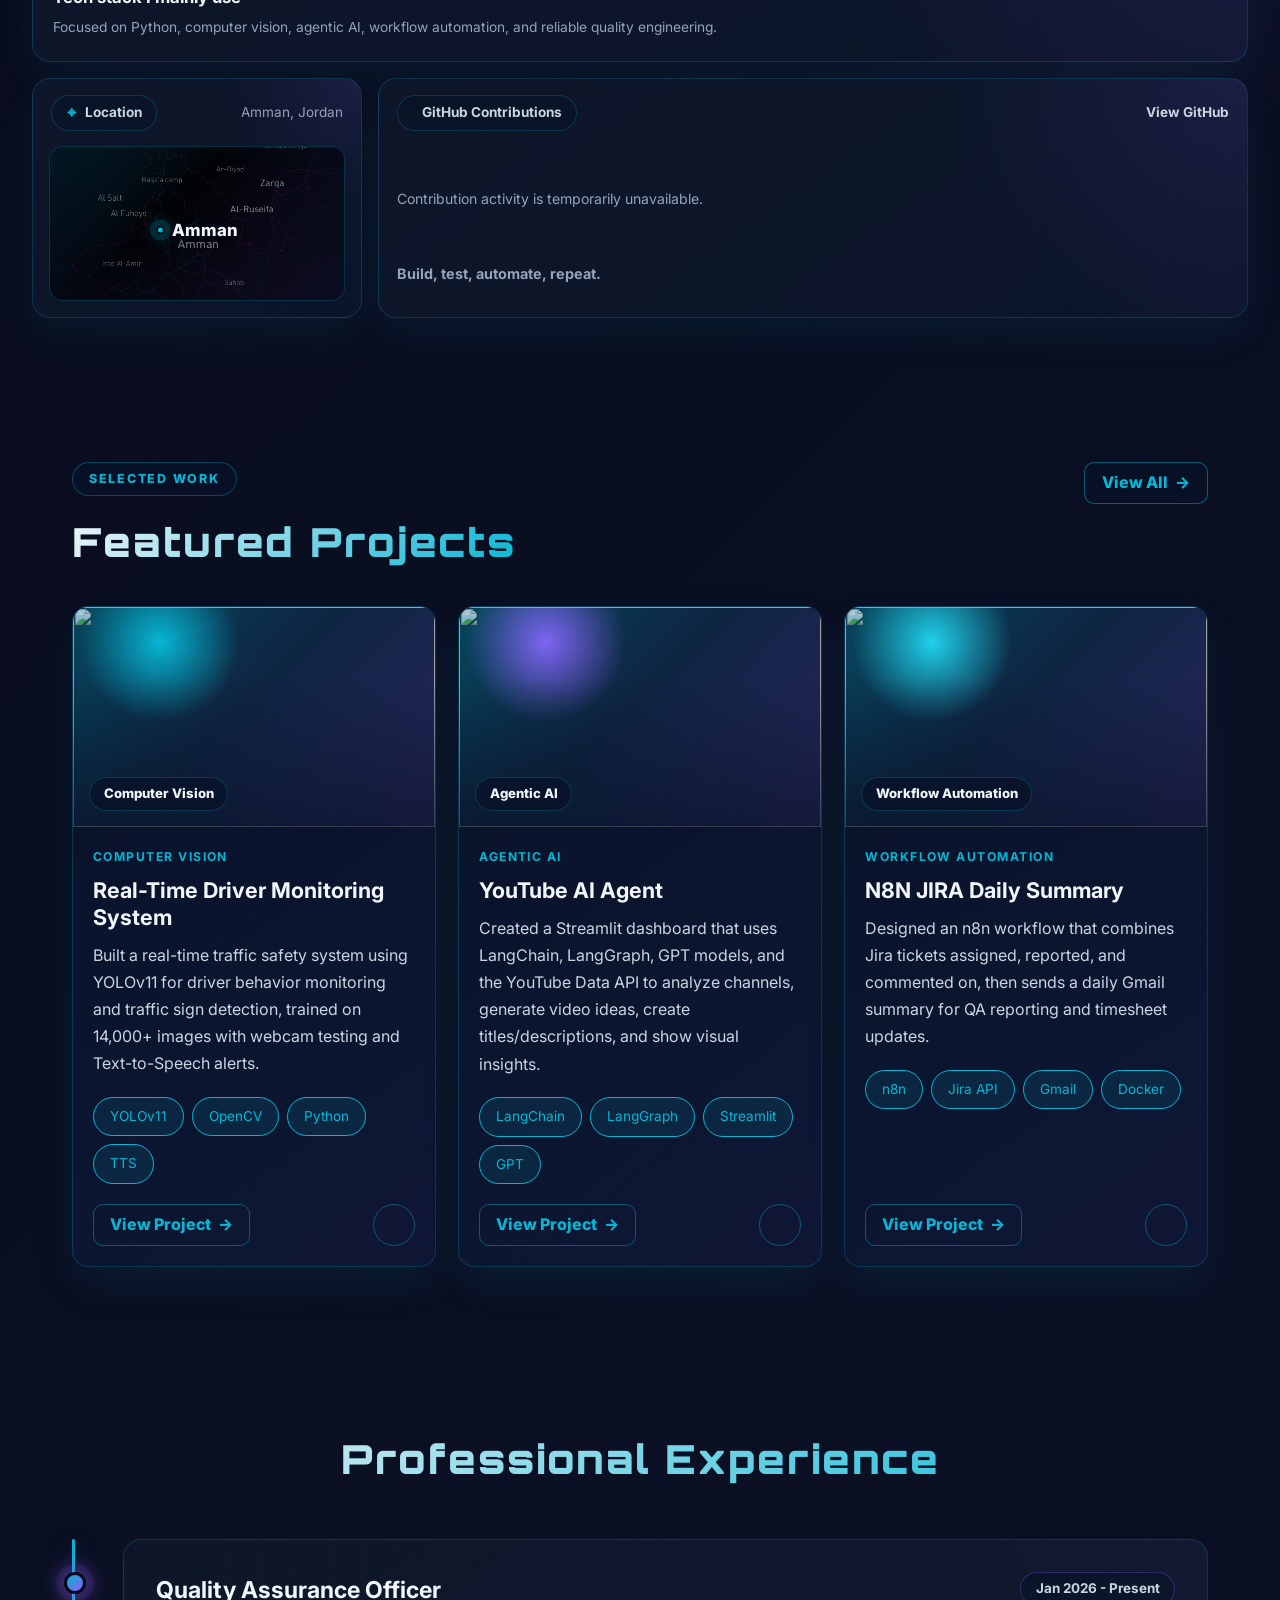
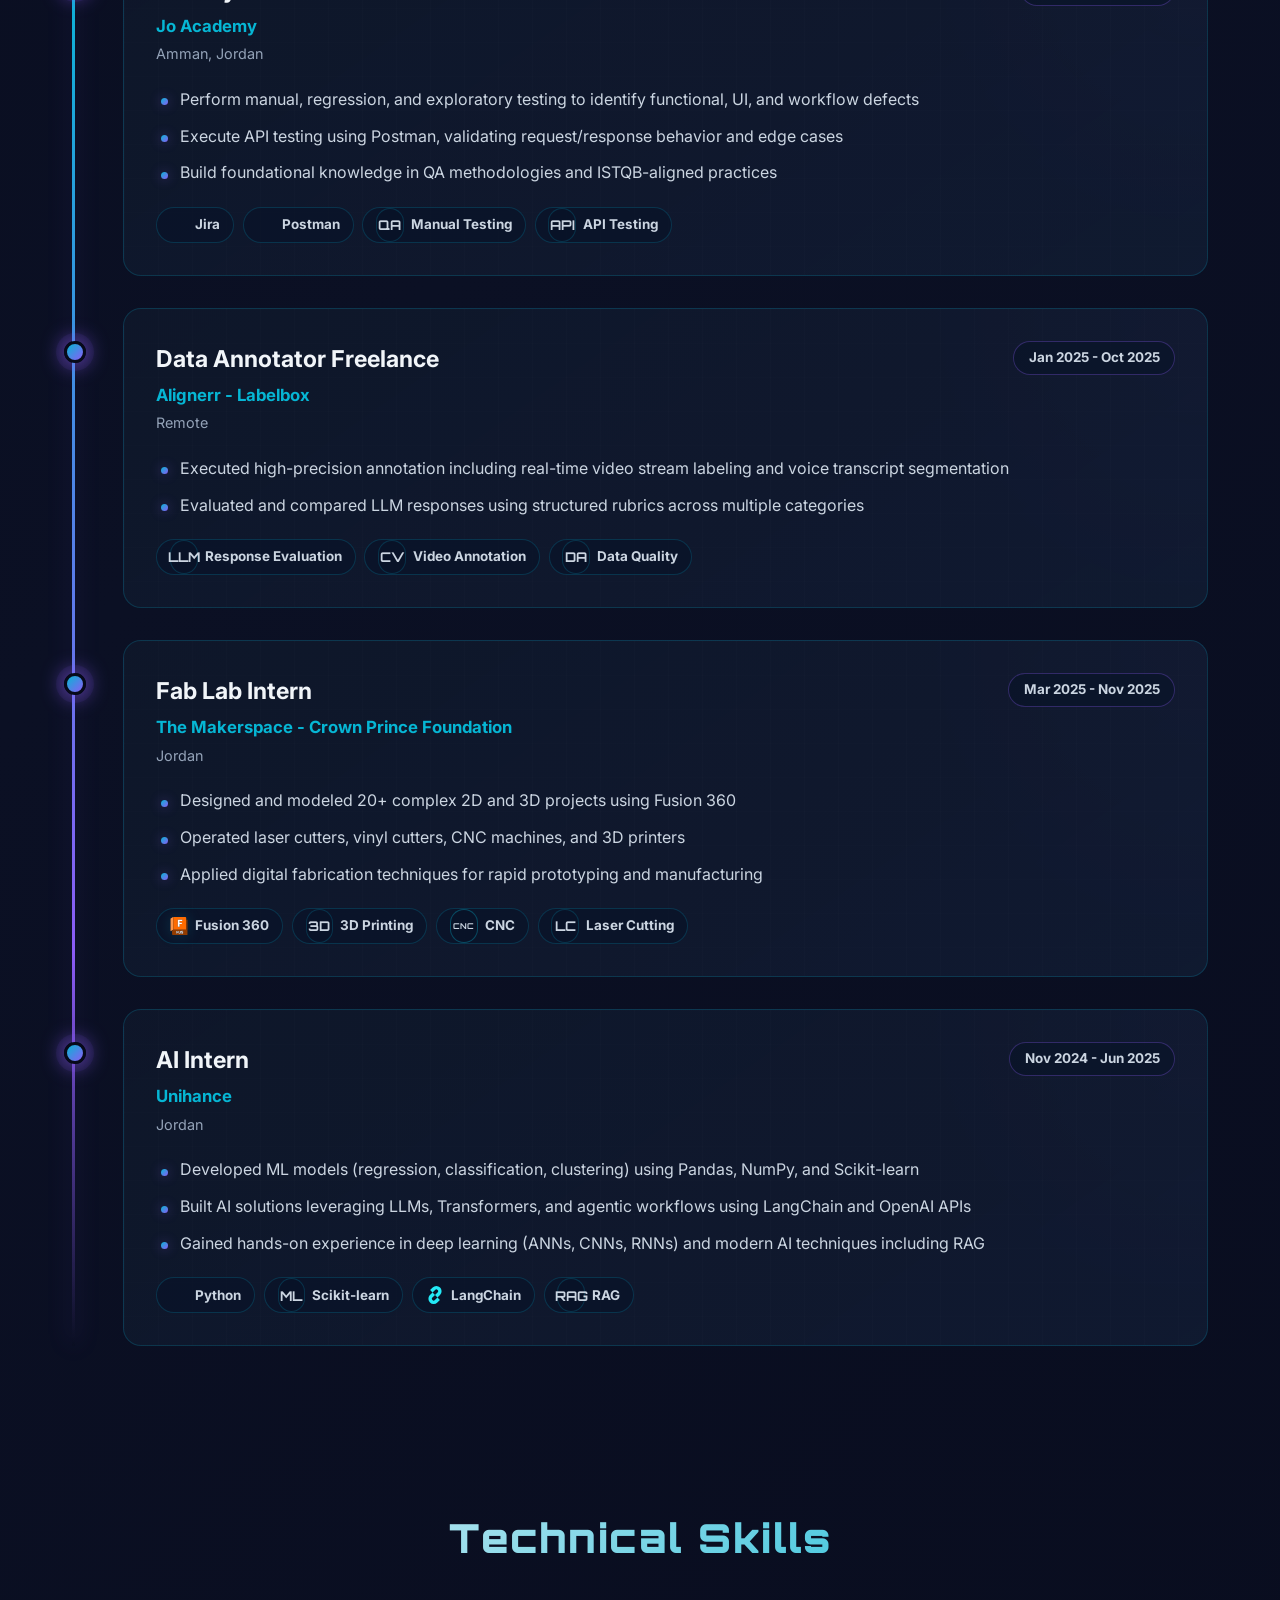
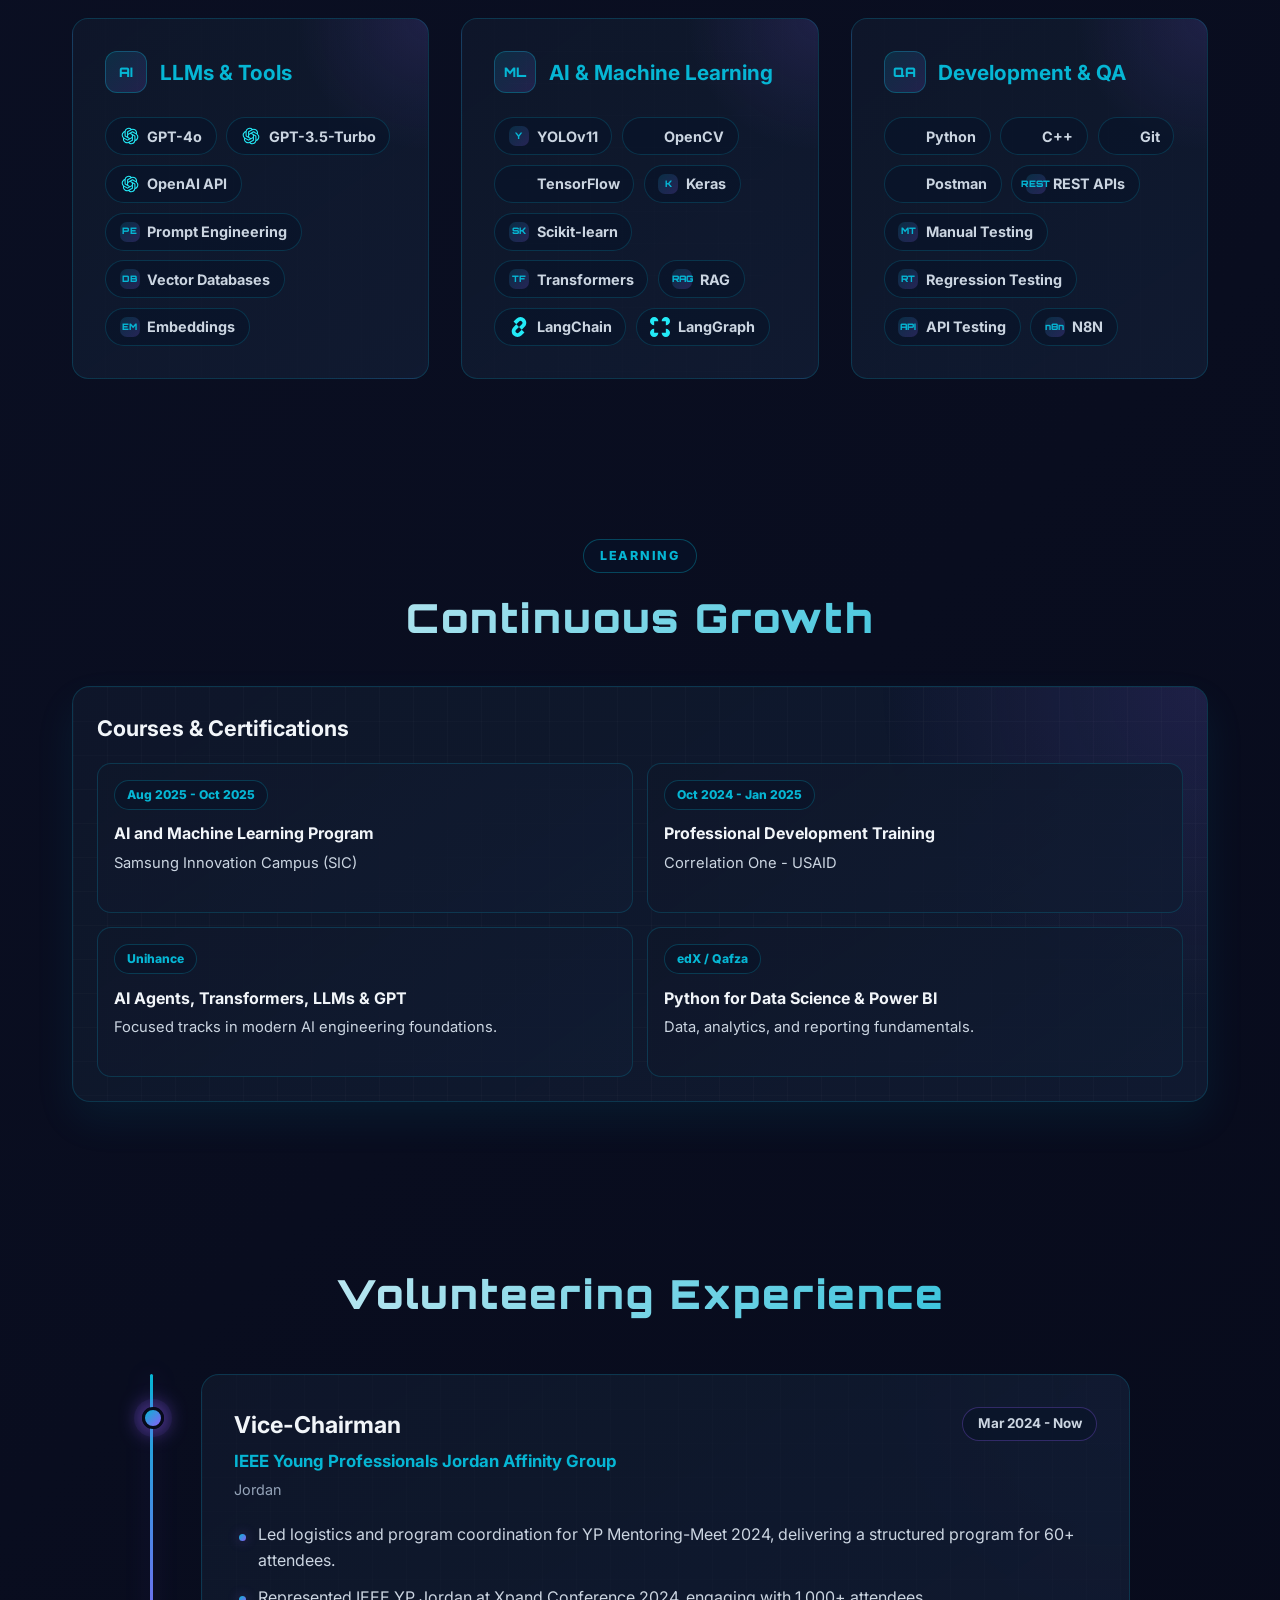
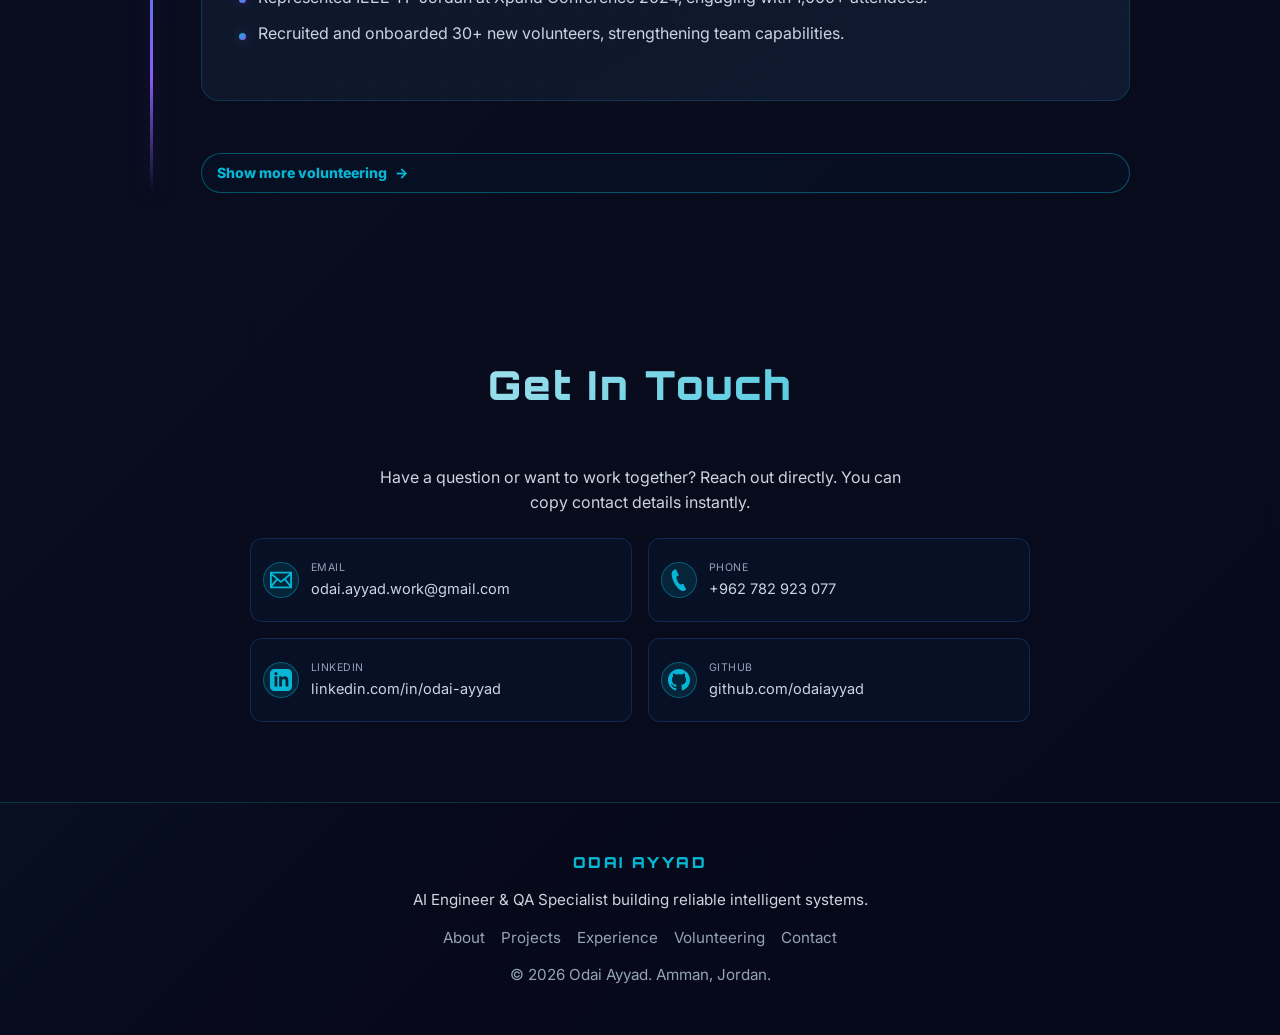
==== commit b4b626d0: "Use themed location map image" ====
--- a/index.html
+++ b/index.html
@@ -167,22 +167,11 @@
                     <span class="dashboard-meta">Amman, Jordan</span>
                 </div>
                 <div class="dashboard-map" aria-label="Themed map showing Amman, Jordan">
-                    <div class="map-tile-layer" aria-hidden="true">
-                        <img src="https://a.basemaps.cartocdn.com/rastertiles/voyager/10/613/414.png" alt="" loading="lazy">
-                        <img src="https://b.basemaps.cartocdn.com/rastertiles/voyager/10/614/414.png" alt="" loading="lazy">
-                        <img src="https://c.basemaps.cartocdn.com/rastertiles/voyager/10/615/414.png" alt="" loading="lazy">
-                        <img src="https://a.basemaps.cartocdn.com/rastertiles/voyager/10/613/415.png" alt="" loading="lazy">
-                        <img src="https://b.basemaps.cartocdn.com/rastertiles/voyager/10/614/415.png" alt="" loading="lazy">
-                        <img src="https://c.basemaps.cartocdn.com/rastertiles/voyager/10/615/415.png" alt="" loading="lazy">
-                        <img src="https://a.basemaps.cartocdn.com/rastertiles/voyager/10/613/416.png" alt="" loading="lazy">
-                        <img src="https://b.basemaps.cartocdn.com/rastertiles/voyager/10/614/416.png" alt="" loading="lazy">
-                        <img src="https://c.basemaps.cartocdn.com/rastertiles/voyager/10/615/416.png" alt="" loading="lazy">
-                    </div>
+                    <img class="location-map-image" src="assets/location-map.webp" alt="" loading="lazy">
                     <div class="map-city-label" aria-hidden="true">
                         <span></span>
                         Amman
                     </div>
-                    <span class="map-attribution">© CARTO · OSM</span>
                 </div>
             </article>
 
--- a/css/styles.css
+++ b/css/styles.css
@@ -927,9 +927,9 @@
             inset: 0;
             z-index: 1;
             background:
-                radial-gradient(circle at 50% 54%, transparent 0 24%, rgba(3, 10, 24, 0.22) 56%, rgba(3, 10, 24, 0.5) 100%),
-                linear-gradient(135deg, rgba(6, 182, 212, 0.18), transparent 38%, rgba(139, 92, 246, 0.16));
-            mix-blend-mode: soft-light;
+                radial-gradient(circle at 50% 54%, transparent 0 25%, rgba(3, 10, 24, 0.18) 54%, rgba(3, 10, 24, 0.52) 100%),
+                linear-gradient(135deg, rgba(6, 182, 212, 0.22), transparent 40%, rgba(139, 92, 246, 0.16));
+            mix-blend-mode: screen;
             pointer-events: none;
         }
 
@@ -939,31 +939,21 @@
             inset: 0;
             z-index: 2;
             background:
-                linear-gradient(180deg, rgba(7, 10, 26, 0.08), rgba(7, 10, 26, 0.24)),
-                radial-gradient(circle at 50% 54%, transparent 0 28%, rgba(7, 10, 26, 0.2) 78%);
+                linear-gradient(180deg, rgba(7, 10, 26, 0.08), rgba(7, 10, 26, 0.22)),
+                radial-gradient(circle at 50% 54%, transparent 0 32%, rgba(7, 10, 26, 0.18) 78%);
             pointer-events: none;
         }
 
-        .map-tile-layer {
+        .location-map-image {
             position: absolute;
-            left: 50%;
-            top: 50%;
-            display: grid;
-            grid-template-columns: repeat(3, 1fr);
-            grid-template-rows: repeat(3, 1fr);
-            width: 136%;
-            height: 136%;
-            transform: translate(-50%, -50%) scale(1.08);
-            filter: invert(0.92) hue-rotate(150deg) saturate(1.65) brightness(0.58) contrast(1.25);
-            opacity: 0.96;
-            pointer-events: none;
-        }
-
-        .map-tile-layer img {
-            display: block;
+            inset: 0;
             width: 100%;
             height: 100%;
             object-fit: cover;
+            display: block;
+            filter: invert(1) hue-rotate(155deg) saturate(1.55) brightness(0.58) contrast(1.18);
+            opacity: 0.92;
+            pointer-events: none;
         }
 
         .map-city-label {
@@ -989,17 +979,6 @@
             border-radius: 999px;
             background: var(--primary-cyan);
             box-shadow: 0 0 0 6px rgba(6, 182, 212, 0.16), 0 0 18px var(--primary-cyan);
-        }
-
-        .map-attribution {
-            position: absolute;
-            right: 0.5rem;
-            bottom: 0.4rem;
-            z-index: 3;
-            color: rgba(203, 213, 225, 0.38);
-            font-size: 0.58rem;
-            letter-spacing: 0.04em;
-            pointer-events: none;
         }
 
         .contributions-card {
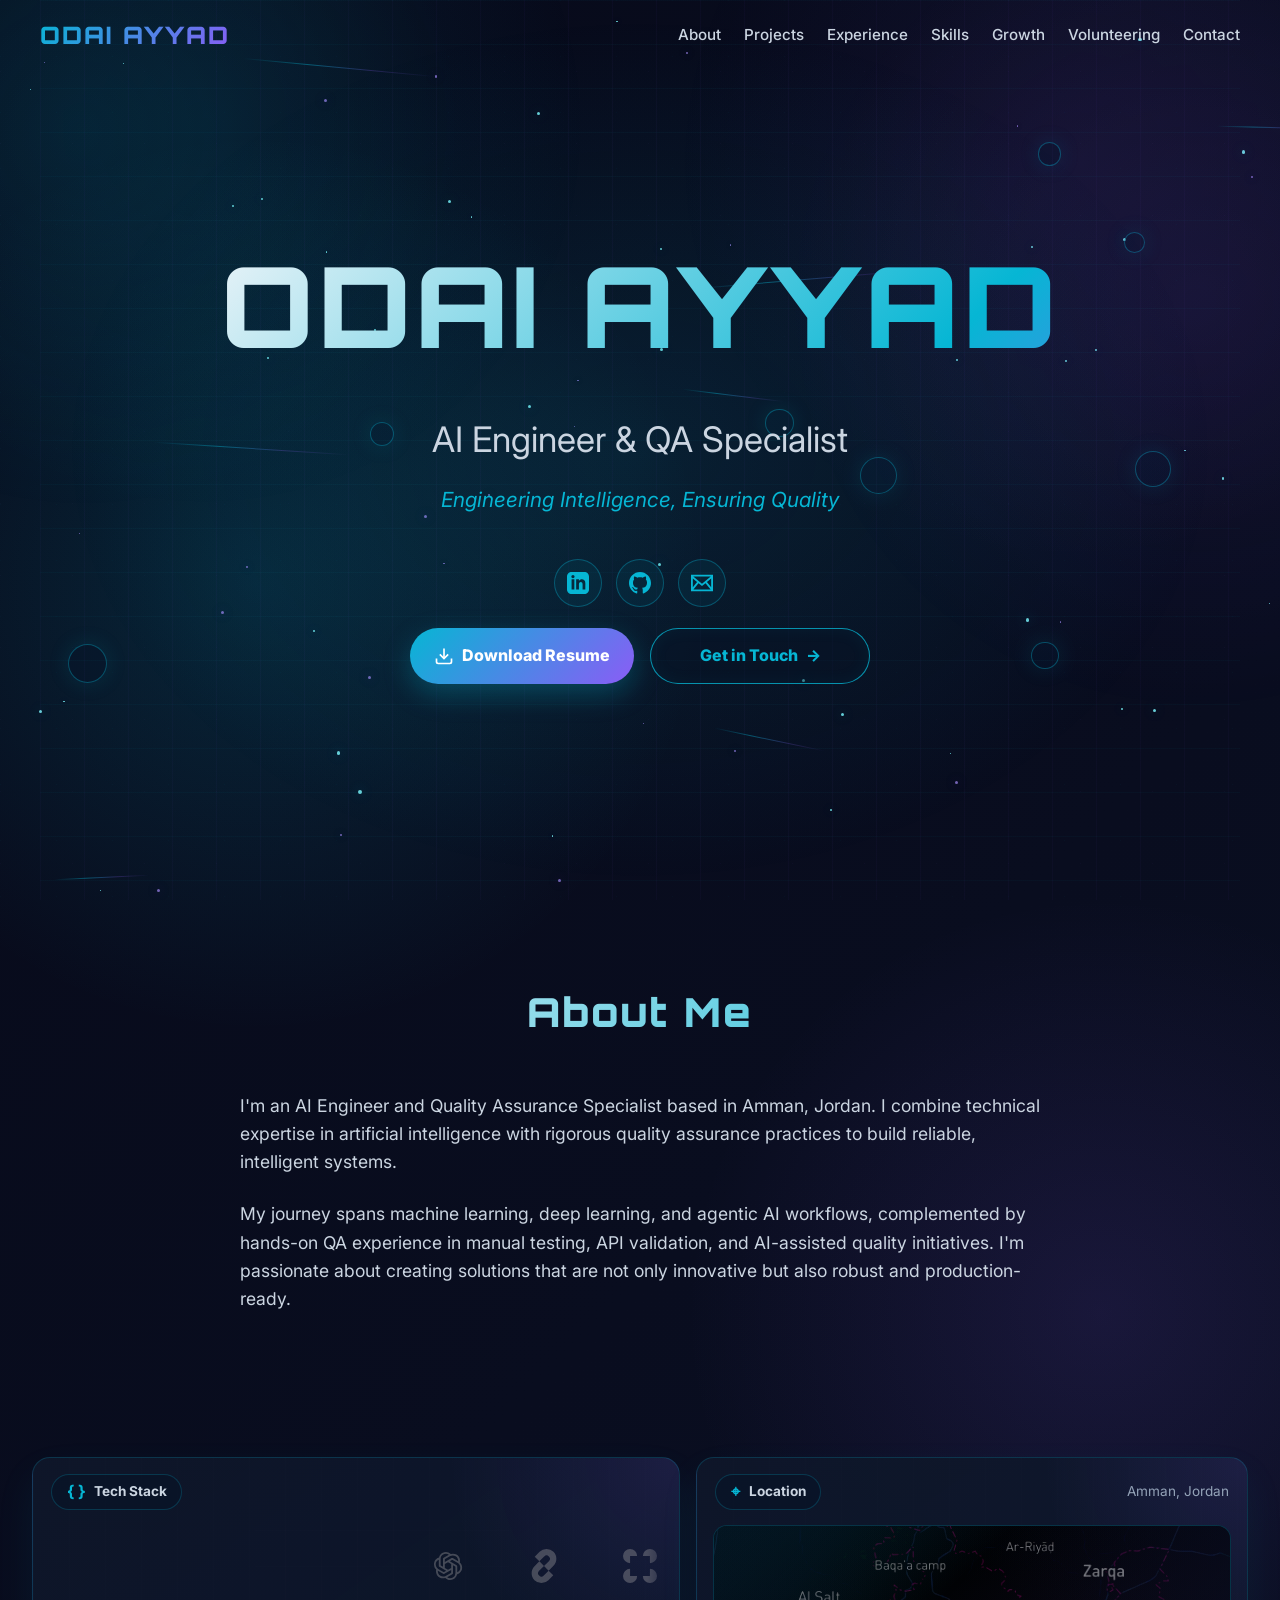
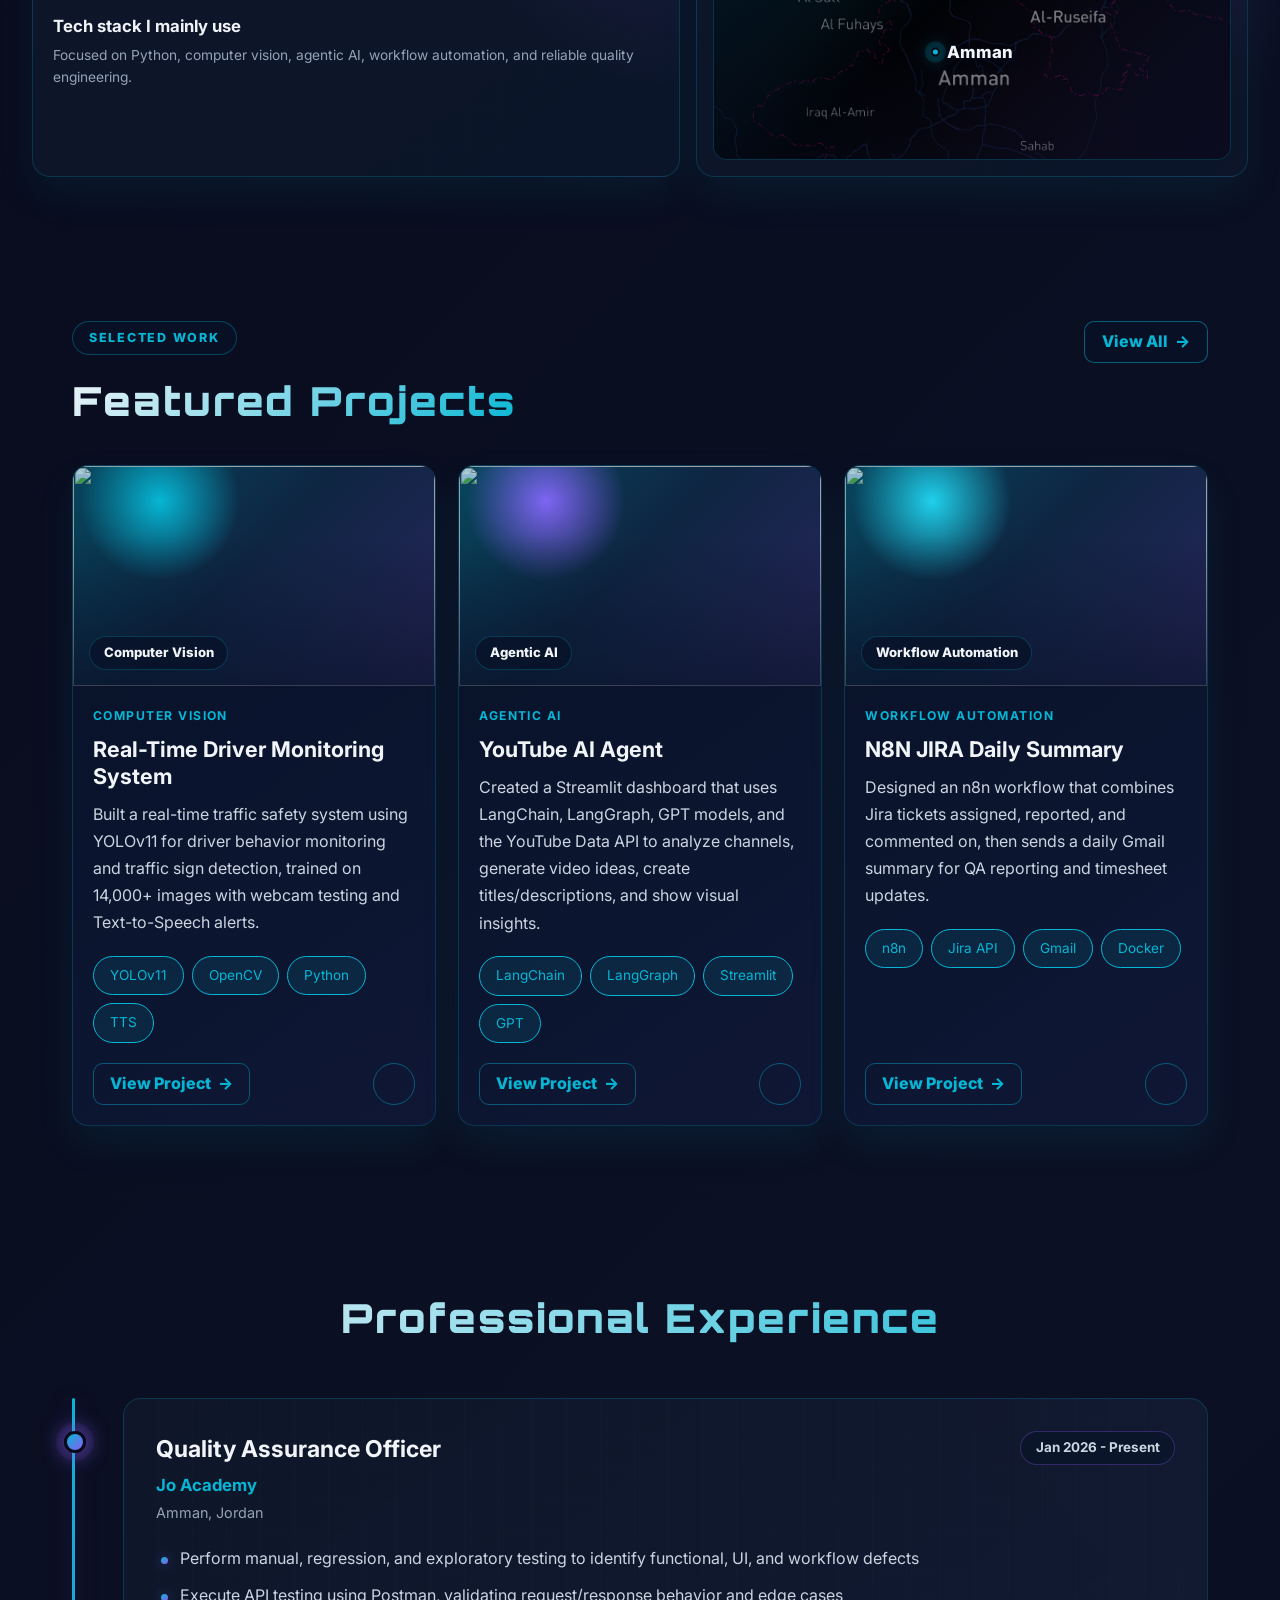
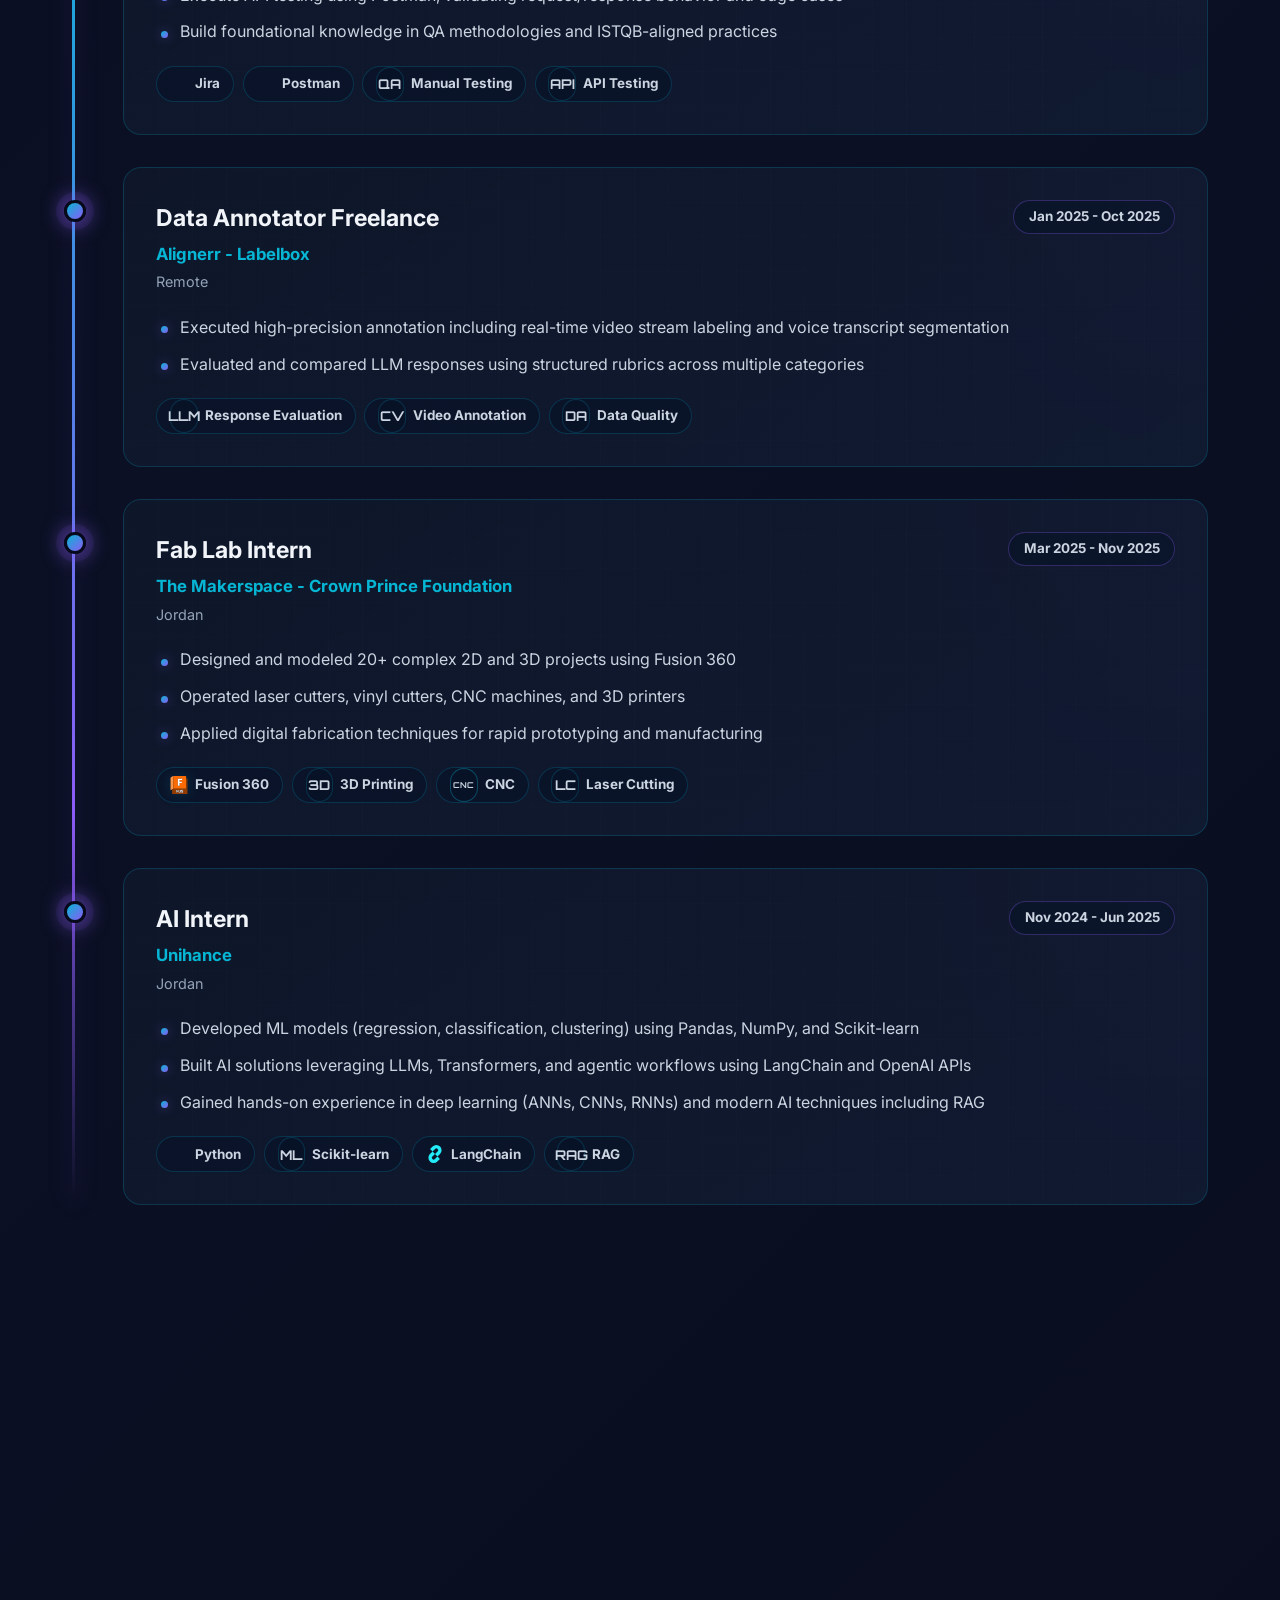
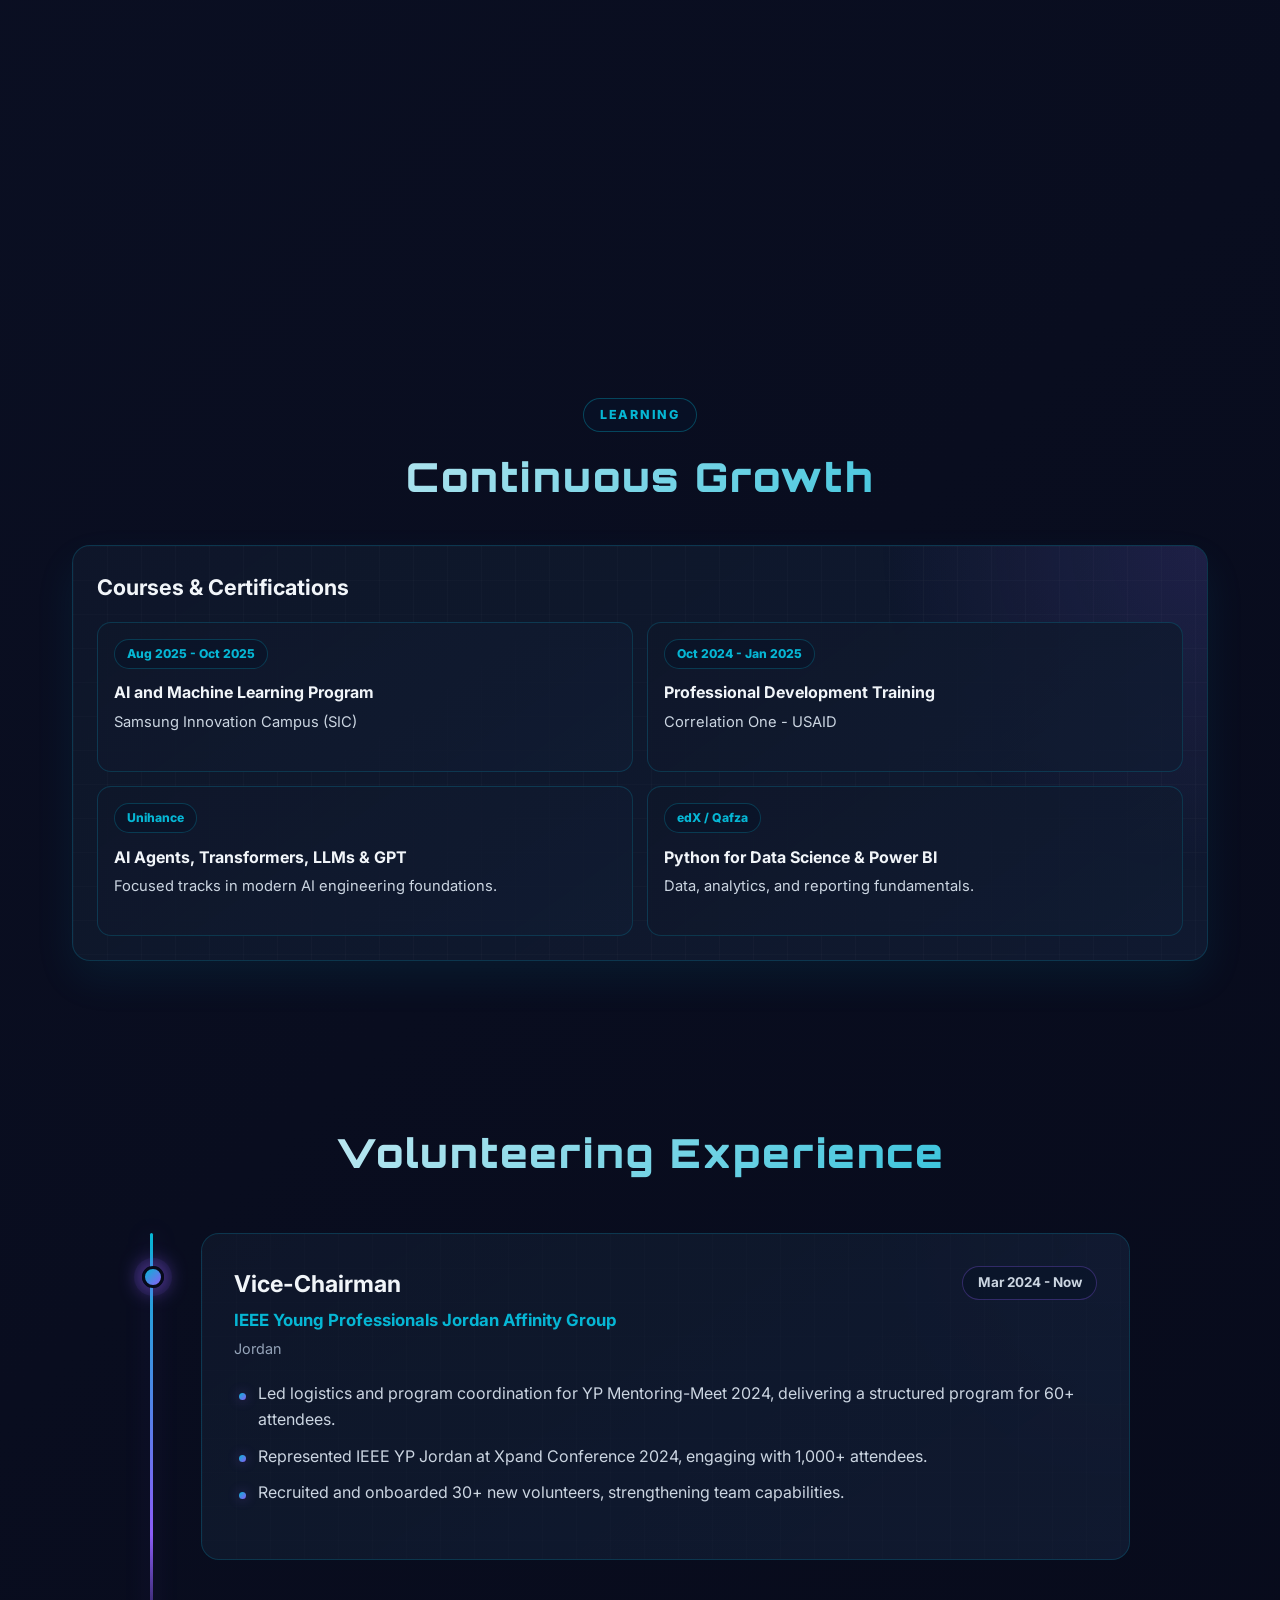
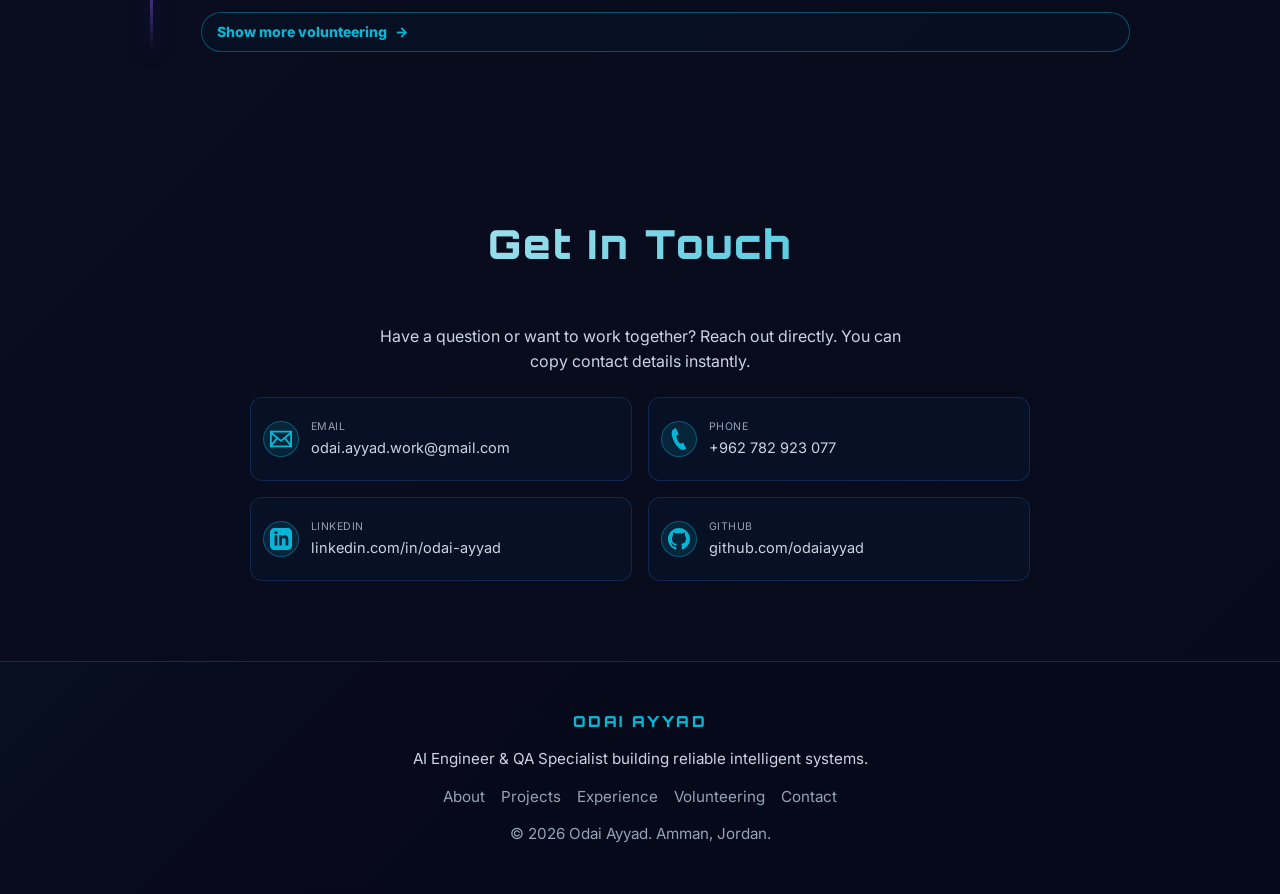
==== commit 21b4a789: "Remove contributions and pair tech map" ====
--- a/index.html
+++ b/index.html
@@ -114,50 +114,50 @@
 
     <!-- TECH STACK -->
     <section id="tech-stack" class="developer-dashboard" aria-label="Developer dashboard">
-        <article class="dashboard-card tech-dashboard-card">
-            <div class="dashboard-card-head">
-                <span class="dashboard-label">
-                    <span aria-hidden="true">{ }</span>
-                    Tech Stack
-                </span>
-            </div>
-            <div class="dashboard-tech-rail" aria-label="Primary technologies">
-                <div class="dashboard-tech-track">
-                    <div class="dashboard-tech-group">
-                        <span class="dashboard-tech-icon" title="Python"><i class="devicon-python-plain"></i></span>
-                        <span class="dashboard-tech-icon" title="TensorFlow"><i class="devicon-tensorflow-original"></i></span>
-                        <span class="dashboard-tech-icon" title="PyTorch"><i class="devicon-pytorch-original"></i></span>
-                        <span class="dashboard-tech-icon" title="OpenCV"><i class="devicon-opencv-plain"></i></span>
-                        <span class="dashboard-tech-icon" title="OpenAI"><img class="brand-icon" src="assets/icons/openai.svg" alt=""></span>
-                        <span class="dashboard-tech-icon" title="LangChain"><img class="brand-icon" src="assets/icons/langchain.svg" alt=""></span>
-                        <span class="dashboard-tech-icon" title="LangGraph"><img class="brand-icon" src="assets/icons/langgraph.svg" alt=""></span>
-                        <span class="dashboard-tech-icon" title="Postman"><i class="devicon-postman-plain"></i></span>
-                        <span class="dashboard-tech-icon" title="Jira"><i class="devicon-jira-plain"></i></span>
-                        <span class="dashboard-tech-icon" title="Docker"><i class="devicon-docker-plain"></i></span>
-                        <span class="dashboard-tech-icon" title="Git"><i class="devicon-git-plain"></i></span>
-                    </div>
-                    <div class="dashboard-tech-group" aria-hidden="true">
-                        <span class="dashboard-tech-icon"><i class="devicon-python-plain"></i></span>
-                        <span class="dashboard-tech-icon"><i class="devicon-tensorflow-original"></i></span>
-                        <span class="dashboard-tech-icon"><i class="devicon-pytorch-original"></i></span>
-                        <span class="dashboard-tech-icon"><i class="devicon-opencv-plain"></i></span>
-                        <span class="dashboard-tech-icon"><img class="brand-icon" src="assets/icons/openai.svg" alt=""></span>
-                        <span class="dashboard-tech-icon"><img class="brand-icon" src="assets/icons/langchain.svg" alt=""></span>
-                        <span class="dashboard-tech-icon"><img class="brand-icon" src="assets/icons/langgraph.svg" alt=""></span>
-                        <span class="dashboard-tech-icon"><i class="devicon-postman-plain"></i></span>
-                        <span class="dashboard-tech-icon"><i class="devicon-jira-plain"></i></span>
-                        <span class="dashboard-tech-icon"><i class="devicon-docker-plain"></i></span>
-                        <span class="dashboard-tech-icon"><i class="devicon-git-plain"></i></span>
-                    </div>
-                </div>
-            </div>
-            <div class="dashboard-copy">
-                <h2>Tech stack I mainly use</h2>
-                <p>Focused on Python, computer vision, agentic AI, workflow automation, and reliable quality engineering.</p>
-            </div>
-        </article>
-
-        <div class="dashboard-lower-grid">
+        <div class="dashboard-main-grid">
+            <article class="dashboard-card tech-dashboard-card">
+                <div class="dashboard-card-head">
+                    <span class="dashboard-label">
+                        <span aria-hidden="true">{ }</span>
+                        Tech Stack
+                    </span>
+                </div>
+                <div class="dashboard-tech-rail" aria-label="Primary technologies">
+                    <div class="dashboard-tech-track">
+                        <div class="dashboard-tech-group">
+                            <span class="dashboard-tech-icon" title="Python"><i class="devicon-python-plain"></i></span>
+                            <span class="dashboard-tech-icon" title="TensorFlow"><i class="devicon-tensorflow-original"></i></span>
+                            <span class="dashboard-tech-icon" title="PyTorch"><i class="devicon-pytorch-original"></i></span>
+                            <span class="dashboard-tech-icon" title="OpenCV"><i class="devicon-opencv-plain"></i></span>
+                            <span class="dashboard-tech-icon" title="OpenAI"><img class="brand-icon" src="assets/icons/openai.svg" alt=""></span>
+                            <span class="dashboard-tech-icon" title="LangChain"><img class="brand-icon" src="assets/icons/langchain.svg" alt=""></span>
+                            <span class="dashboard-tech-icon" title="LangGraph"><img class="brand-icon" src="assets/icons/langgraph.svg" alt=""></span>
+                            <span class="dashboard-tech-icon" title="Postman"><i class="devicon-postman-plain"></i></span>
+                            <span class="dashboard-tech-icon" title="Jira"><i class="devicon-jira-plain"></i></span>
+                            <span class="dashboard-tech-icon" title="Docker"><i class="devicon-docker-plain"></i></span>
+                            <span class="dashboard-tech-icon" title="Git"><i class="devicon-git-plain"></i></span>
+                        </div>
+                        <div class="dashboard-tech-group" aria-hidden="true">
+                            <span class="dashboard-tech-icon"><i class="devicon-python-plain"></i></span>
+                            <span class="dashboard-tech-icon"><i class="devicon-tensorflow-original"></i></span>
+                            <span class="dashboard-tech-icon"><i class="devicon-pytorch-original"></i></span>
+                            <span class="dashboard-tech-icon"><i class="devicon-opencv-plain"></i></span>
+                            <span class="dashboard-tech-icon"><img class="brand-icon" src="assets/icons/openai.svg" alt=""></span>
+                            <span class="dashboard-tech-icon"><img class="brand-icon" src="assets/icons/langchain.svg" alt=""></span>
+                            <span class="dashboard-tech-icon"><img class="brand-icon" src="assets/icons/langgraph.svg" alt=""></span>
+                            <span class="dashboard-tech-icon"><i class="devicon-postman-plain"></i></span>
+                            <span class="dashboard-tech-icon"><i class="devicon-jira-plain"></i></span>
+                            <span class="dashboard-tech-icon"><i class="devicon-docker-plain"></i></span>
+                            <span class="dashboard-tech-icon"><i class="devicon-git-plain"></i></span>
+                        </div>
+                    </div>
+                </div>
+                <div class="dashboard-copy">
+                    <h2>Tech stack I mainly use</h2>
+                    <p>Focused on Python, computer vision, agentic AI, workflow automation, and reliable quality engineering.</p>
+                </div>
+            </article>
+
             <article class="dashboard-card location-dashboard-card">
                 <div class="dashboard-card-head">
                     <span class="dashboard-label">
@@ -173,23 +173,6 @@
                         Amman
                     </div>
                 </div>
-            </article>
-
-            <article class="dashboard-card contributions-card">
-                <div class="dashboard-card-head">
-                    <span class="dashboard-label">
-                        <i class="devicon-github-original" aria-hidden="true"></i>
-                        GitHub Contributions
-                    </span>
-                    <a class="dashboard-meta contribution-total" id="contributionTotal" href="https://github.com/OdaiAyyad" target="_blank" rel="noopener">
-                        Loading...
-                    </a>
-                </div>
-                <div class="contribution-calendar" id="contributionCalendar" aria-label="GitHub contribution calendar">
-                    <div class="contribution-loading">Loading contribution activity...</div>
-                </div>
-                <p class="contribution-caption">Build, test, automate, repeat.</p>
-                <div class="contribution-tooltip" id="contributionTooltip" role="tooltip" hidden></div>
             </article>
         </div>
     </section>
--- a/css/styles.css
+++ b/css/styles.css
@@ -802,8 +802,15 @@
             text-decoration: none;
         }
 
+        .dashboard-main-grid {
+            display: grid;
+            grid-template-columns: minmax(0, 1.08fr) minmax(340px, 0.92fr);
+            gap: 1rem;
+            align-items: stretch;
+        }
+
         .tech-dashboard-card {
-            min-height: 205px;
+            min-height: 320px;
             padding-bottom: 1rem;
         }
 
@@ -811,7 +818,7 @@
             position: relative;
             z-index: 1;
             overflow: hidden;
-            padding: 1.15rem 0 0.85rem;
+            padding: 2.2rem 0 1.6rem;
             mask-image: linear-gradient(90deg, transparent, black 5%, black 95%, transparent);
         }
 
@@ -865,7 +872,7 @@
         .dashboard-copy {
             position: relative;
             z-index: 1;
-            padding: 0 1.25rem;
+            padding: 0 1.25rem 1.2rem;
         }
 
         .dashboard-copy h2 {
@@ -879,16 +886,8 @@
             font-size: 0.86rem;
         }
 
-        .dashboard-lower-grid {
-            display: grid;
-            grid-template-columns: minmax(280px, 0.55fr) minmax(0, 1.45fr);
-            gap: 1rem;
-            margin-top: 1rem;
-        }
-
-        .location-dashboard-card,
-        .contributions-card {
-            min-height: 240px;
+        .location-dashboard-card {
+            min-height: 320px;
         }
 
         .brand-icon {
@@ -981,92 +980,6 @@
             box-shadow: 0 0 0 6px rgba(6, 182, 212, 0.16), 0 0 18px var(--primary-cyan);
         }
 
-        .contributions-card {
-            display: flex;
-            flex-direction: column;
-        }
-
-        .contribution-total {
-            color: var(--text-secondary);
-            font-weight: 700;
-            white-space: nowrap;
-            transition: color 0.25s ease;
-        }
-
-        .contribution-total:hover {
-            color: var(--primary-cyan);
-        }
-
-        .contribution-calendar {
-            --contribution-day-size: clamp(12px, 0.86vw, 14px);
-            position: relative;
-            z-index: 1;
-            display: grid;
-            grid-template-rows: repeat(7, var(--contribution-day-size));
-            grid-auto-flow: column;
-            grid-auto-columns: var(--contribution-day-size);
-            gap: 3px;
-            margin: 1.1rem 1.15rem 0.35rem;
-            padding-bottom: 0;
-            overflow-x: auto;
-            scrollbar-width: none;
-        }
-
-        .contribution-calendar::-webkit-scrollbar {
-            display: none;
-        }
-
-        .contribution-day {
-            width: var(--contribution-day-size);
-            height: var(--contribution-day-size);
-            border: 1px solid rgba(148, 163, 184, 0.11);
-            border-radius: 3px;
-            background: rgba(30, 41, 59, 0.42);
-            cursor: pointer;
-            transition: transform 0.15s ease, border-color 0.15s ease, box-shadow 0.15s ease;
-        }
-
-        .contribution-day:hover {
-            z-index: 2;
-            transform: scale(1.35);
-            border-color: rgba(241, 245, 249, 0.7);
-            box-shadow: 0 0 12px rgba(6, 182, 212, 0.42);
-        }
-
-        .contribution-day.level-1 {
-            background: rgba(8, 145, 178, 0.34);
-        }
-
-        .contribution-day.level-2 {
-            background: rgba(14, 165, 233, 0.58);
-        }
-
-        .contribution-day.level-3 {
-            background: rgba(6, 182, 212, 0.85);
-        }
-
-        .contribution-day.level-4 {
-            background: linear-gradient(135deg, var(--primary-cyan), var(--primary-violet));
-        }
-
-        .contribution-loading,
-        .contribution-error {
-            grid-row: 1 / -1;
-            align-self: center;
-            color: var(--text-muted);
-            font-size: 0.88rem;
-            white-space: nowrap;
-        }
-
-        .contribution-caption {
-            position: relative;
-            z-index: 1;
-            margin: 0.35rem 1.15rem 0.9rem;
-            color: var(--text-muted);
-            font-size: 0.9rem;
-            font-weight: 700;
-        }
-
         @keyframes dashboardTechFlow {
             to {
                 transform: translateX(-50%);
@@ -1077,19 +990,6 @@
             .dashboard-tech-track {
                 animation: none;
             }
-        }
-
-        .contribution-tooltip {
-            position: fixed;
-            z-index: 30000;
-            padding: 0.45rem 0.65rem;
-            border: 1px solid rgba(6, 182, 212, 0.34);
-            border-radius: 8px;
-            background: rgba(7, 10, 26, 0.94);
-            color: var(--text-primary);
-            font-size: 0.76rem;
-            box-shadow: 0 8px 24px rgba(2, 6, 23, 0.45);
-            pointer-events: none;
         }
 
         /* ===== PROJECTS ===== */
@@ -1937,7 +1837,7 @@
         }
 
         @media (max-width: 900px) {
-            .dashboard-lower-grid {
+            .dashboard-main-grid {
                 grid-template-columns: 1fr;
             }
 
@@ -2058,13 +1958,9 @@
                 flex-wrap: wrap;
             }
 
-            .location-dashboard-card,
-            .contributions-card {
+            .tech-dashboard-card,
+            .location-dashboard-card {
                 min-height: 255px;
-            }
-
-            .contribution-calendar {
-                margin-inline: 1rem;
             }
 
             .learning-list {
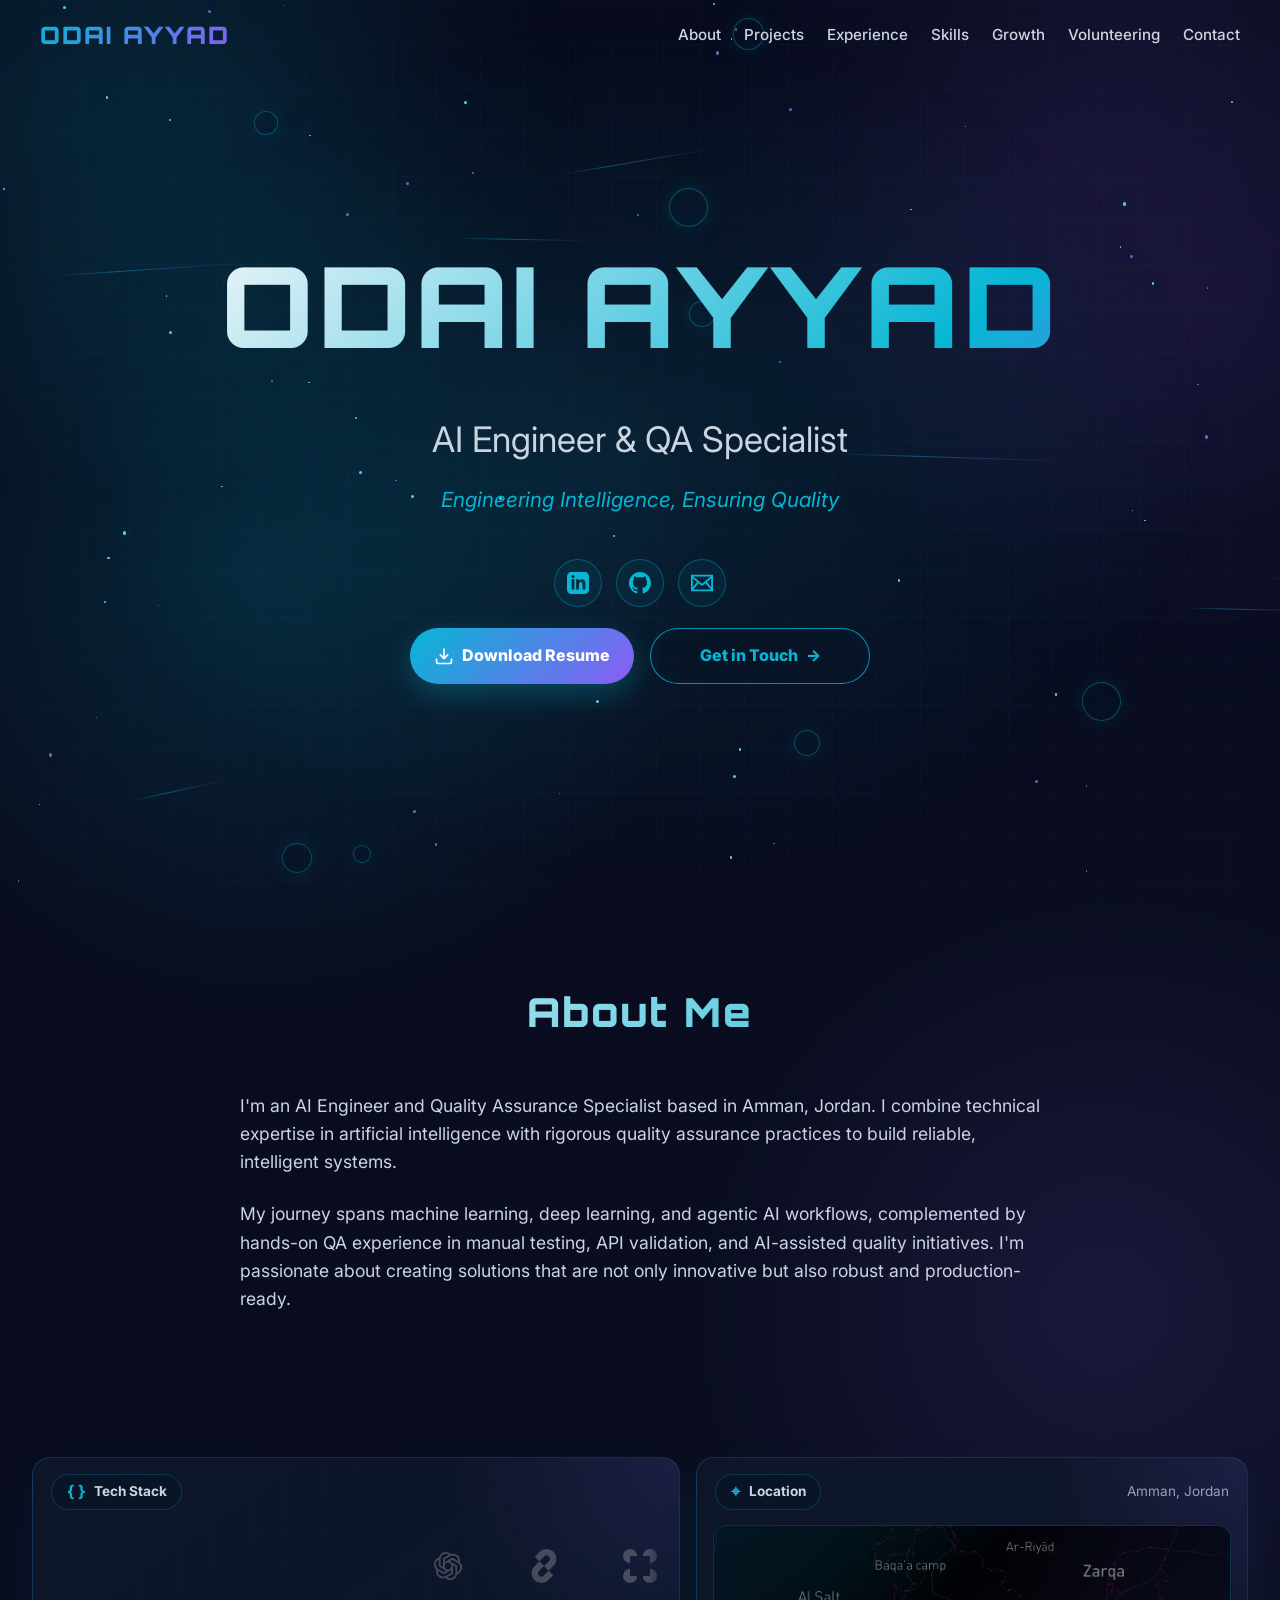
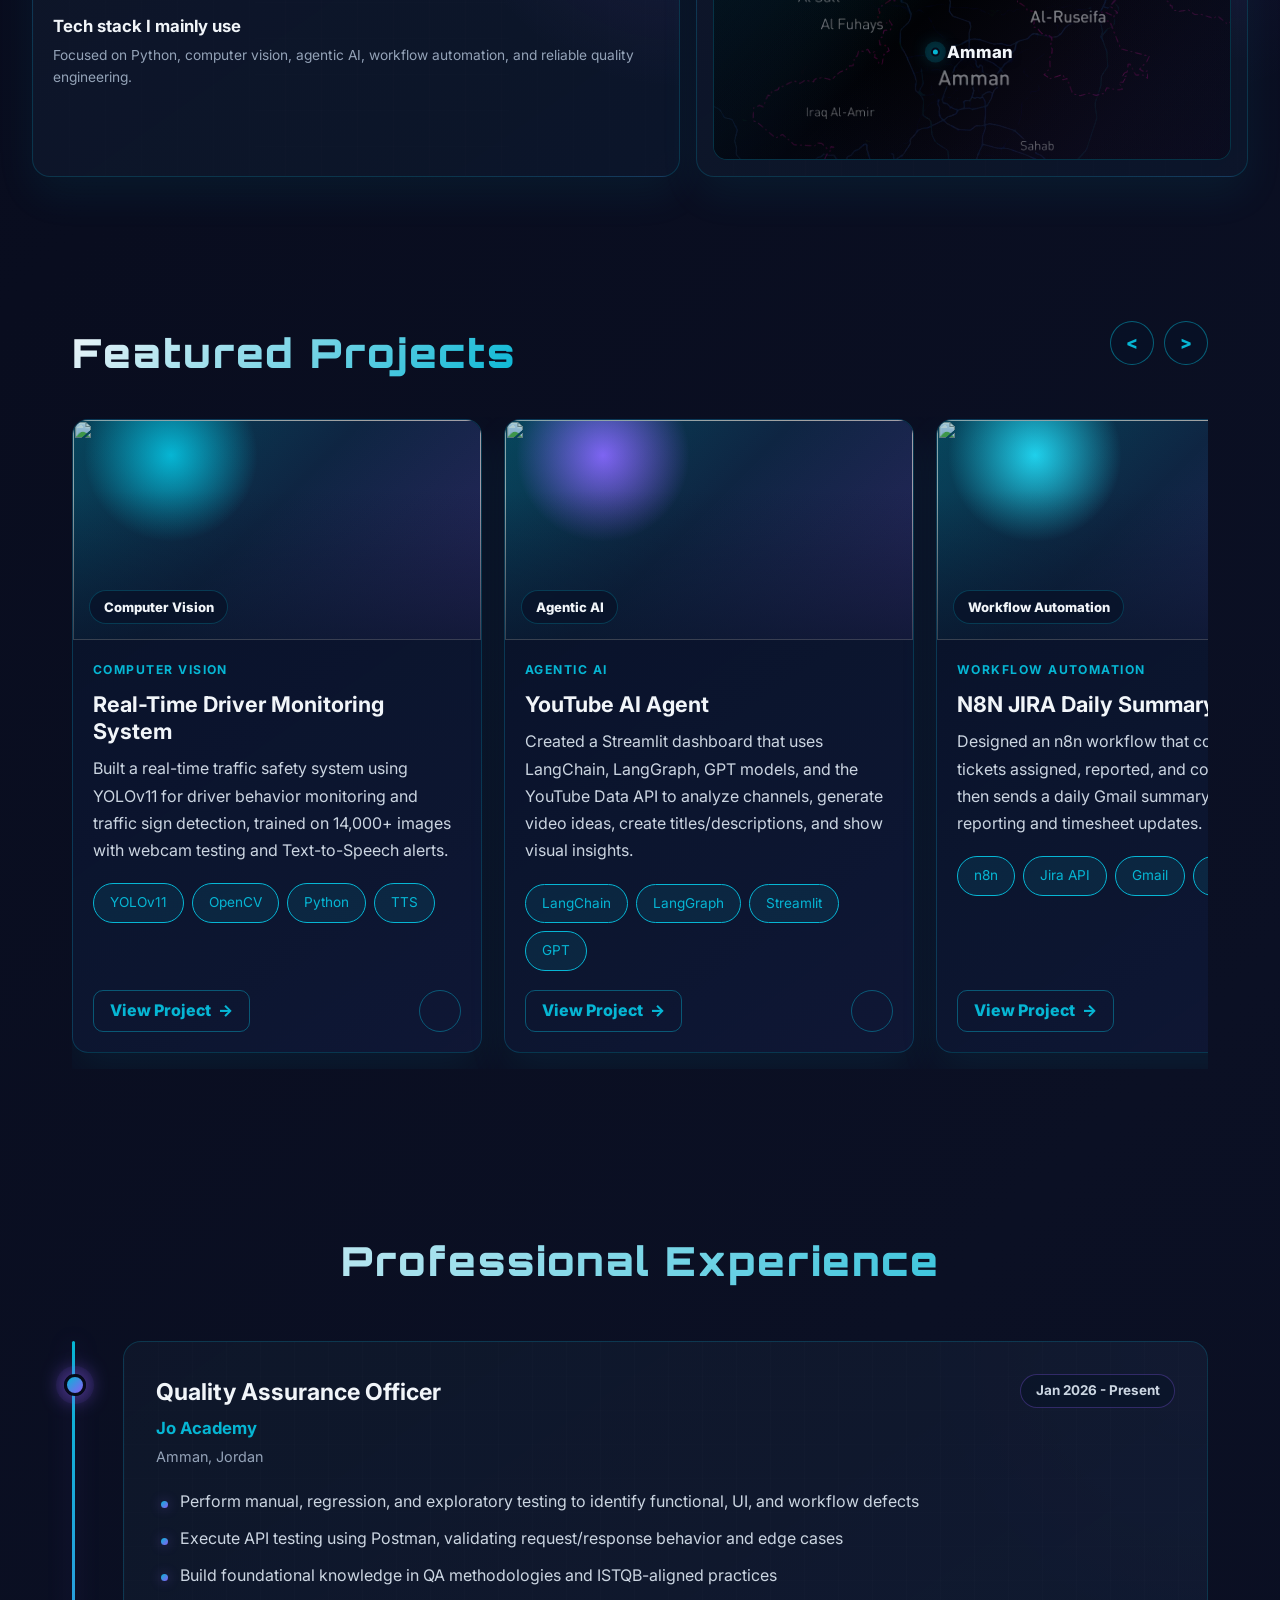
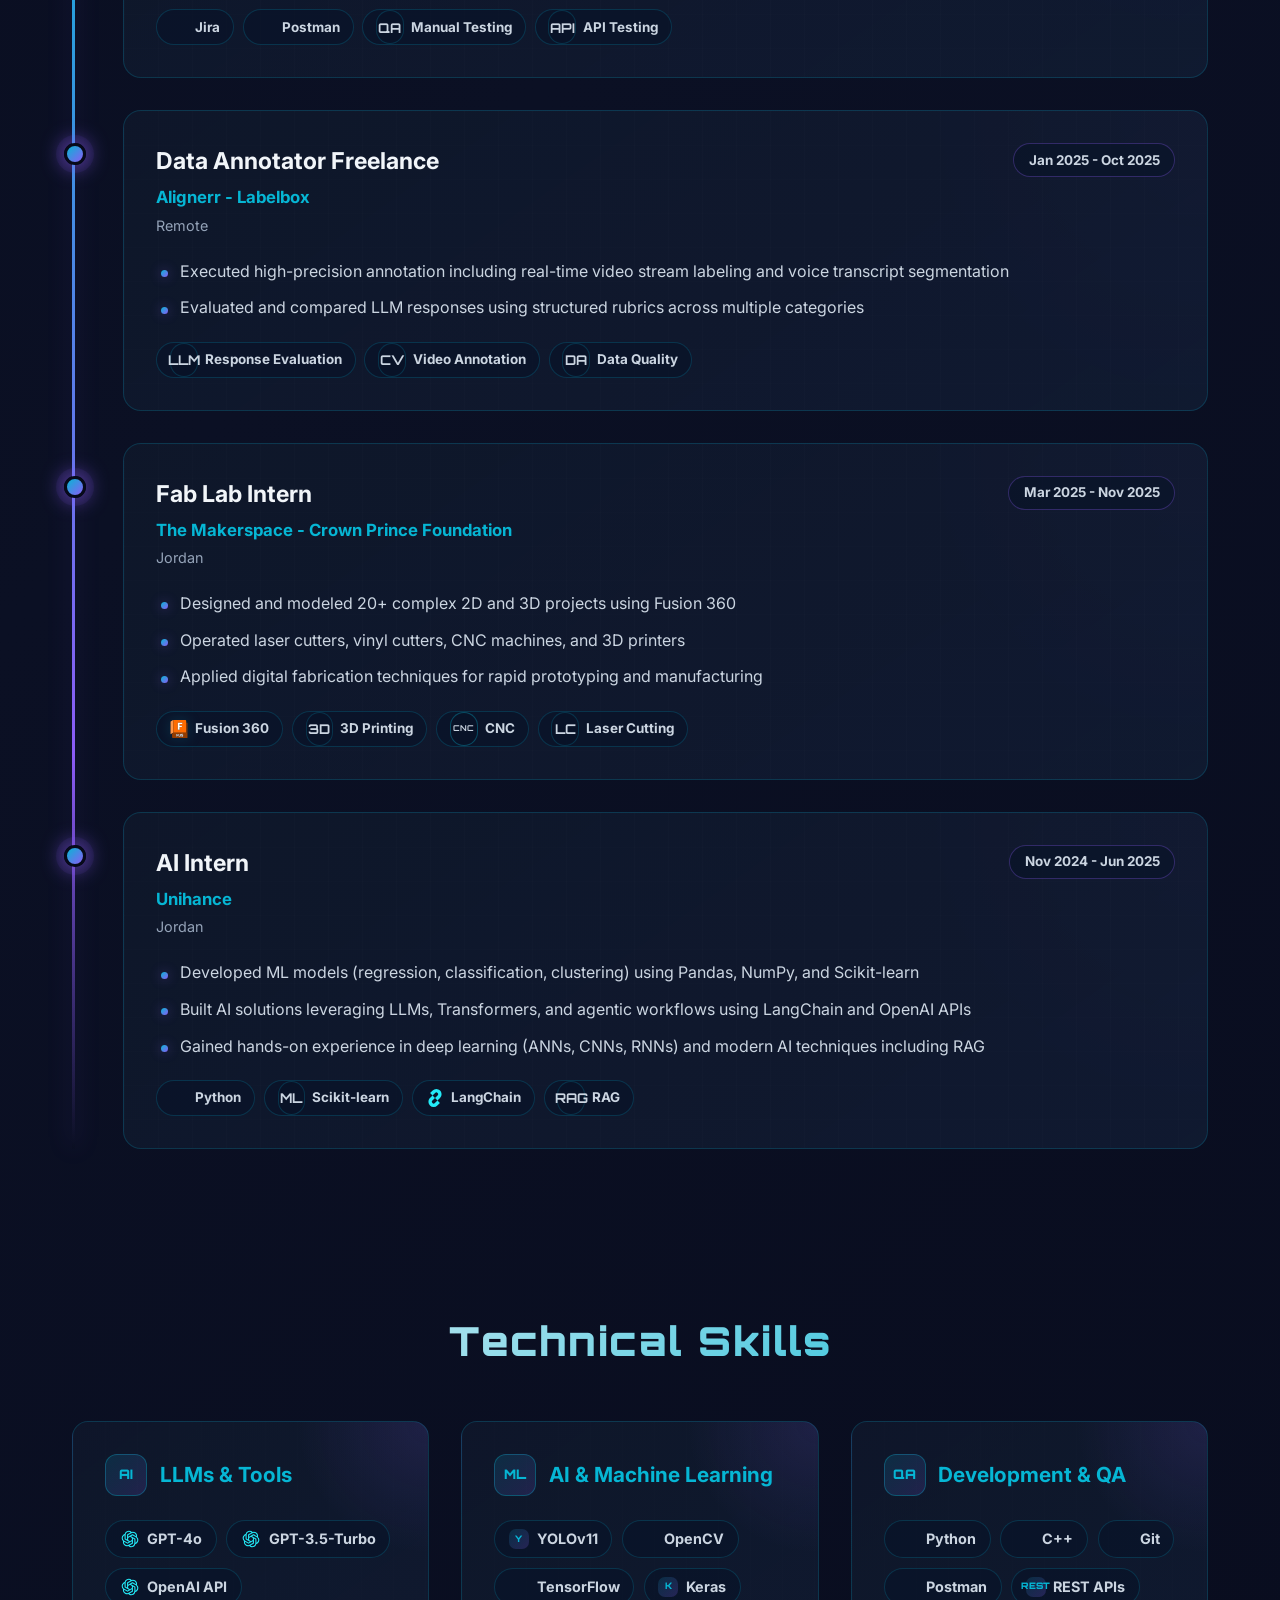
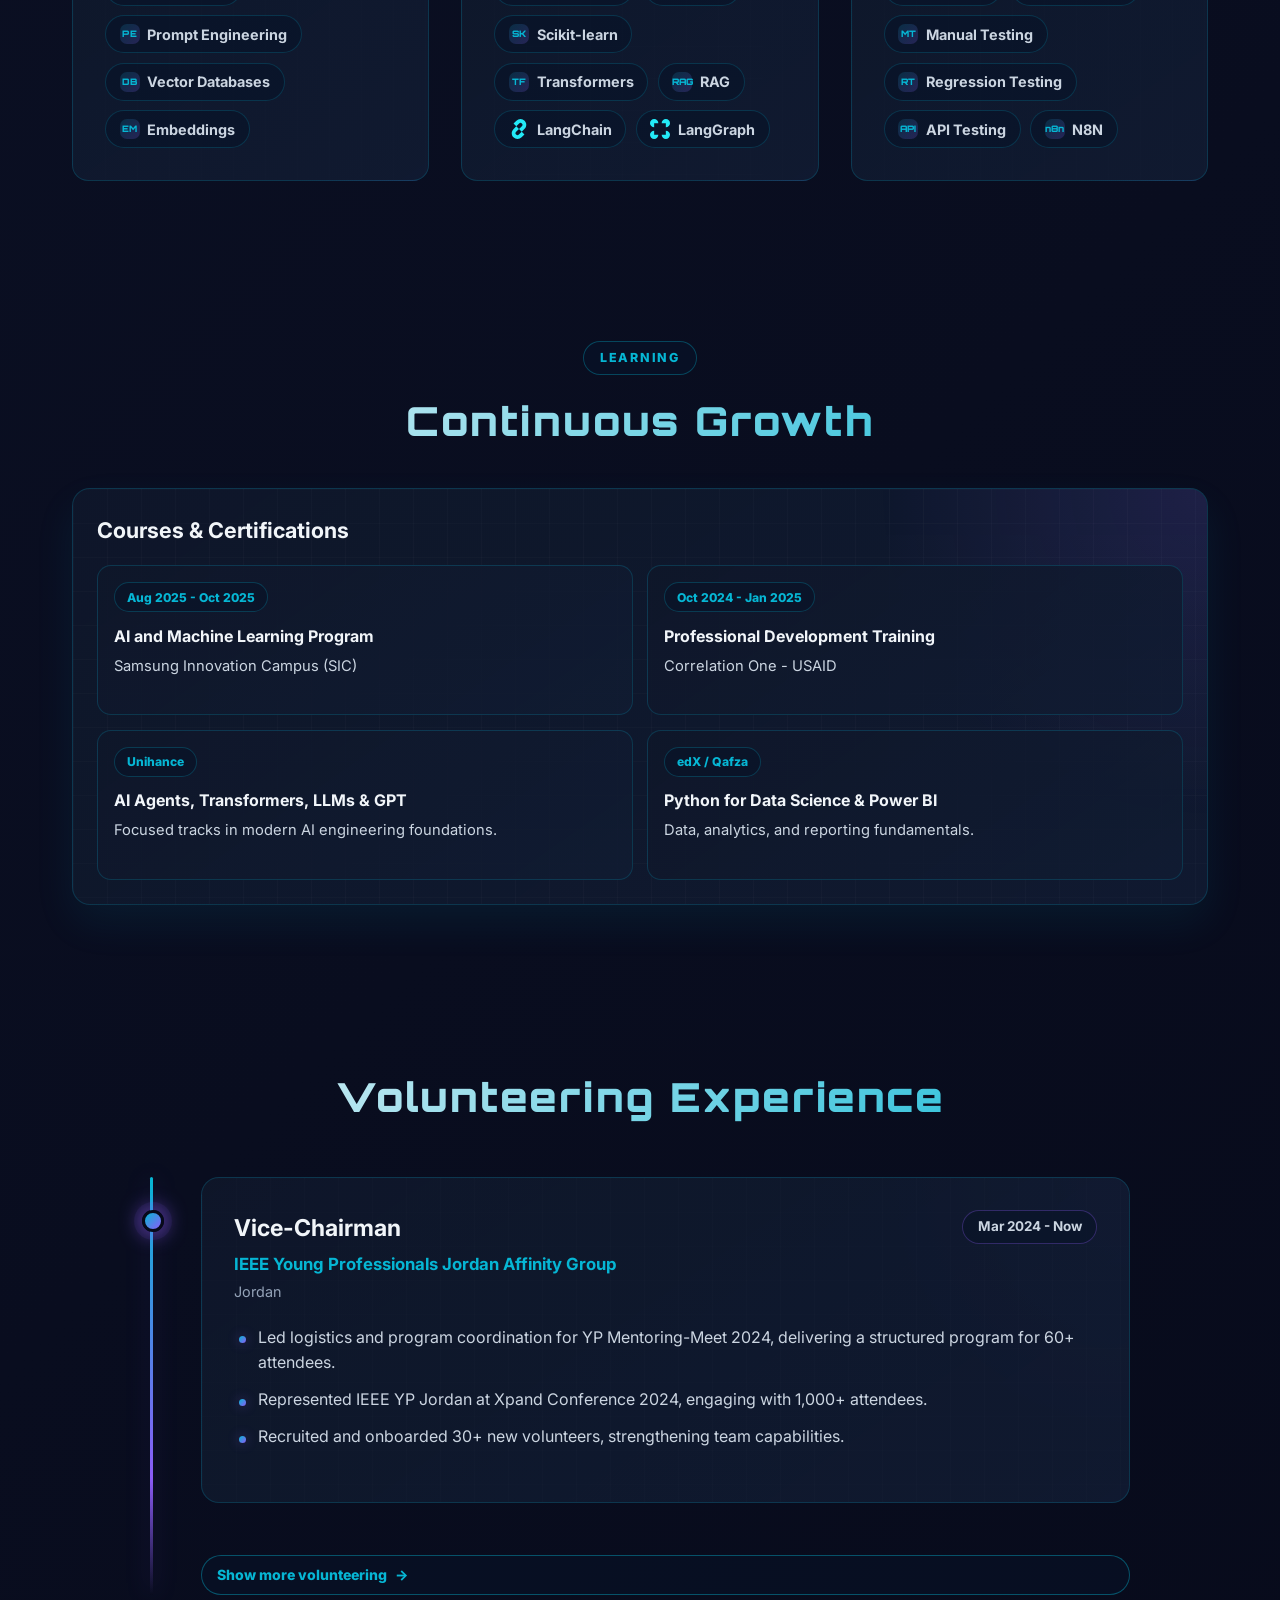
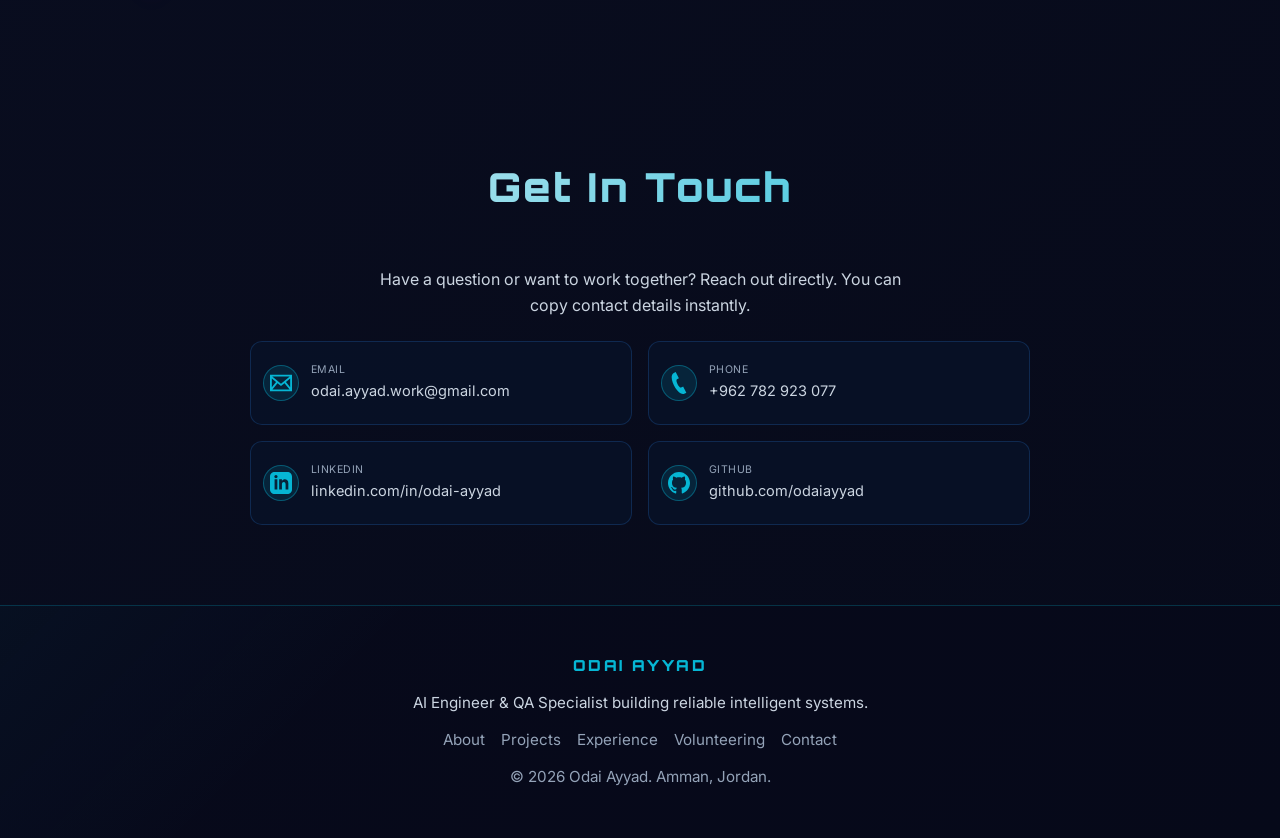
==== commit d7e9be7f: "Convert projects to horizontal carousel" ====
--- a/index.html
+++ b/index.html
@@ -180,14 +180,15 @@
     <!-- PROJECTS -->
     <section id="projects">
         <div class="projects-heading">
-            <div>
-                <span class="section-kicker">Selected Work</span>
-                <h2 class="section-title">Featured Projects</h2>
-            </div>
-            <button class="project-view-toggle" id="projectViewToggle" type="button" aria-expanded="false">
-                View All
-                <span aria-hidden="true">-&gt;</span>
-            </button>
+            <h2 class="section-title">Featured Projects</h2>
+            <div class="project-carousel-controls" aria-label="Project carousel controls">
+                <button class="project-scroll-btn" id="projectScrollPrev" type="button" aria-label="Scroll projects left">
+                    <span aria-hidden="true">&lt;</span>
+                </button>
+                <button class="project-scroll-btn" id="projectScrollNext" type="button" aria-label="Scroll projects right">
+                    <span aria-hidden="true">&gt;</span>
+                </button>
+            </div>
         </div>
         <div class="projects-grid" id="projectsGrid" aria-live="polite"></div>
     </section>
--- a/css/styles.css
+++ b/css/styles.css
@@ -1006,23 +1006,29 @@
             margin-bottom: 0;
         }
 
-        .project-view-toggle {
-            display: inline-flex;
-            align-items: center;
-            gap: 0.45rem;
-            min-height: 42px;
-            padding: 0 1.05rem;
+        .project-carousel-controls {
+            display: flex;
+            align-items: center;
+            gap: 0.65rem;
+        }
+
+        .project-scroll-btn {
+            display: grid;
+            place-items: center;
+            width: 44px;
+            height: 44px;
             border: 1px solid rgba(6, 182, 212, 0.48);
-            border-radius: 10px;
+            border-radius: 999px;
             background: rgba(8, 19, 40, 0.62);
             color: var(--primary-cyan);
             font: inherit;
+            font-size: 1.1rem;
             font-weight: 800;
             cursor: pointer;
             transition: transform 0.25s ease, border-color 0.25s ease, background 0.25s ease, color 0.25s ease;
         }
 
-        .project-view-toggle:hover {
+        .project-scroll-btn:hover {
             transform: translateY(-2px);
             border-color: var(--primary-cyan);
             background: rgba(6, 182, 212, 0.12);
@@ -1030,16 +1036,27 @@
         }
 
         .projects-grid {
-            display: grid;
-            grid-template-columns: repeat(3, minmax(0, 1fr));
+            display: flex;
             gap: 1.4rem;
+            overflow-x: auto;
+            overflow-y: hidden;
+            scroll-behavior: smooth;
+            scroll-snap-type: x mandatory;
+            scrollbar-width: none;
+            padding: 0.15rem 0 1rem;
+        }
+
+        .projects-grid::-webkit-scrollbar {
+            display: none;
         }
 
         .project-card {
+            flex: 0 0 clamp(320px, 32vw, 430px);
             min-height: 100%;
             display: flex;
             flex-direction: column;
             overflow: hidden;
+            scroll-snap-align: start;
             border: 1px solid rgba(6, 182, 212, 0.22);
             border-radius: 16px;
             background: linear-gradient(145deg, rgba(8, 19, 40, 0.96), rgba(16, 24, 55, 0.9));
@@ -1830,8 +1847,8 @@
 
         /* ===== RESPONSIVE ===== */
         @media (max-width: 1024px) {
-            .projects-grid {
-                grid-template-columns: repeat(2, minmax(0, 1fr));
+            .project-card {
+                flex-basis: clamp(300px, 44vw, 390px);
             }
 
         }
@@ -1975,18 +1992,15 @@
             }
 
             .projects-heading {
-                flex-direction: column;
                 align-items: center;
-                text-align: center;
             }
 
             .projects-heading .section-title {
-                text-align: center;
-            }
-
-            .projects-grid {
-                grid-template-columns: 1fr;
-                gap: 1rem;
+                text-align: left;
+            }
+
+            .project-card {
+                flex-basis: min(86vw, 360px);
             }
 
             .project-visual {
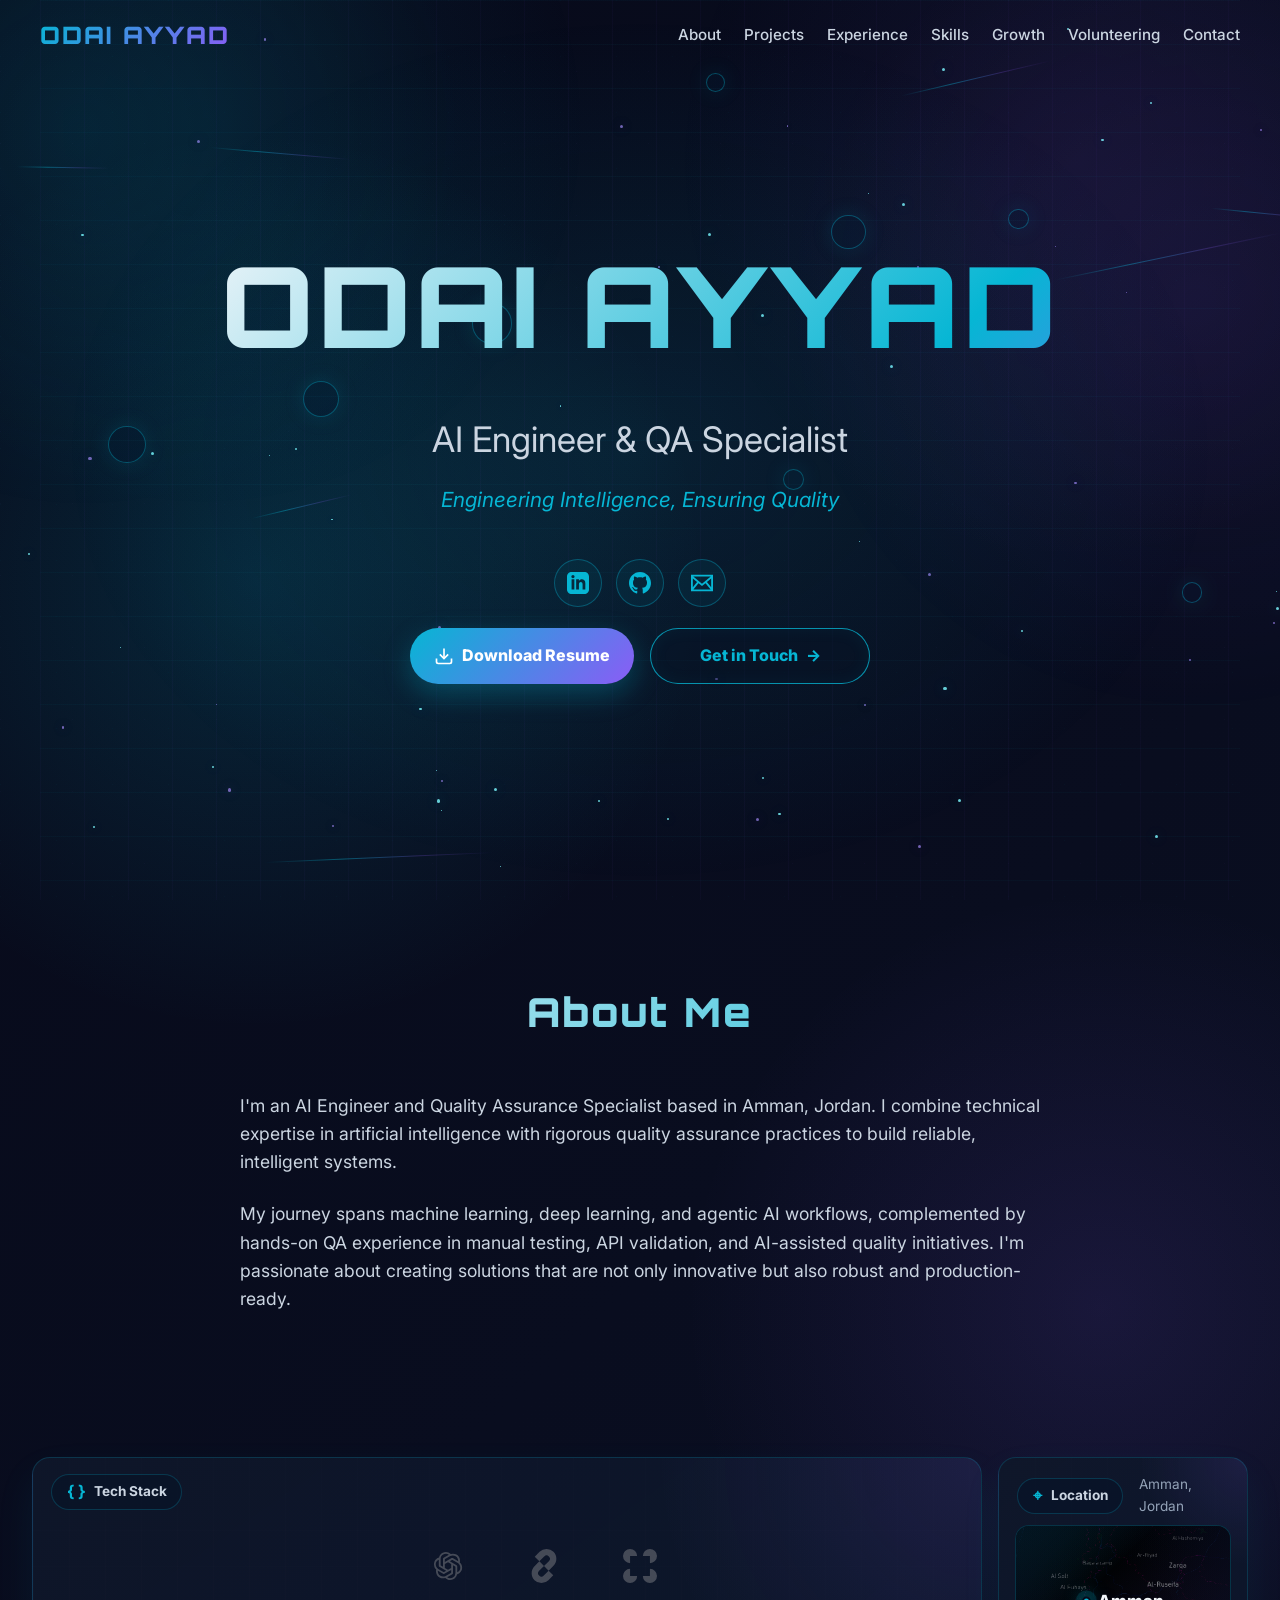
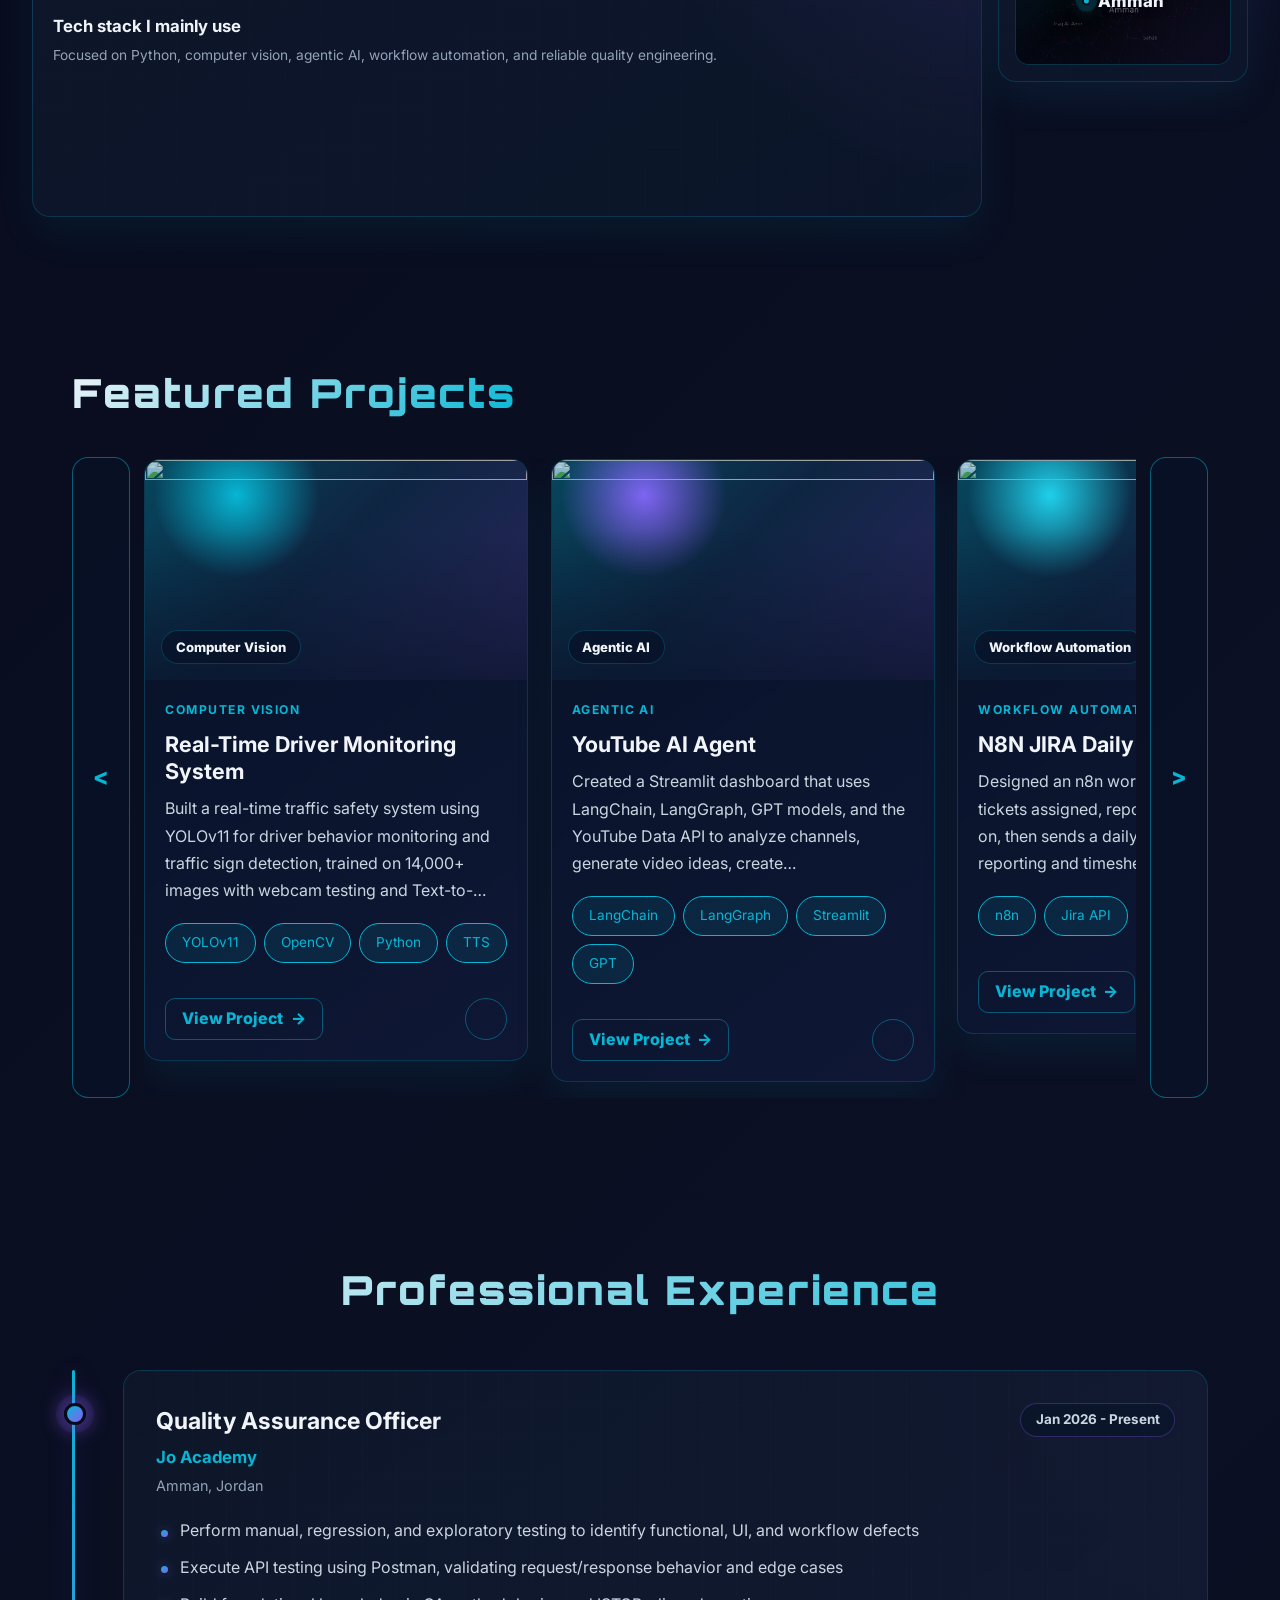
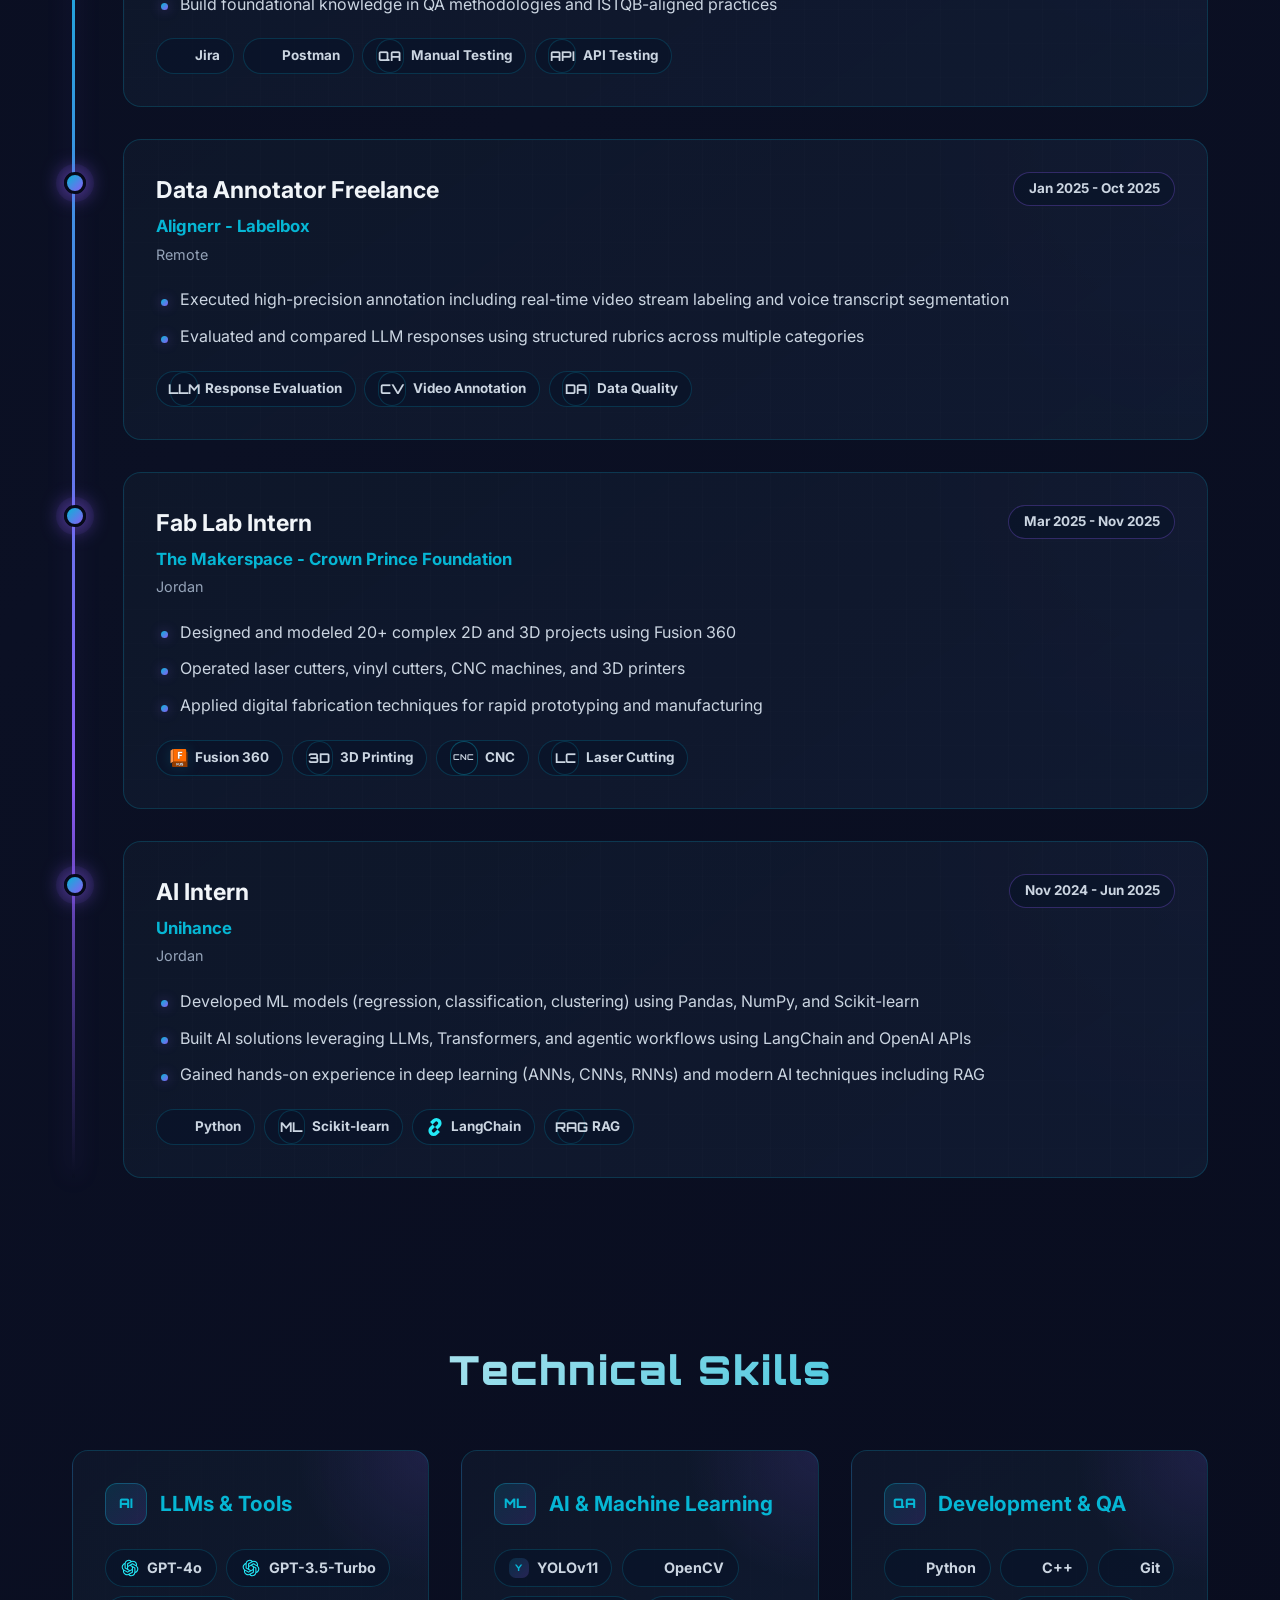
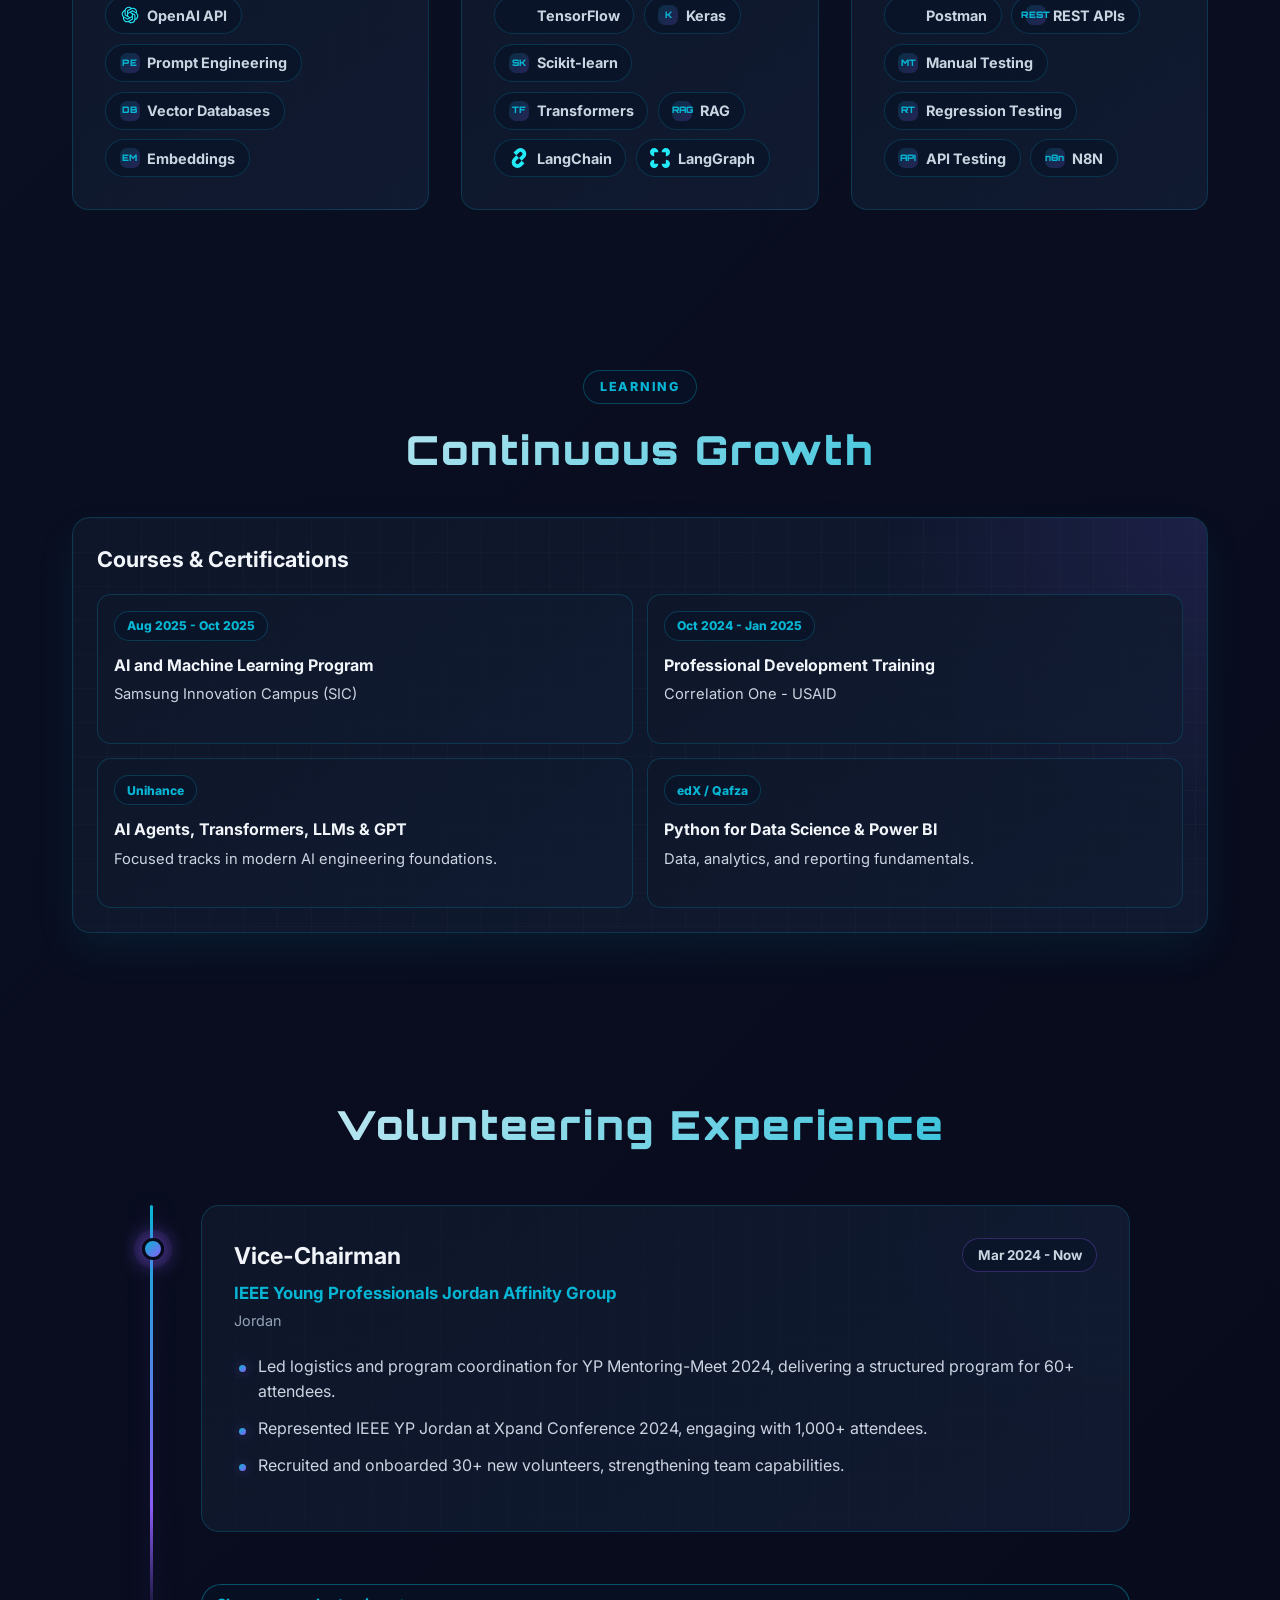
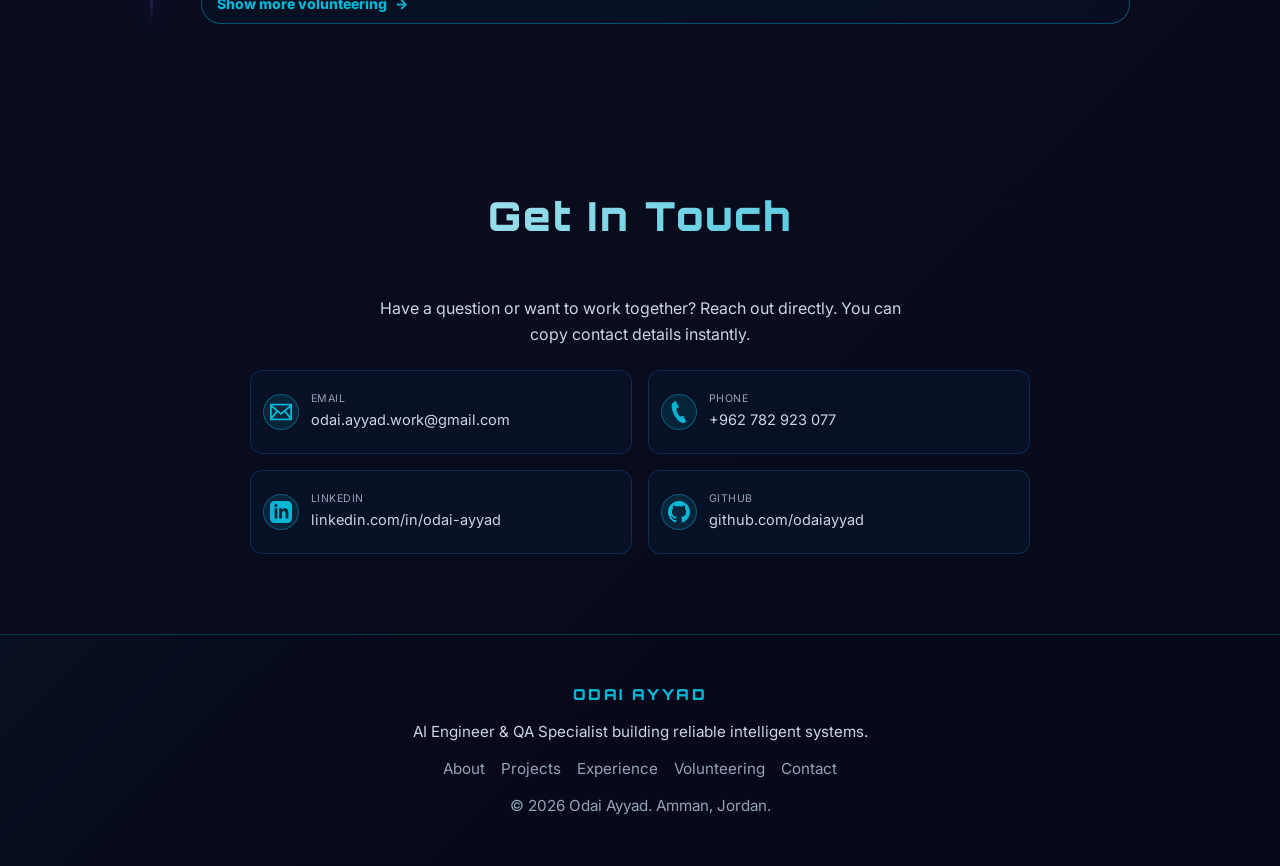
==== commit 11778014: "Refine dashboard hierarchy and project carousel" ====
--- a/index.html
+++ b/index.html
@@ -181,16 +181,16 @@
     <section id="projects">
         <div class="projects-heading">
             <h2 class="section-title">Featured Projects</h2>
-            <div class="project-carousel-controls" aria-label="Project carousel controls">
-                <button class="project-scroll-btn" id="projectScrollPrev" type="button" aria-label="Scroll projects left">
-                    <span aria-hidden="true">&lt;</span>
-                </button>
-                <button class="project-scroll-btn" id="projectScrollNext" type="button" aria-label="Scroll projects right">
-                    <span aria-hidden="true">&gt;</span>
-                </button>
-            </div>
-        </div>
-        <div class="projects-grid" id="projectsGrid" aria-live="polite"></div>
+        </div>
+        <div class="projects-carousel">
+            <button class="project-scroll-btn project-scroll-btn-prev" id="projectScrollPrev" type="button" aria-label="Scroll projects left">
+                <span aria-hidden="true">&lt;</span>
+            </button>
+            <div class="projects-grid" id="projectsGrid" aria-live="polite"></div>
+            <button class="project-scroll-btn project-scroll-btn-next" id="projectScrollNext" type="button" aria-label="Scroll projects right">
+                <span aria-hidden="true">&gt;</span>
+            </button>
+        </div>
     </section>
 
     <!-- EXPERIENCE -->
--- a/css/styles.css
+++ b/css/styles.css
@@ -804,13 +804,13 @@
 
         .dashboard-main-grid {
             display: grid;
-            grid-template-columns: minmax(0, 1.08fr) minmax(340px, 0.92fr);
+            grid-template-columns: minmax(0, 1.7fr) minmax(250px, 0.42fr);
             gap: 1rem;
-            align-items: stretch;
+            align-items: start;
         }
 
         .tech-dashboard-card {
-            min-height: 320px;
+            min-height: 360px;
             padding-bottom: 1rem;
         }
 
@@ -887,7 +887,9 @@
         }
 
         .location-dashboard-card {
-            min-height: 320px;
+            justify-self: end;
+            width: min(100%, 520px);
+            min-height: 225px;
         }
 
         .brand-icon {
@@ -1006,23 +1008,24 @@
             margin-bottom: 0;
         }
 
-        .project-carousel-controls {
-            display: flex;
-            align-items: center;
-            gap: 0.65rem;
+        .projects-carousel {
+            display: grid;
+            grid-template-columns: 58px minmax(0, 1fr) 58px;
+            align-items: center;
+            gap: 0.9rem;
         }
 
         .project-scroll-btn {
             display: grid;
             place-items: center;
-            width: 44px;
-            height: 44px;
+            width: 58px;
+            min-height: 100%;
             border: 1px solid rgba(6, 182, 212, 0.48);
-            border-radius: 999px;
+            border-radius: 16px;
             background: rgba(8, 19, 40, 0.62);
             color: var(--primary-cyan);
             font: inherit;
-            font-size: 1.1rem;
+            font-size: 1.45rem;
             font-weight: 800;
             cursor: pointer;
             transition: transform 0.25s ease, border-color 0.25s ease, background 0.25s ease, color 0.25s ease;
@@ -1037,6 +1040,7 @@
 
         .projects-grid {
             display: flex;
+            align-items: flex-start;
             gap: 1.4rem;
             overflow-x: auto;
             overflow-y: hidden;
@@ -1051,8 +1055,8 @@
         }
 
         .project-card {
-            flex: 0 0 clamp(320px, 32vw, 430px);
-            min-height: 100%;
+            flex: 0 0 clamp(320px, 30vw, 390px);
+            min-height: 0;
             display: flex;
             flex-direction: column;
             overflow: hidden;
@@ -1130,7 +1134,6 @@
         }
 
         .project-body {
-            flex: 1;
             display: flex;
             flex-direction: column;
             padding: 1.25rem;
@@ -1156,10 +1159,14 @@
             color: var(--text-secondary);
             margin-bottom: 1.2rem;
             line-height: 1.7;
+            display: -webkit-box;
+            -webkit-line-clamp: 4;
+            -webkit-box-orient: vertical;
+            overflow: hidden;
         }
 
         .project-actions {
-            margin-top: auto;
+            margin-top: 1rem;
             display: flex;
             align-items: center;
             justify-content: space-between;
@@ -1848,7 +1855,7 @@
         /* ===== RESPONSIVE ===== */
         @media (max-width: 1024px) {
             .project-card {
-                flex-basis: clamp(300px, 44vw, 390px);
+                flex-basis: clamp(300px, 42vw, 370px);
             }
 
         }
@@ -1856,6 +1863,11 @@
         @media (max-width: 900px) {
             .dashboard-main-grid {
                 grid-template-columns: 1fr;
+            }
+
+            .location-dashboard-card {
+                justify-self: stretch;
+                width: 100%;
             }
 
             .contact-layout {
@@ -2003,6 +2015,16 @@
                 flex-basis: min(86vw, 360px);
             }
 
+            .projects-carousel {
+                grid-template-columns: 44px minmax(0, 1fr) 44px;
+                gap: 0.55rem;
+            }
+
+            .project-scroll-btn {
+                width: 44px;
+                border-radius: 12px;
+            }
+
             .project-visual {
                 min-height: 190px;
             }
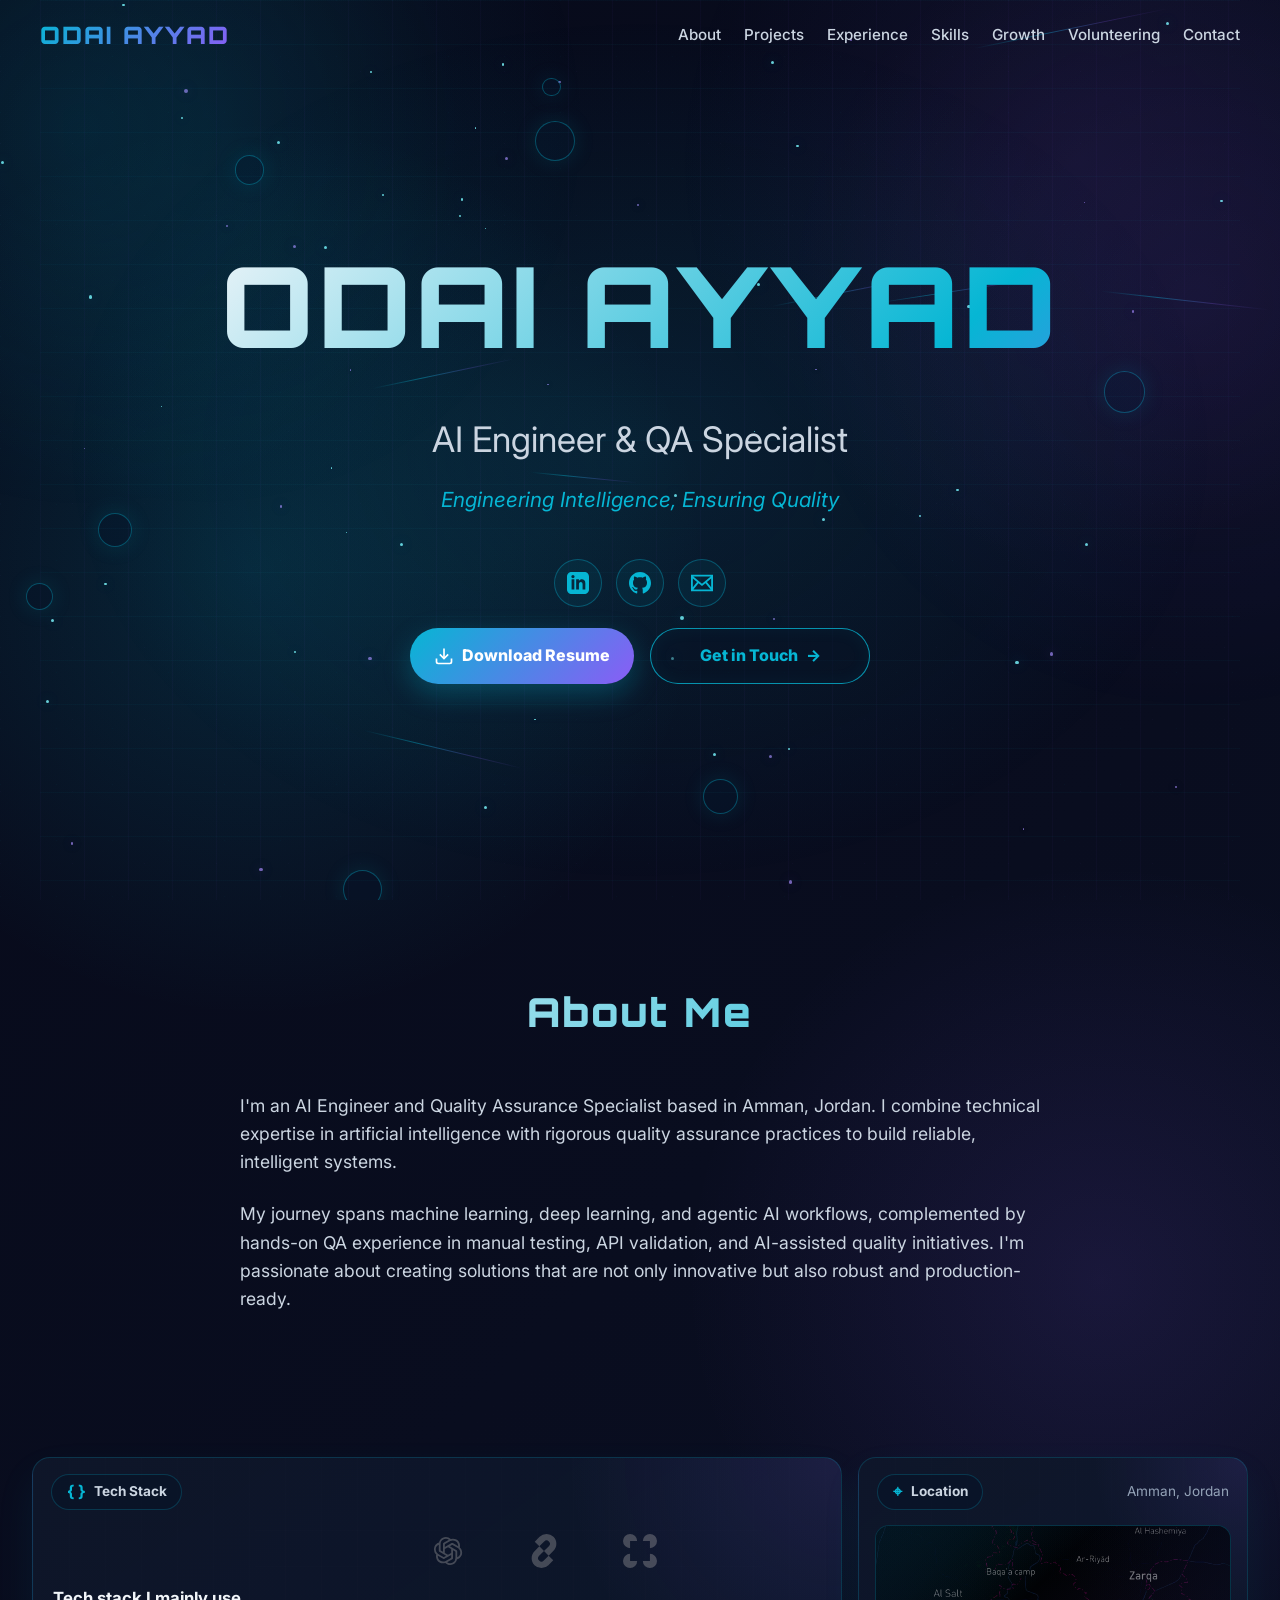
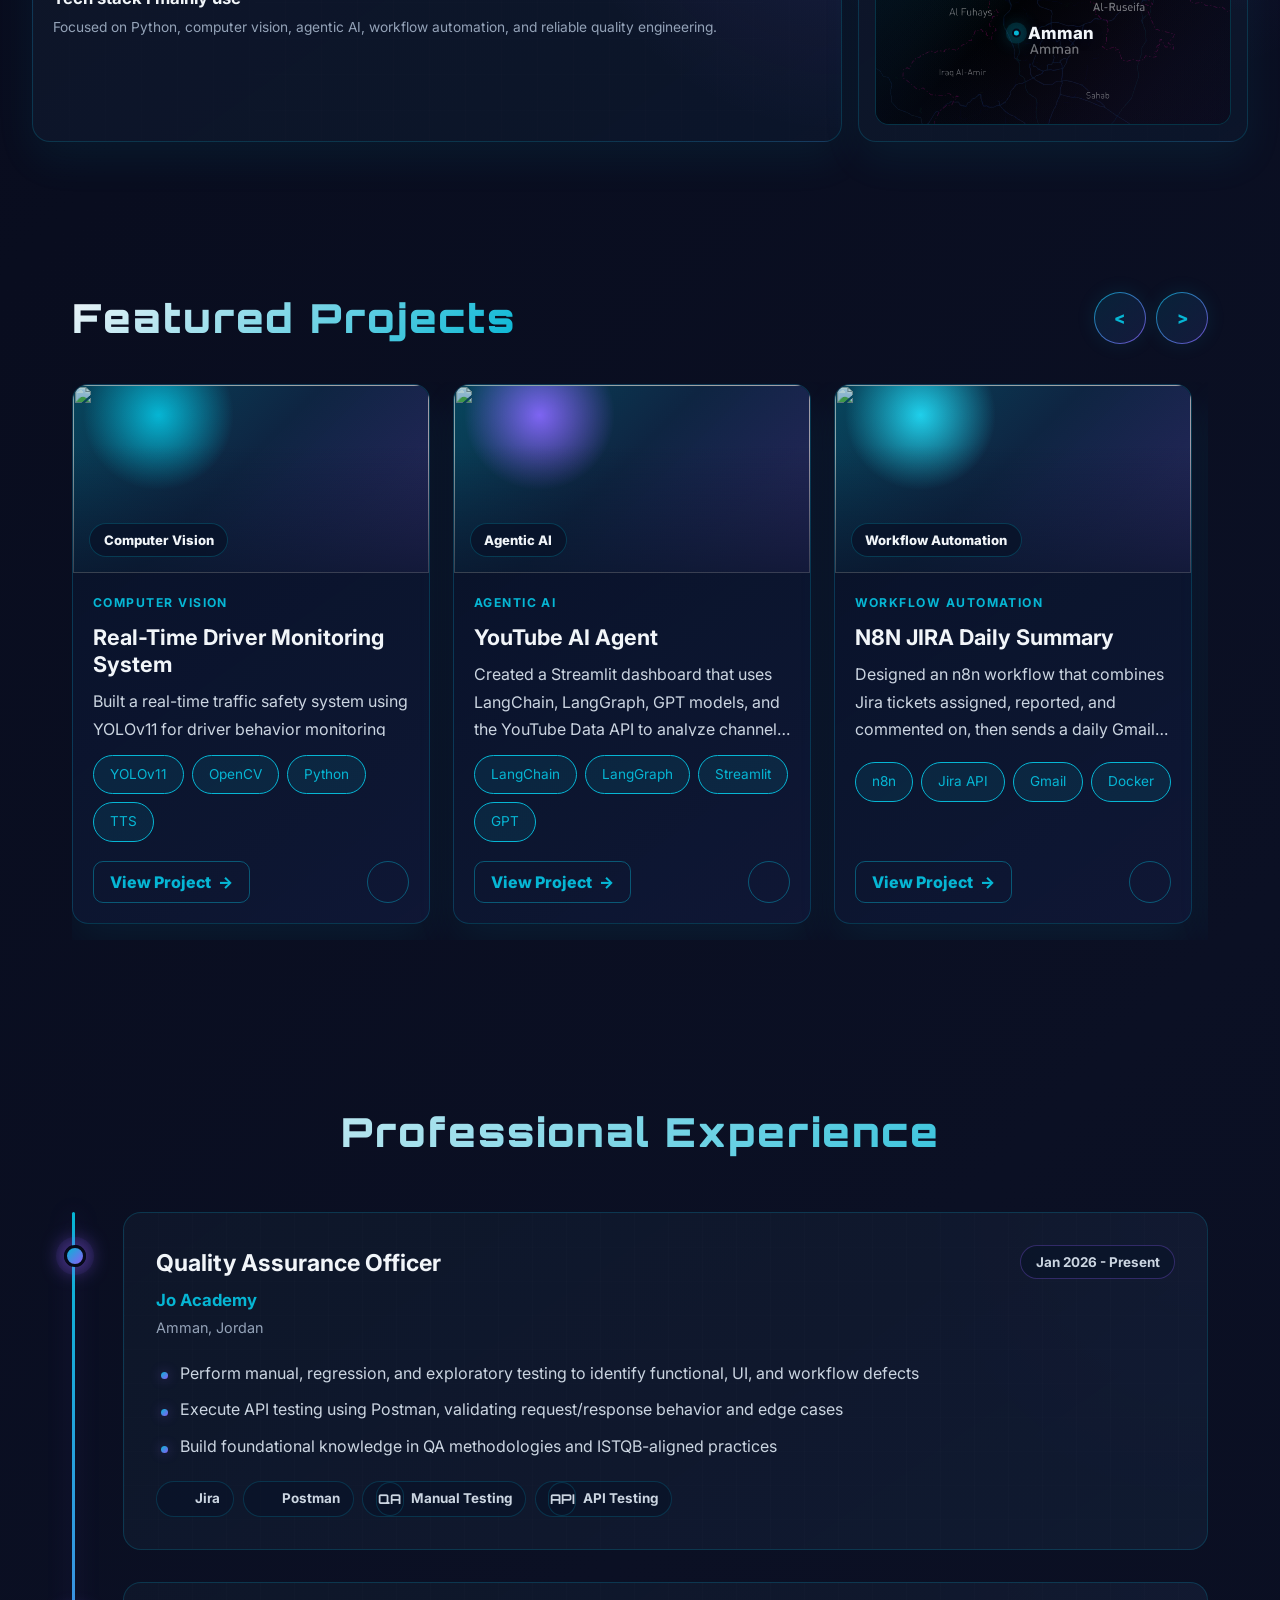
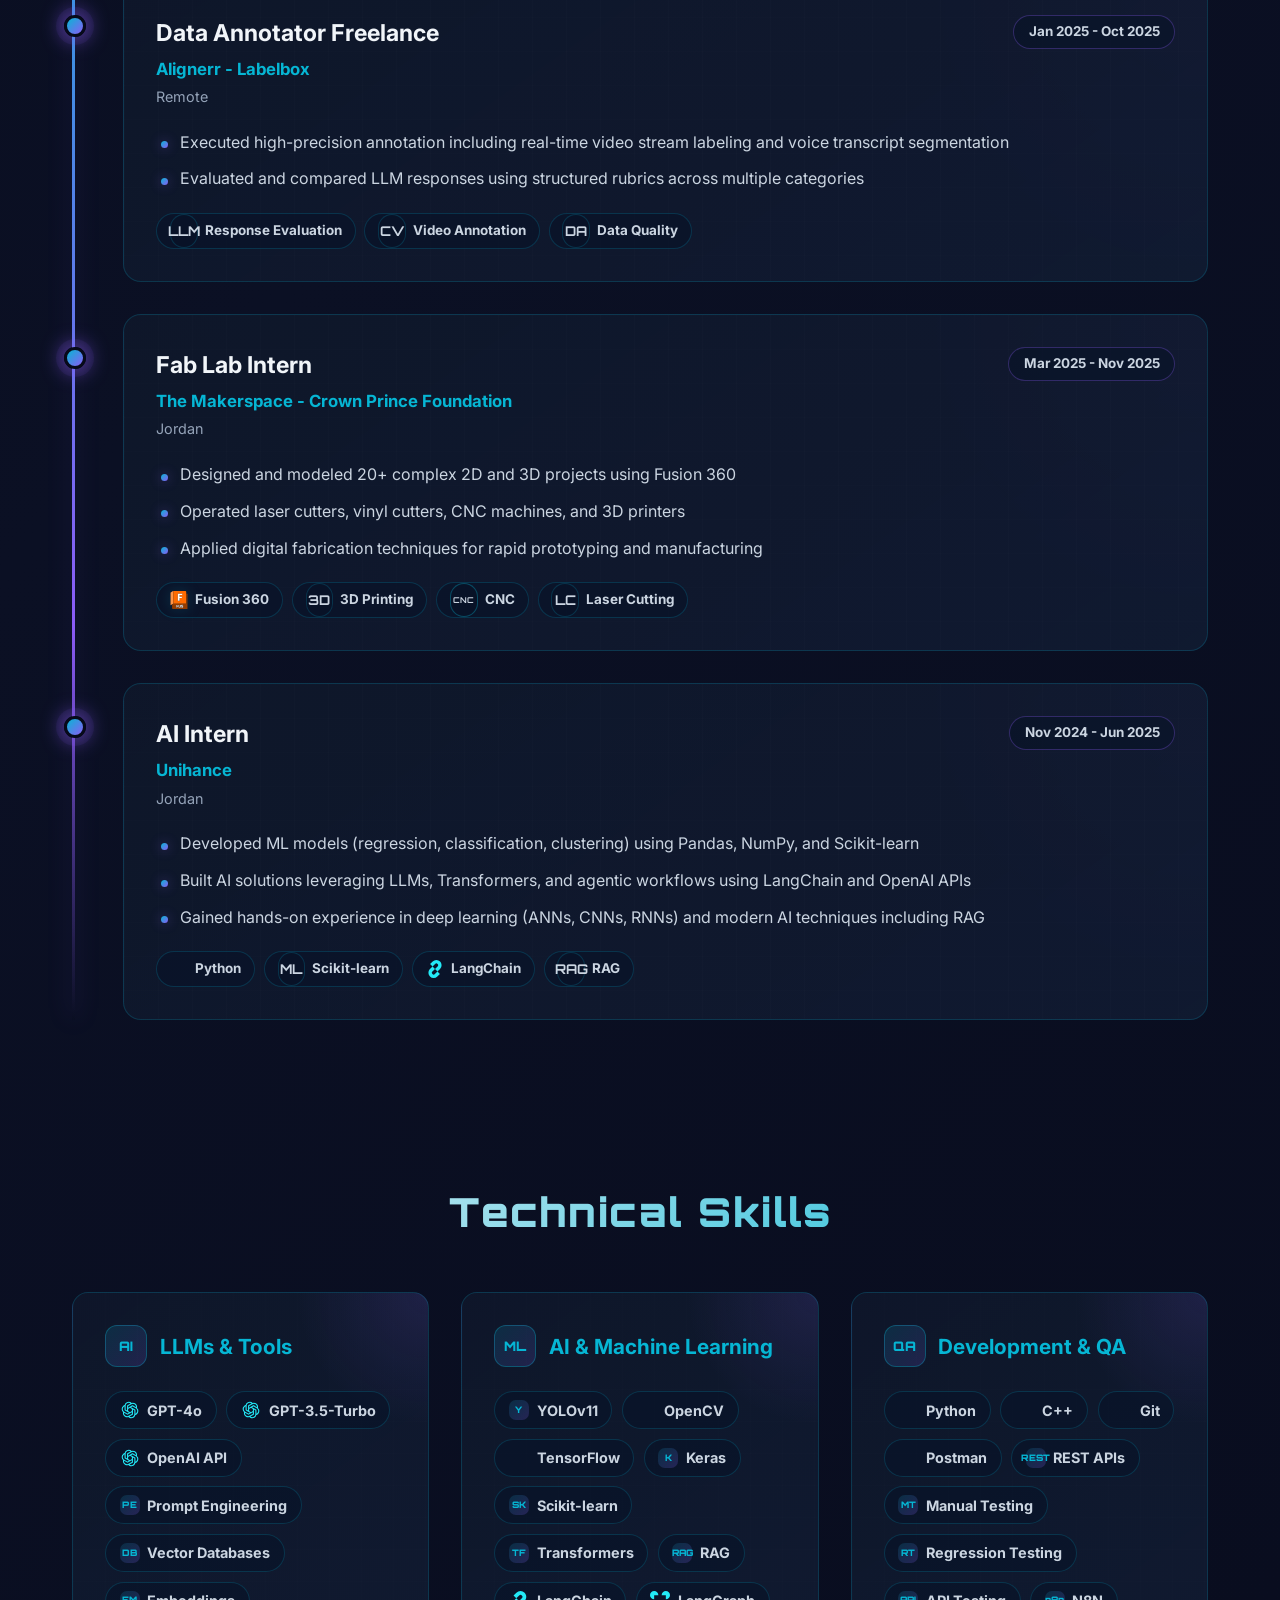
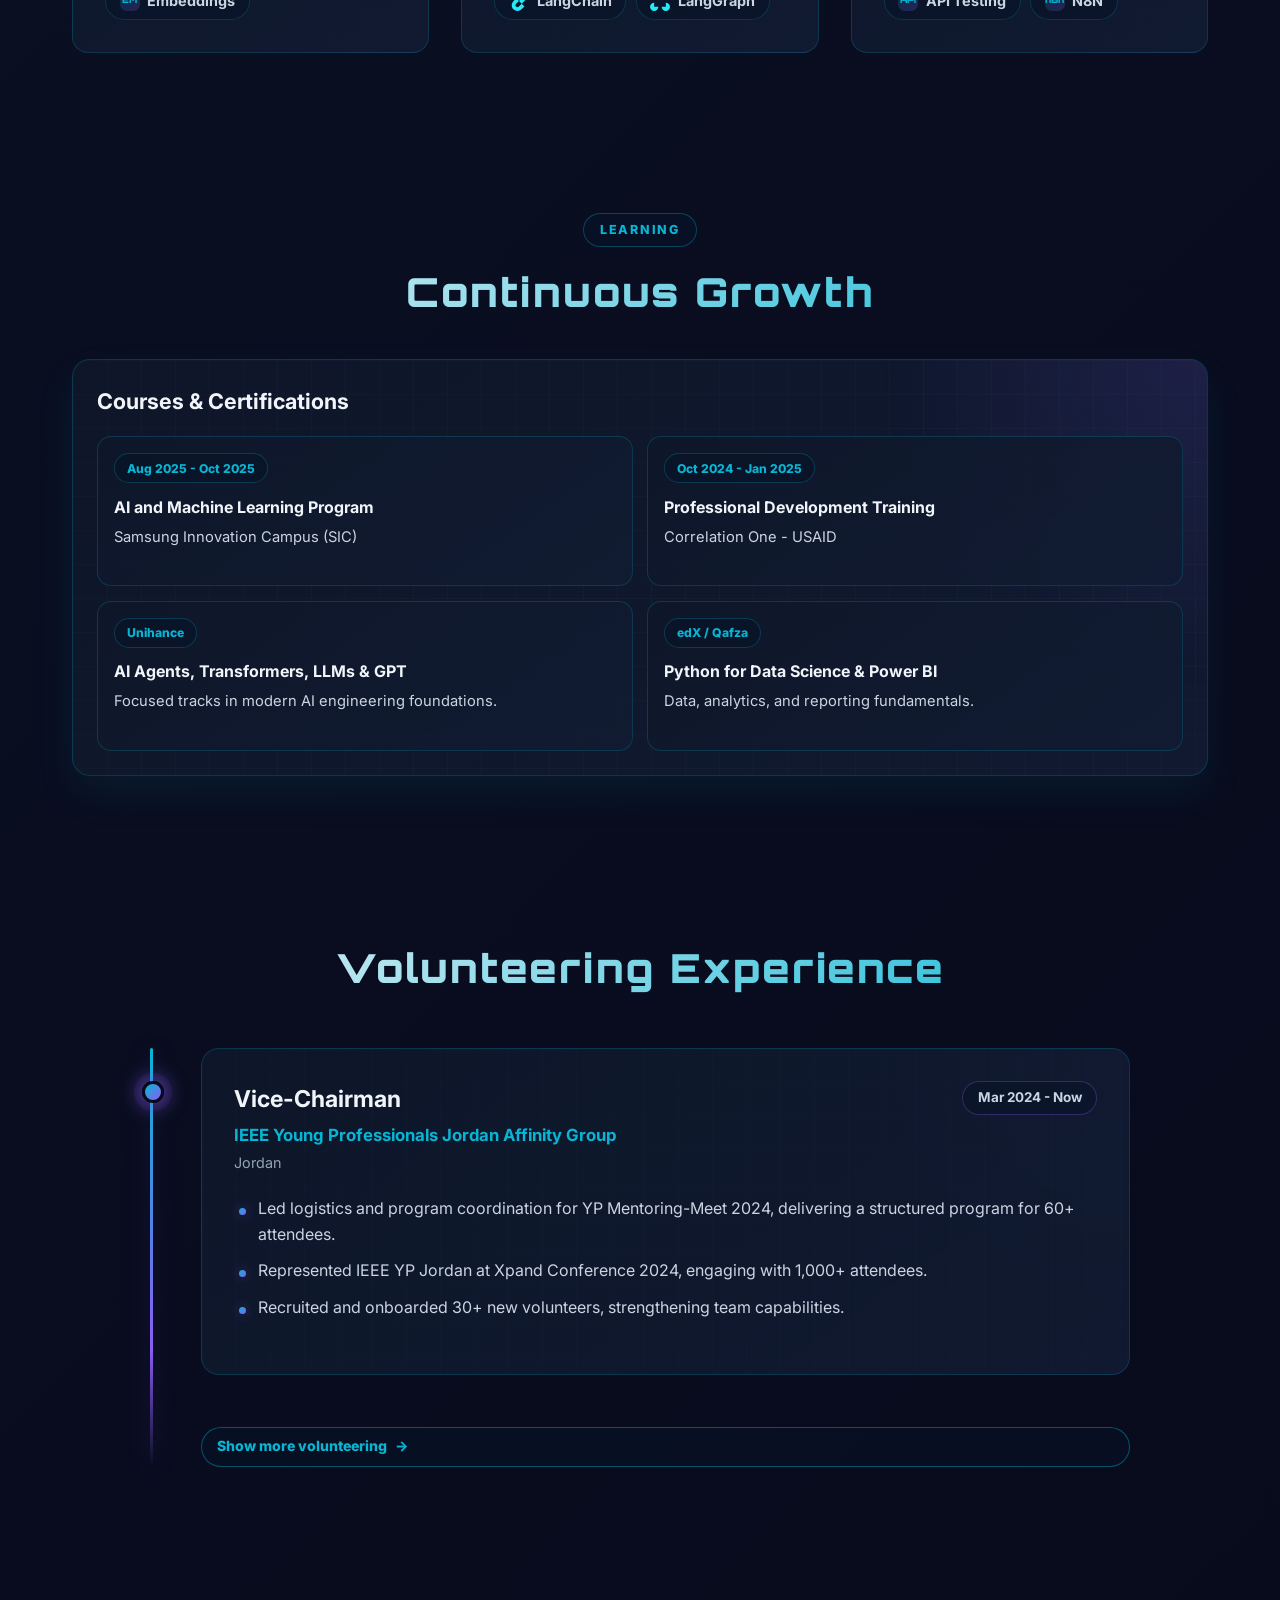
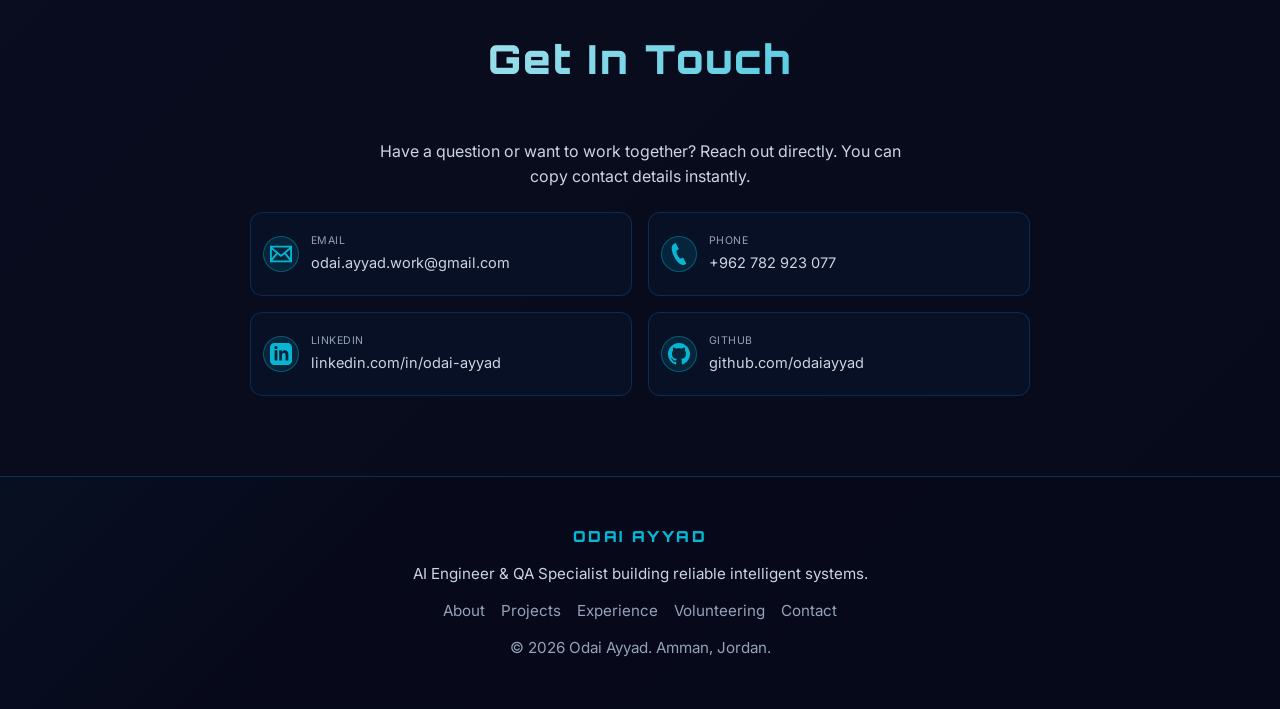
==== commit 92447b73: "Move project carousel controls to heading" ====
--- a/index.html
+++ b/index.html
@@ -181,15 +181,17 @@
     <section id="projects">
         <div class="projects-heading">
             <h2 class="section-title">Featured Projects</h2>
+            <div class="projects-controls" aria-label="Project carousel controls">
+                <button class="project-scroll-btn project-scroll-btn-prev" id="projectScrollPrev" type="button" aria-label="Scroll projects left">
+                    <span aria-hidden="true">&lt;</span>
+                </button>
+                <button class="project-scroll-btn project-scroll-btn-next" id="projectScrollNext" type="button" aria-label="Scroll projects right">
+                    <span aria-hidden="true">&gt;</span>
+                </button>
+            </div>
         </div>
         <div class="projects-carousel">
-            <button class="project-scroll-btn project-scroll-btn-prev" id="projectScrollPrev" type="button" aria-label="Scroll projects left">
-                <span aria-hidden="true">&lt;</span>
-            </button>
             <div class="projects-grid" id="projectsGrid" aria-live="polite"></div>
-            <button class="project-scroll-btn project-scroll-btn-next" id="projectScrollNext" type="button" aria-label="Scroll projects right">
-                <span aria-hidden="true">&gt;</span>
-            </button>
         </div>
     </section>
 
--- a/css/styles.css
+++ b/css/styles.css
@@ -804,21 +804,21 @@
 
         .dashboard-main-grid {
             display: grid;
-            grid-template-columns: minmax(0, 1.7fr) minmax(250px, 0.42fr);
+            grid-template-columns: minmax(0, 1.35fr) minmax(360px, 0.65fr);
             gap: 1rem;
             align-items: start;
         }
 
         .tech-dashboard-card {
-            min-height: 360px;
-            padding-bottom: 1rem;
+            min-height: 285px;
+            padding-bottom: 0.35rem;
         }
 
         .dashboard-tech-rail {
             position: relative;
             z-index: 1;
             overflow: hidden;
-            padding: 2.2rem 0 1.6rem;
+            padding: 1.25rem 0 0.8rem;
             mask-image: linear-gradient(90deg, transparent, black 5%, black 95%, transparent);
         }
 
@@ -872,7 +872,7 @@
         .dashboard-copy {
             position: relative;
             z-index: 1;
-            padding: 0 1.25rem 1.2rem;
+            padding: 0 1.25rem 0.65rem;
         }
 
         .dashboard-copy h2 {
@@ -887,9 +887,9 @@
         }
 
         .location-dashboard-card {
-            justify-self: end;
-            width: min(100%, 520px);
-            min-height: 225px;
+            justify-self: stretch;
+            width: 100%;
+            min-height: 285px;
         }
 
         .brand-icon {
@@ -997,7 +997,7 @@
         /* ===== PROJECTS ===== */
         .projects-heading {
             display: flex;
-            align-items: flex-start;
+            align-items: center;
             justify-content: space-between;
             gap: 1.5rem;
             margin-bottom: 2rem;
@@ -1008,39 +1008,67 @@
             margin-bottom: 0;
         }
 
+        .projects-controls {
+            display: flex;
+            align-items: center;
+            gap: 0.65rem;
+            flex: 0 0 auto;
+        }
+
         .projects-carousel {
-            display: grid;
-            grid-template-columns: 58px minmax(0, 1fr) 58px;
-            align-items: center;
-            gap: 0.9rem;
+            position: relative;
+            overflow: hidden;
         }
 
         .project-scroll-btn {
+            position: relative;
             display: grid;
             place-items: center;
-            width: 58px;
-            min-height: 100%;
-            border: 1px solid rgba(6, 182, 212, 0.48);
-            border-radius: 16px;
-            background: rgba(8, 19, 40, 0.62);
+            width: 52px;
+            height: 52px;
+            min-height: 0;
+            border: 1px solid transparent;
+            border-radius: 999px;
+            background:
+                linear-gradient(rgba(8, 19, 40, 0.88), rgba(8, 19, 40, 0.88)) padding-box,
+                linear-gradient(135deg, rgba(6, 182, 212, 0.78), rgba(139, 92, 246, 0.78)) border-box;
             color: var(--primary-cyan);
             font: inherit;
-            font-size: 1.45rem;
+            font-size: 1.05rem;
             font-weight: 800;
             cursor: pointer;
-            transition: transform 0.25s ease, border-color 0.25s ease, background 0.25s ease, color 0.25s ease;
+            box-shadow: 0 0 20px rgba(6, 182, 212, 0.1);
+            transition: transform 0.25s ease, box-shadow 0.25s ease, color 0.25s ease;
+        }
+
+        .project-scroll-btn::before {
+            content: '';
+            position: absolute;
+            inset: 7px;
+            border-radius: inherit;
+            background: linear-gradient(135deg, rgba(6, 182, 212, 0.12), rgba(139, 92, 246, 0.14));
+            opacity: 0;
+            transition: opacity 0.25s ease;
+        }
+
+        .project-scroll-btn span {
+            position: relative;
+            z-index: 1;
         }
 
         .project-scroll-btn:hover {
             transform: translateY(-2px);
-            border-color: var(--primary-cyan);
-            background: rgba(6, 182, 212, 0.12);
             color: var(--text-primary);
+            box-shadow: 0 0 24px rgba(6, 182, 212, 0.18), 0 0 30px rgba(139, 92, 246, 0.1);
+        }
+
+        .project-scroll-btn:hover::before {
+            opacity: 1;
         }
 
         .projects-grid {
             display: flex;
-            align-items: flex-start;
+            align-items: stretch;
             gap: 1.4rem;
             overflow-x: auto;
             overflow-y: hidden;
@@ -1055,8 +1083,8 @@
         }
 
         .project-card {
-            flex: 0 0 clamp(320px, 30vw, 390px);
-            min-height: 0;
+            flex: 0 0 clamp(300px, 28vw, 370px);
+            height: 540px;
             display: flex;
             flex-direction: column;
             overflow: hidden;
@@ -1075,7 +1103,8 @@
         }
 
         .project-visual {
-            min-height: 220px;
+            flex: 0 0 188px;
+            min-height: 188px;
             width: 100%;
             position: relative;
             display: flex;
@@ -1103,7 +1132,7 @@
         .project-visual img {
             width: 100%;
             height: 100%;
-            min-height: 220px;
+            min-height: 188px;
             object-fit: cover;
             display: block;
             filter: saturate(0.95) contrast(1.06) brightness(0.82);
@@ -1136,6 +1165,8 @@
         .project-body {
             display: flex;
             flex-direction: column;
+            flex: 1;
+            min-height: 0;
             padding: 1.25rem;
         }
 
@@ -1160,13 +1191,13 @@
             margin-bottom: 1.2rem;
             line-height: 1.7;
             display: -webkit-box;
-            -webkit-line-clamp: 4;
+            -webkit-line-clamp: 3;
             -webkit-box-orient: vertical;
             overflow: hidden;
         }
 
         .project-actions {
-            margin-top: 1rem;
+            margin-top: auto;
             display: flex;
             align-items: center;
             justify-content: space-between;
@@ -2005,24 +2036,26 @@
 
             .projects-heading {
                 align-items: center;
+                gap: 1rem;
             }
 
             .projects-heading .section-title {
                 text-align: left;
             }
 
+            .projects-controls {
+                gap: 0.5rem;
+            }
+
             .project-card {
                 flex-basis: min(86vw, 360px);
-            }
-
-            .projects-carousel {
-                grid-template-columns: 44px minmax(0, 1fr) 44px;
-                gap: 0.55rem;
+                height: 520px;
             }
 
             .project-scroll-btn {
                 width: 44px;
-                border-radius: 12px;
+                height: 44px;
+                border-radius: 999px;
             }
 
             .project-visual {
